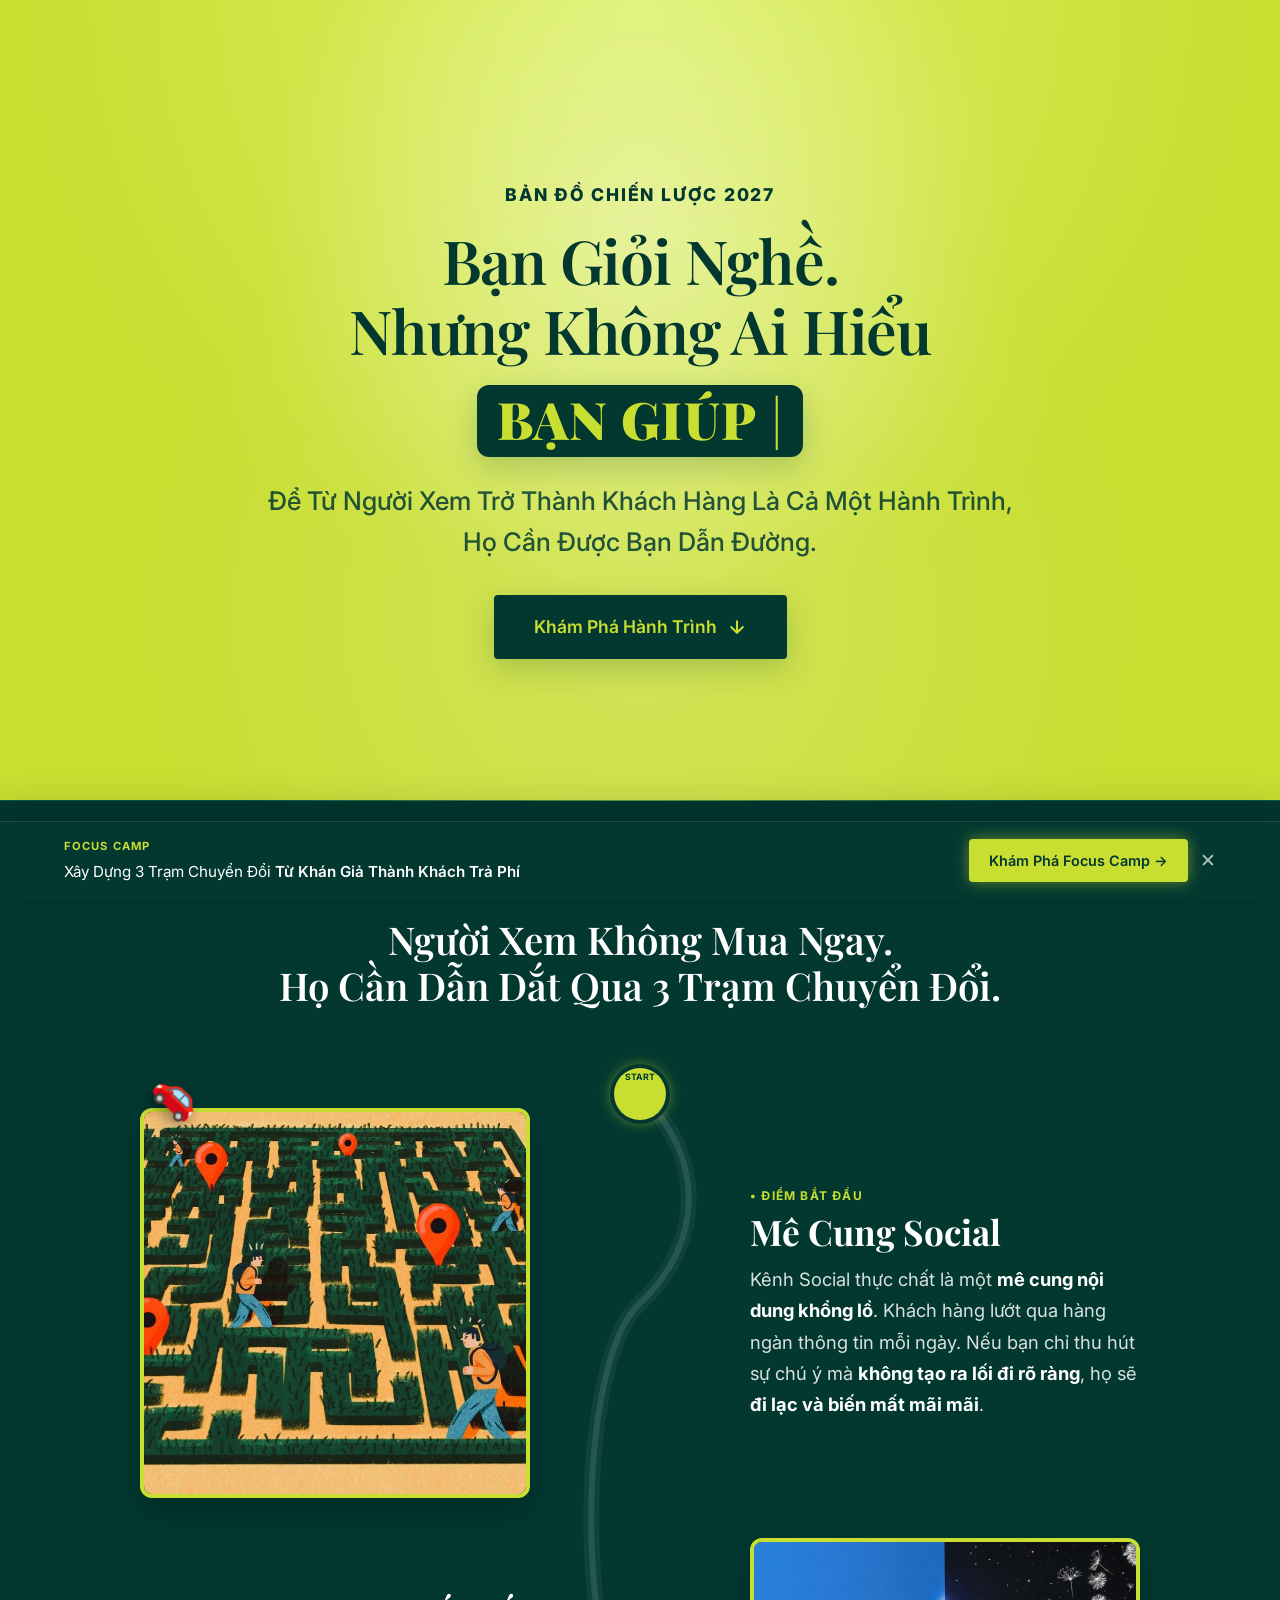
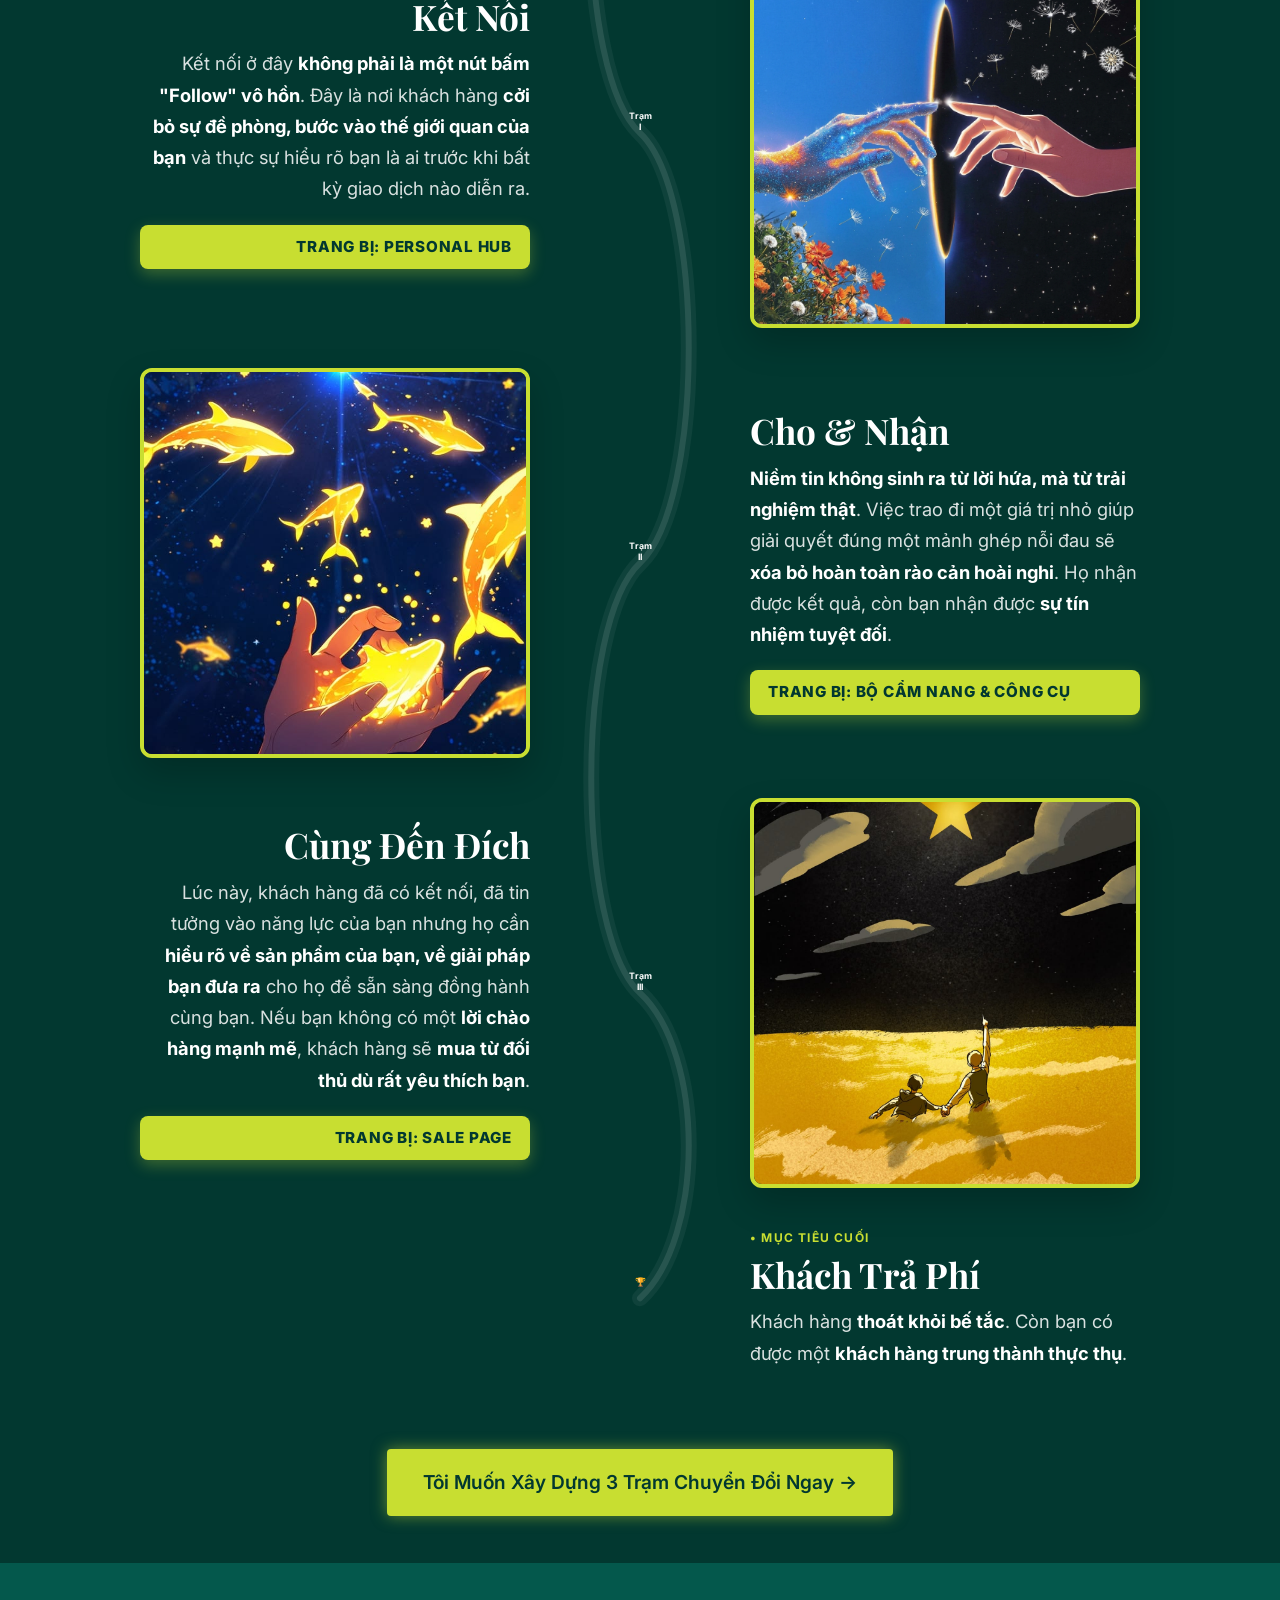
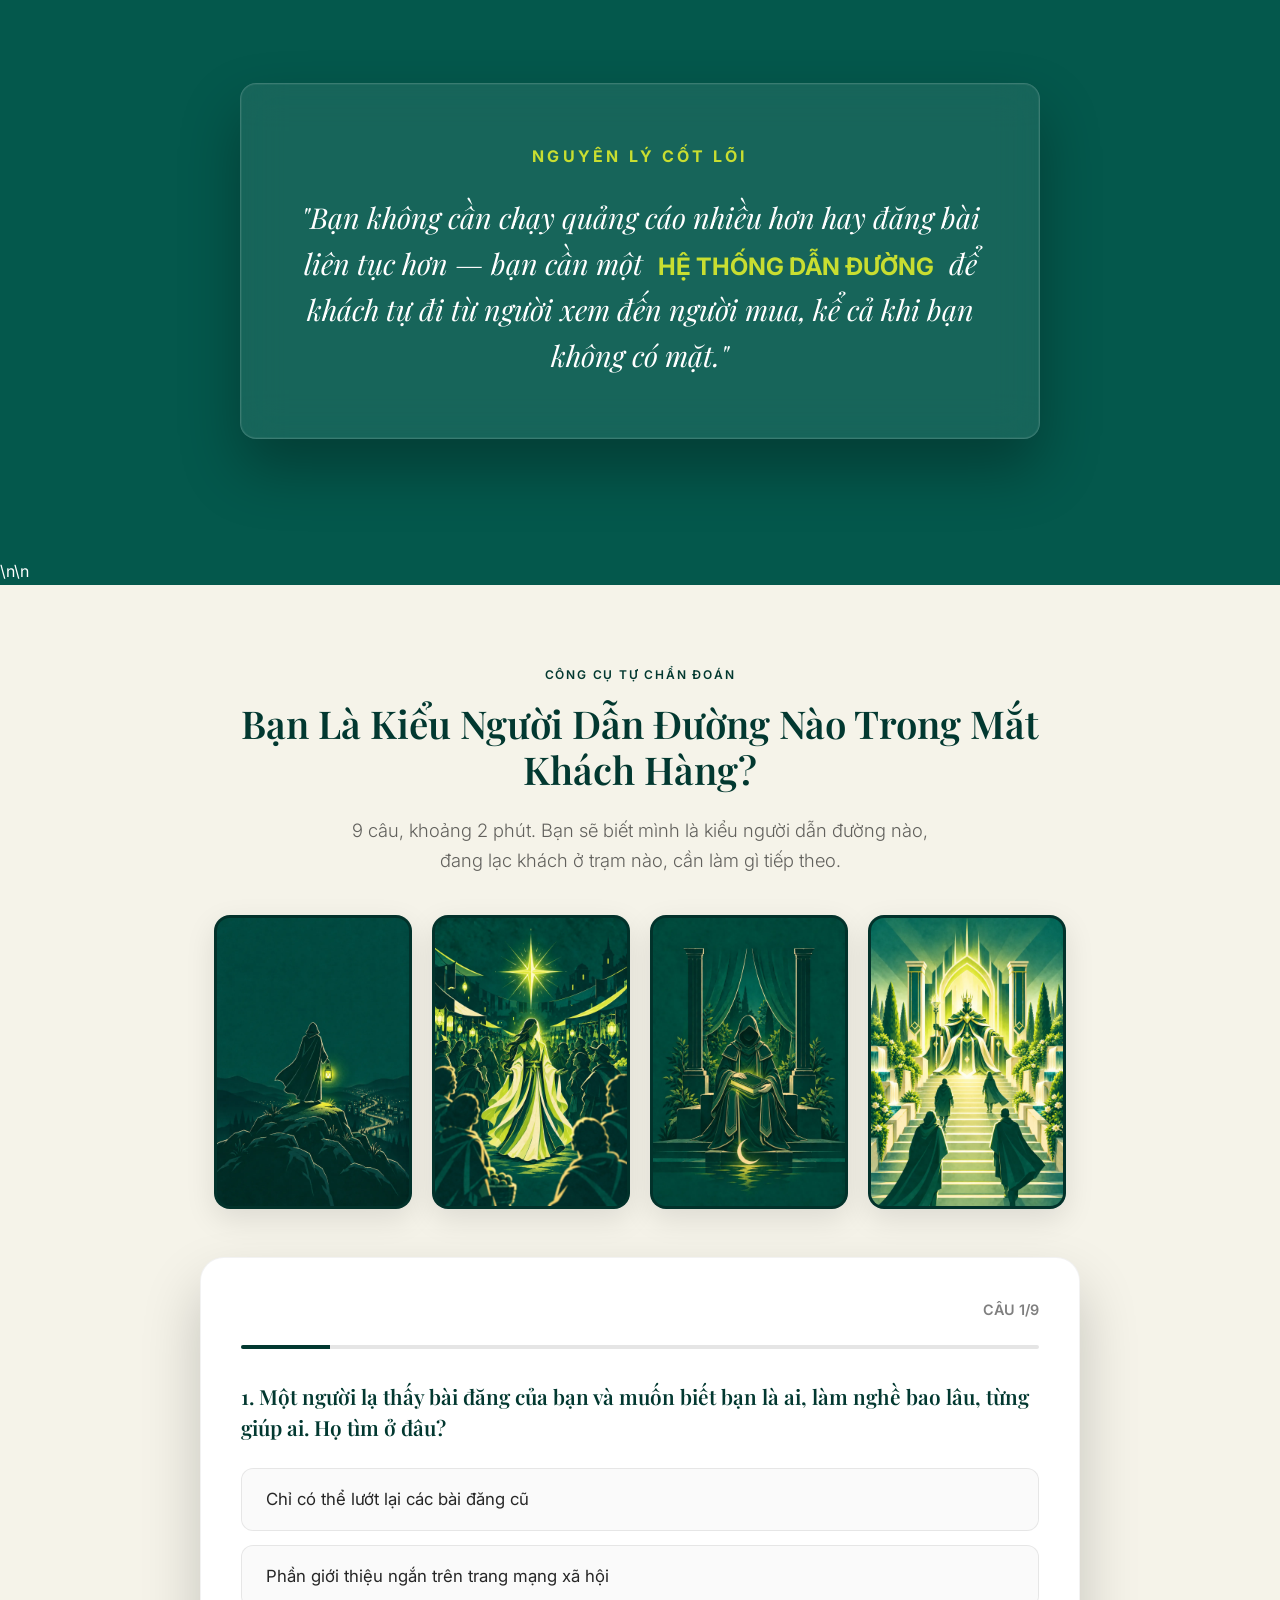
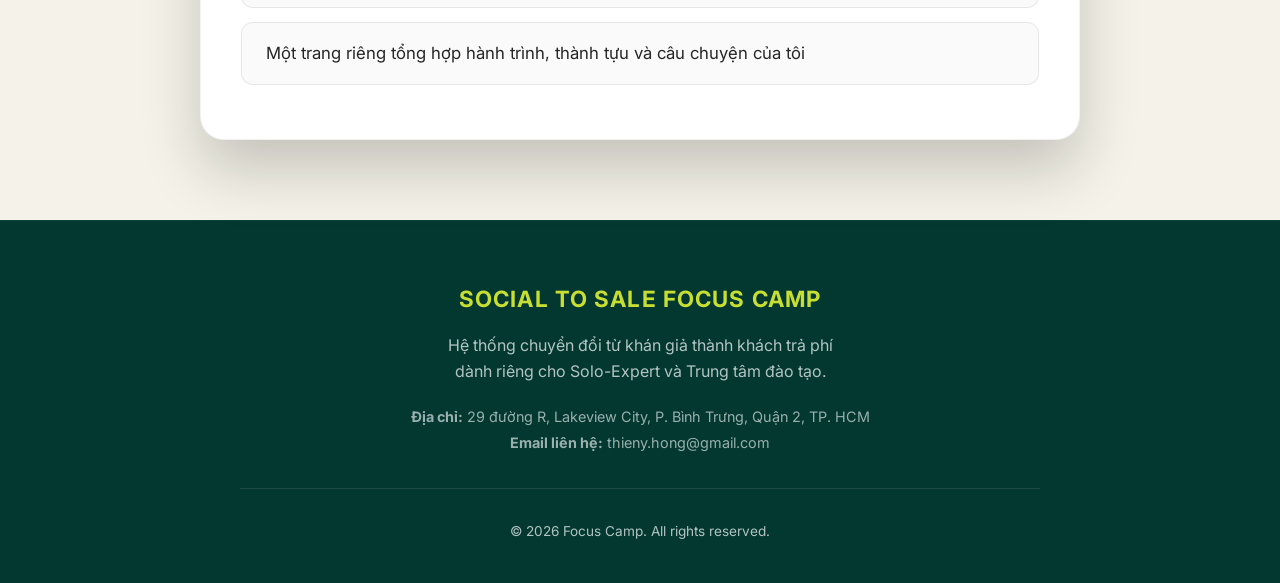
==== index.html @ 437bb04d "Fix dark bg bleed on parallax Nguyen Ly Cot Loi section" ====
<!DOCTYPE html>
<html lang="vi">
<head>
  <meta charset="UTF-8" />
  <meta name="viewport" content="width=device-width, initial-scale=1.0" />
  <title>Bản Đồ Cho Solo-Expert: Làm Chủ Phễu Chuyển Đổi</title>
  <link rel="preconnect" href="https://fonts.googleapis.com">
  <link rel="preconnect" href="https://fonts.gstatic.com" crossorigin>
  <link href="https://fonts.googleapis.com/css2?family=Inter:wght@300;400;500;600;700&family=Playfair+Display:ital,wght@0,400;0,600;0,700;1,400&display=swap" rel="stylesheet">
  <link rel="stylesheet" href="style.css">

  <!-- OPEN GRAPH / SOCIAL MEDIA META TAGS -->
  <meta property="og:title" content="Bản Đồ Chiến Lược 2027 | Focus Camp">
  <meta property="og:description" content="Khám phá hành trình dẫn dắt từ khán giả thành khách trả phí dành cho Solo-Expert và Nhà đào tạo.">
  <meta property="og:image" content="https://raw.githubusercontent.com/henryhong254/caunoi/main/thumbnail.jpg">
  <meta property="og:url" content="https://quizss.foundersnorth.com.vn">
  <meta property="og:type" content="website">
  
  <meta name="twitter:card" content="summary_large_image">
  <meta name="twitter:title" content="Bản Đồ Chiến Lược 2027 | Focus Camp">
  <meta name="twitter:description" content="Khám phá hành trình dẫn dắt từ khán giả thành khách trả phí dành cho Solo-Expert và Nhà đào tạo.">
  <meta name="twitter:image" content="https://raw.githubusercontent.com/henryhong254/caunoi/main/thumbnail.jpg">

</head>
<body>

  <!-- Floating reading progress bar -->
  <div id="progress"></div>

  <!-- Sticky Bottom Bar -->
  <div id="abs-bar">
    <div class="abs-content">
      <div class="abs-text">
        <div class="abs-tag">Focus Camp</div>
        <div>Xây Dựng 3 Trạm Chuyển Đổi<span class="desktop-only"> Từ Khán Giả Thành Khách Trả Phí</span></div>
      </div>
      <div class="abs-actions">
        <a href="#quiz" class="btn-primary-small btn-super-glow">Khám Phá Focus Camp →</a>
        <button onclick="closeBar()" class="btn-close">✕</button>
      </div>
    </div>
  </div>

  <!-- HERO SECTION -->
  <header class="hero hero-lime text-center" style="position: relative; overflow: hidden; padding: 120px 0 80px; min-height: calc(100vh - 100px); display: flex; flex-direction: column; justify-content: center; background: radial-gradient(circle at 50% 0%, #dcf065 0%, var(--c-lime) 60%);">
  <div class="hero-glow"></div>
  <div class="hero-glow glow-2"></div>
  <div class="container hero-container animate-fade-up" style="text-align: center; position: relative; z-index: 2;">
      <div class="hero-eyebrow" style="margin-bottom: 16px; font-size: 1.1rem; letter-spacing: 0.1em;">Bản đồ chiến lược 2027</div>
      <h1 class="hero-title" style="font-size: 3.8rem; margin-bottom: 24px; line-height: 1.15;">Bạn Giỏi Nghề.<br>Nhưng Không Ai Hiểu<br><span class="text-dark" style="display: inline-block; font-size: 0.85em; margin-top: 20px; font-weight: 900; text-transform: uppercase; color: var(--c-lime); background: var(--c-bg-dark); padding: 4px 20px 8px; border-radius: 12px; letter-spacing: 0.02em; white-space: nowrap; box-shadow: 0 10px 30px rgba(2, 56, 48, 0.2);"><span id="typewriter">BẠN ĐANG BÁN GÌ?</span><span class="cursor">|</span></span></h1>
      <p class="hero-subtitle mx-auto" style="font-size: 1.6rem; margin-bottom: 32px; max-width: 800px; line-height: 1.6; text-wrap: balance;">Để Từ Người Xem Trở Thành Khách Hàng Là Cả Một Hành Trình,<br>Họ Cần Được Bạn Dẫn Đường.</p>
      <div class="hero-btn-wrapper" style="margin-top: 20px;">
          <a href="#timeline" class="btn-primary-large btn-pulse-glow hero-bounce-btn" style="display: inline-flex; align-items: center; justify-content: center;">Khám Phá Hành Trình <svg width="20" height="20" viewBox="0 0 24 24" fill="none" stroke="currentColor" stroke-width="2.5" stroke-linecap="round" stroke-linejoin="round" style="margin-left: 10px;"><path d="M12 5v14M19 12l-7 7-7-7"/></svg></a>
        </div>
    </div>
  </header>

  <div class="divider-fancy"></div>

  <!-- SECTION 3: ELEGANT TIMELINE -->
  <section class="section vt-section" id="timeline" style="padding-bottom: 0;">
    <div class="container text-center" style="margin-bottom: 60px;">
      <div class="section-label mx-auto">Từ Người Xem Đến Khách Trả Phí</div>
      <h2 class="section-title" style="text-wrap: balance;">Người Xem Không Mua Ngay.<br>Họ Cần Dẫn Dắt Qua 3 Trạm Chuyển Đổi.</h2>
    </div>

    <div class="vt-wrap">
      
      <!-- ABSOLUTE START -->
      <div class="vt-center vt-start-dot" style="position: absolute; top: -50px; left: 50%; transform: translateX(-50%); z-index: 10; font-size: 1.2rem; width: 80px; height: 80px;">START</div>

      <!-- INLINE SVG TRACK -->
      <svg class="vt-svg-track" width="160" height="100%" style="position: absolute; top: 0; left: 50%; transform: translateX(-50%); z-index: 1; pointer-events: none;">
        <!-- Base Track (Dim) -->
        <path id="vt-track-base-thick" fill="none" stroke="rgba(255,255,255,0.05)" stroke-width="16" stroke-linecap="round"/>
        <path id="vt-track-base-thin" fill="none" stroke="rgba(255,255,255,0.1)" stroke-width="6" stroke-linecap="round"/>
        
        <!-- Lit Track (Bright) -->
        <path id="vt-track-lit-thick" fill="none" stroke="rgba(200, 222, 49, 0.4)" stroke-width="16" stroke-linecap="round"/>
        <path id="vt-track-lit-thin" fill="none" stroke="var(--c-lime)" stroke-width="6" stroke-linecap="round"/>
      </svg>
      
      <!-- THE DRIVING CAR -->
      <div id="vt-car" style="position: absolute; top: 0; left: 50%; width: 50px; height: 50px; margin-left: -25px; margin-top: -25px; z-index: 15; font-size: 2.5rem; display: flex; align-items: center; justify-content: center; transform-origin: center; will-change: transform; text-shadow: 0 5px 15px rgba(0,0,0,0.4);">🚗</div>

      <!-- ROW 0: START -->
      <div class="vt-row">
        <div class="vt-col vt-left col-img">
          <div class="vt-img-card">
            <img src="mecung.jpg" alt="Trạm 0">
          </div>
        </div>
        <div class="vt-center" style="width: 40px; height: 40px; border: none !important; background: transparent !important; box-shadow: none !important;"></div>
        <div class="vt-col vt-right vt-text">
          <div class="vt-sub">&bull; ĐIỂM BẮT ĐẦU</div>
          <h3 class="vt-title">Mê Cung Social</h3>
          <p class="vt-desc">Kênh Social thực chất là một <strong>mê cung nội dung khổng lồ</strong>. Khách hàng lướt qua hàng ngàn thông tin mỗi ngày. Nếu bạn chỉ thu hút sự chú ý mà <strong>không tạo ra lối đi rõ ràng</strong>, họ sẽ <strong>đi lạc và biến mất mãi mãi</strong>.</p>
        </div>
      </div>

      <!-- ROW 1: CHANG 1 -->
      <div class="vt-row">
        <div class="vt-col vt-left vt-text" style="text-align: right;">
          <h3 class="vt-title">Kết Nối</h3>
          <p class="vt-desc">Kết nối ở đây <strong>không phải là một nút bấm "Follow" vô hồn</strong>. Đây là nơi khách hàng <strong>cởi bỏ sự đề phòng, bước vào thế giới quan của bạn</strong> và thực sự hiểu rõ bạn là ai trước khi bất kỳ giao dịch nào diễn ra.</p>
          <div class="vt-equip-badge">Trang Bị: Personal Hub</div>
        </div>
        <div class="vt-center">Trạm<br>I</div>
        <div class="vt-col vt-right col-img">
          <div class="vt-img-card">
            <img src="connect_clean.jpg" alt="Trạm 1">
          </div>
        </div>
      </div>

      <!-- ROW 2: CHANG 2 -->
      <div class="vt-row">
        <div class="vt-col vt-left col-img">
          <div class="vt-img-card">
            <img src="gi1.jpg" alt="Trạm 2">
          </div>
        </div>
        <div class="vt-center">Trạm<br>II</div>
        <div class="vt-col vt-right vt-text">
          <h3 class="vt-title">Cho &amp; Nhận</h3>
          <p class="vt-desc"><strong>Niềm tin không sinh ra từ lời hứa, mà từ trải nghiệm thật</strong>. Việc trao đi một giá trị nhỏ giúp giải quyết đúng một mảnh ghép nỗi đau sẽ <strong>xóa bỏ hoàn toàn rào cản hoài nghi</strong>. Họ nhận được kết quả, còn bạn nhận được <strong>sự tín nhiệm tuyệt đối</strong>.</p>
          <div class="vt-equip-badge">Trang Bị: Bộ Cẩm Nang & Công Cụ</div>
        </div>
      </div>

      <!-- ROW 3: CHANG 3 -->
      <div class="vt-row">
        <div class="vt-col vt-left vt-text" style="text-align: right;">
          <h3 class="vt-title">Cùng Đến Đích</h3>
          <p class="vt-desc">Lúc này, khách hàng đã có kết nối, đã tin tưởng vào năng lực của bạn nhưng họ cần <strong>hiểu rõ về sản phẩm của bạn, về giải pháp bạn đưa ra</strong> cho họ để sẵn sàng đồng hành cùng bạn. Nếu bạn không có một <strong>lời chào hàng mạnh mẽ</strong>, khách hàng sẽ <strong>mua từ đối thủ dù rất yêu thích bạn</strong>.</p>
          <div class="vt-equip-badge">Trang Bị: Sale Page</div>
        </div>
        <div class="vt-center">Trạm<br>III</div>
        <div class="vt-col vt-right col-img">
          <div class="vt-img-card">
            <img src="give2.jpg" alt="Trạm 3">
          </div>
        </div>
      </div>

      <!-- ROW 4: END -->
      <div class="vt-row" style="margin-bottom: 0;">
        <div class="vt-col vt-left"></div>
        <div class="vt-center" style="font-size: 3rem; border-width: 4px;">🏆</div>
        <div class="vt-col vt-right vt-text">
          <div class="vt-sub">&bull; MỤC TIÊU CUỐI</div>
          <h3 class="vt-title">Khách Trả Phí</h3>
          <p class="vt-desc">Khách hàng <strong>thoát khỏi bế tắc</strong>. Còn bạn có được một <strong>khách hàng trung thành thực thụ</strong>.</p>
        </div>
      </div>
      
      <div style="text-align: center; margin-top: 80px; position: relative; z-index: 10;">
        <a href="#quiz" class="btn-primary-large btn-super-glow" style="font-size: 1.2rem; padding: 18px 36px; display: inline-block;">Tôi Muốn Xây Dựng 3 Trạm Chuyển Đổi Ngay &rarr;</a>
      </div>
      
    </div>
  </section>
  <!-- QUOTE BRIDGE SECTION -->
  <section class="parallax-solution">
    <div class="parallax-overlay">
      <div class="container">
        <div class="glass-quote-card">
          <div class="callout-label text-lime">Nguyên Lý Cốt Lõi</div>
          <p class="callout-text">"Bạn không cần chạy quảng cáo nhiều hơn hay đăng bài liên tục hơn — bạn cần một <strong>hệ thống dẫn đường</strong> để khách tự đi từ người xem đến người mua, kể cả khi bạn không có mặt."</p>
        </div>
      </div>
    </div>
  </section>\n\n<!-- SECTION 2: QUIZ -->
  <section class="section bg-cream" id="quiz">
    <div class="container text-center">
      <div class="section-label mx-auto" style="color: var(--c-bg-dark);">CÔNG CỤ TỰ CHẨN ĐOÁN</div>
      <h2 class="section-title" style="color: var(--c-bg-dark);">Bạn Là Kiểu Người Dẫn Đường Nào Trong Mắt Khách Hàng?</h2>
      <p class="section-desc mx-auto center-desc" style="color: rgba(0,0,0,0.6); max-width: 600px; font-size: 1.15rem; margin-bottom: 30px;">
        9 câu, khoảng 2 phút. Bạn sẽ biết mình là kiểu người dẫn đường nào, đang lạc khách ở trạm nào, cần làm gì tiếp theo.
      </p>

      
        <div class="archetype-preview" style="margin-bottom: 40px; margin-top: 40px;">
          <div class="archetype-grid">
            <div class="arch-card">
              <img src="lukhach.webp" alt="Lữ Khách">
            </div>
            <div class="arch-card">
              <img src="star.webp" alt="Ngôi Sao">
            </div>
            <div class="arch-card">
              <img src="phapsu.webp" alt="Học Giả">
            </div>
            <div class="arch-card">
              <img src="king.webp" alt="Người Dẫn Đường">
            </div>
          </div>
        </div>
        </div>

        <div class="quiz-container mx-auto mt-12" style="max-width: 880px; background: #fff; border: 1px solid rgba(0,0,0,0.05); box-shadow: 0 10px 40px rgba(0,0,0,0.05); border-radius: 24px; padding: 40px; text-align: left; box-shadow: 0 30px 60px rgba(0,0,0,0.2); position: relative; min-height: 400px;">
        
        <!-- Quiz UI -->
        <div id="quiz-ui">
          <div class="quiz-header" style="display: flex; justify-content: space-between; align-items: center; margin-bottom: 24px;">
            <button id="btn-prev-question" style="background: none; border: none; color: var(--c-bg-dark); cursor: pointer; font-size: 1rem; display: none;">&larr; Quay lại</button>
            <div id="quiz-progress-text" style="color: rgba(0,0,0,0.5); font-size: 0.9rem; font-weight: 600; text-transform: uppercase; margin-left: auto;">Câu 1/9</div>
          </div>
          
          <div class="quiz-progress-bar" style="width: 100%; height: 4px; background: rgba(0,0,0,0.1); border-radius: 4px; margin-bottom: 32px; overflow: hidden;">
            <div id="quiz-progress-fill" style="width: 11.11%; height: 100%; background: var(--c-bg-dark); transition: width 0.3s ease;"></div>
          </div>

          <div id="quiz-questions-container">
            <!-- Q1 -->
            <div class="quiz-step" data-step="1">
              <h3 style="font-size: 1.3rem; margin-bottom: 24px; color: var(--c-bg-dark); line-height: 1.5;">1. Một người lạ thấy bài đăng của bạn và muốn biết bạn là ai, làm nghề bao lâu, từng giúp ai. Họ tìm ở đâu?</h3>
              <div class="quiz-options">
                <div class="quiz-opt" data-val="0">Chỉ có thể lướt lại các bài đăng cũ</div>
                <div class="quiz-opt" data-val="1">Phần giới thiệu ngắn trên trang mạng xã hội</div>
                <div class="quiz-opt" data-val="2">Một trang riêng tổng hợp hành trình, thành tựu và câu chuyện của tôi</div>
              </div>
            </div>
            <!-- Q2 -->
            <div class="quiz-step" data-step="2" style="display: none;">
              <h3 style="font-size: 1.3rem; margin-bottom: 24px; color: var(--c-bg-dark); line-height: 1.5;">2. Khi có người hỏi "Bạn làm gì vậy?", bạn mất bao lâu để họ hiểu?</h3>
              <div class="quiz-options">
                <div class="quiz-opt" data-val="0">Vài phút, và thường phải giải thích lại nhiều lần</div>
                <div class="quiz-opt" data-val="1">Giải thích được, nhưng mỗi lần nói một kiểu</div>
                <div class="quiz-opt" data-val="2">Một câu là họ hiểu, hoặc tôi gửi một đường dẫn là đủ</div>
              </div>
            </div>
            <!-- Q3 -->
            <div class="quiz-step" data-step="3" style="display: none;">
              <h3 style="font-size: 1.3rem; margin-bottom: 24px; color: var(--c-bg-dark); line-height: 1.5;">3. Khi người mới muốn biết bạn đã giúp được ai, họ xem gì?</h3>
              <div class="quiz-options">
                <div class="quiz-opt" data-val="0">Chờ họ hỏi rồi tôi mới nhắn vài hình ảnh, tin nhắn cảm ơn</div>
                <div class="quiz-opt" data-val="1">Có vài bài đăng phản hồi của khách rải rác trên kênh</div>
                <div class="quiz-opt" data-val="2">Có một nơi tổng hợp kết quả, lời khách và thành tựu để họ tự xem</div>
              </div>
            </div>
            <!-- Q4 -->
            <div class="quiz-step" data-step="4" style="display: none;">
              <h3 style="font-size: 1.3rem; margin-bottom: 24px; color: var(--c-bg-dark); line-height: 1.5;">4. Khi khách muốn tìm hiểu sản phẩm của bạn, họ làm gì?</h3>
              <div class="quiz-options">
                <div class="quiz-opt" data-val="0">Inbox hỏi tôi, và tôi chưa có gì sẵn để gửi</div>
                <div class="quiz-opt" data-val="1">Tôi tư vấn từng người, mỗi lần giải thích lại từ đầu</div>
                <div class="quiz-opt" data-val="2">Họ có một trang hoặc tài liệu để tự đọc trước, rồi mới đặt lịch hoặc mua khi đã hiểu</div>
              </div>
            </div>
            <!-- Q5 -->
            <div class="quiz-step" data-step="5" style="display: none;">
              <h3 style="font-size: 1.3rem; margin-bottom: 24px; color: var(--c-bg-dark); line-height: 1.5;">5. Khách muốn mua nhưng ngại hỏi giá hoặc ngại nhắn tin. Họ tìm hiểu bằng cách nào?</h3>
              <div class="quiz-options">
                <div class="quiz-opt" data-val="0">Không có cách nào khác, họ phải hỏi trực tiếp tôi</div>
                <div class="quiz-opt" data-val="1">Họ phải qua buổi tư vấn mới biết mức đầu tư</div>
                <div class="quiz-opt" data-val="2">Trang của tôi có bảng giá, hoặc nói rõ khoảng đầu tư, ai phù hợp và quy trình, để họ tự biết có nên đặt lịch không</div>
              </div>
            </div>
            <!-- Q6 -->
            <div class="quiz-step" data-step="6" style="display: none;">
              <h3 style="font-size: 1.3rem; margin-bottom: 24px; color: var(--c-bg-dark); line-height: 1.5;">6. Khách quan tâm vào lúc bạn đang bận hoặc đã ngủ. Họ làm được gì?</h3>
              <div class="quiz-options">
                <div class="quiz-opt" data-val="0">Chờ tôi trả lời hôm sau</div>
                <div class="quiz-opt" data-val="1">Để lại tin nhắn hoặc thông tin, tôi liên hệ sau</div>
                <div class="quiz-opt" data-val="2">Tự xem đủ thông tin và đặt lịch hoặc mua ngay, tuỳ loại sản phẩm</div>
              </div>
            </div>
            <!-- Q7 -->
            <div class="quiz-step" data-step="7" style="display: none;">
              <h3 style="font-size: 1.3rem; margin-bottom: 24px; color: var(--c-bg-dark); line-height: 1.5;">7. Người xem thích nội dung của bạn nhưng chưa sẵn sàng mua. Họ có thể nhận gì từ bạn để thấy bạn thật sự giỏi?</h3>
              <div class="quiz-options">
                <div class="quiz-opt" data-val="0">Chỉ có các bài đăng hằng ngày</div>
                <div class="quiz-opt" data-val="1">Có tài liệu hoặc bài viết hay nhưng rải rác, khó tìm</div>
                <div class="quiz-opt" data-val="2">Có ít nhất một món quà cụ thể (checklist, công cụ, template, hướng dẫn...) mà ai cũng lấy được</div>
              </div>
            </div>
            <!-- Q8 -->
            <div class="quiz-step" data-step="8" style="display: none;">
              <h3 style="font-size: 1.3rem; margin-bottom: 24px; color: var(--c-bg-dark); line-height: 1.5;">8. Món quà miễn phí của bạn (nếu có) được thiết kế từ đâu?</h3>
              <div class="quiz-options">
                <div class="quiz-opt" data-val="0">Tôi chưa có quà tặng nào</div>
                <div class="quiz-opt" data-val="1">Từ thứ tôi thấy hay hoặc dễ làm</div>
                <div class="quiz-opt" data-val="2">Từ một vấn đề cụ thể mà khách đang gặp</div>
              </div>
            </div>
            <!-- Q9 -->
            <div class="quiz-step" data-step="9" style="display: none;">
              <h3 style="font-size: 1.3rem; margin-bottom: 24px; color: var(--c-bg-dark); line-height: 1.5;">9. Sau khi ai đó dùng món quà của bạn, điều gì xảy ra?</h3>
              <div class="quiz-options">
                <div class="quiz-opt" data-val="0">Tôi không có cách nào biết họ có dùng hay không</div>
                <div class="quiz-opt" data-val="1">Thỉnh thoảng có người nhắn khen hoặc hỏi thêm, nhưng ngẫu nhiên</div>
                <div class="quiz-opt" data-val="2">Quà dẫn họ tới bước tiếp theo rõ ràng (xem trang giới thiệu, đặt lịch, hỏi thêm) và tôi thấy có người nói "nhờ món này mà biết đến bạn"</div>
              </div>
            </div>
          </div>
        </div>

        <!-- Quiz Loading -->
        <div id="quiz-loading-area" style="display: none; animation: fadeIn 0.5s; text-align: center; padding: 60px 0;">
          <div style="position: relative; width: 80px; height: 80px; margin: 0 auto;">
            <!-- Outer spinning ring -->
            <div style="position: absolute; top: 0; left: 0; width: 100%; height: 100%; border: 3px solid rgba(2,56,48,0.1); border-top: 3px solid var(--c-bg-dark); border-radius: 50%; animation: spin 1.2s cubic-bezier(0.5, 0, 0.5, 1) infinite;"></div>
            <!-- Inner spinning ring reverse -->
            <div style="position: absolute; top: 15px; left: 15px; width: 50px; height: 50px; border: 2px solid rgba(200,222,49,0.2); border-bottom: 2px solid var(--c-lime-dark); border-radius: 50%; animation: spin 1s linear infinite reverse;"></div>
            <!-- Center dot -->
            <div style="position: absolute; top: 35px; left: 35px; width: 10px; height: 10px; background: var(--c-bg-dark); border-radius: 50%; animation: pulse-mystic 2s ease-in-out infinite;"></div>
          </div>
          <div id="loading-text" style="margin-top: 30px; font-family: 'Playfair Display', serif; font-size: 1.5rem; color: var(--c-bg-dark); font-weight: 700; letter-spacing: 1px;">Đang giải mã chân dung...</div>
          <div id="loading-sub" style="font-size: 0.95rem; color: rgba(0,0,0,0.5); margin-top: 8px; font-style: italic; transition: opacity 0.3s;">Khởi tạo ma trận phân tích</div>
        </div>

        <!-- Quiz Result -->
        <div id="quiz-result-area" style="display: none; animation: fadeIn 0.5s; text-align: center;">
          <div style="font-size: 0.95rem; text-transform: uppercase; letter-spacing: 0.1em; color: rgba(0,0,0,0.5); font-weight: 700; margin-bottom: 30px;">Chân dung hiện tại của bạn</div>
          
          <h3 id="res-name" style="font-size: 2.2rem; color: var(--c-bg-dark); margin-bottom: 12px; font-family: 'Playfair Display', serif; font-weight: 700;">Tên danh xưng</h3>
          
          <div id="res-img-container" style="margin-bottom: 24px;">
            <img id="res-img" src="" alt="" style="max-width: 260px; height: auto; filter: drop-shadow(0 15px 30px rgba(2,56,48,0.3)); margin-top: 10px; transition: transform 0.3s ease;">
          </div>
          
          <p id="res-desc-top" style="font-size: 1.15rem; color: var(--c-bg-dark); max-width: 600px; margin: 0 auto 30px auto; line-height: 1.6;"></p>

          <!-- Radar Triangle Chart -->
          <div style="max-width: 560px; margin: 0 auto 10px auto; text-align: center;">
            <svg id="radar-chart" viewBox="0 -35 480 345" style="width: 100%; height: auto; overflow: visible;">
              <!-- cx=240, cy=190, r=140 -->
              <!-- Axis lines from center -->
              <line x1="240" y1="190" x2="240" y2="50"  stroke="rgba(0,0,0,0.07)" stroke-width="1.5"/>
              <line x1="240" y1="190" x2="361" y2="260" stroke="rgba(0,0,0,0.07)" stroke-width="1.5"/>
              <line x1="240" y1="190" x2="119" y2="260" stroke="rgba(0,0,0,0.07)" stroke-width="1.5"/>
              <!-- Grid at 2/6 -->
              <polygon points="240,143 280,219 200,219" fill="none" stroke="rgba(0,0,0,0.07)" stroke-width="1"/>
              <!-- Grid at 4/6 -->
              <polygon points="240,96  320,236 160,236" fill="none" stroke="rgba(0,0,0,0.07)" stroke-width="1"/>
              <!-- Outer reference triangle at 6/6 (dashed) -->
              <polygon points="240,50  361,260 119,260" fill="none" stroke="rgba(0,0,0,0.13)" stroke-width="1.5" stroke-dasharray="5,4"/>
              <!-- Score polygon — animated by JS -->
              <polygon id="radar-score"
                points="240,190 240,190 240,190"
                fill="rgba(4,88,76,0.18)"
                stroke="var(--c-bg-dark)"
                stroke-width="3"
                stroke-linejoin="round"/>
              <!-- Score vertex dots -->
              <circle id="radar-dot-0" cx="240" cy="190" r="14" fill="var(--c-bg-dark)"/>
              <circle id="radar-dot-1" cx="240" cy="190" r="14" fill="var(--c-bg-dark)"/>
              <circle id="radar-dot-2" cx="240" cy="190" r="14" fill="var(--c-bg-dark)"/>
              <!-- Score numbers inside dots -->
              <text id="radar-lbl-0" x="240" y="195" text-anchor="middle" fill="#fff" font-size="13" font-weight="700" font-family="Inter,sans-serif">0</text>
              <text id="radar-lbl-1" x="240" y="195" text-anchor="middle" fill="#fff" font-size="13" font-weight="700" font-family="Inter,sans-serif">0</text>
              <text id="radar-lbl-2" x="240" y="195" text-anchor="middle" fill="#fff" font-size="13" font-weight="700" font-family="Inter,sans-serif">0</text>
              <!-- Category labels -->
              <!-- TOP: Kết Nối -->
              <text x="240" y="-14" text-anchor="middle" fill="var(--c-bg-dark)" font-size="12" font-weight="700" font-family="Inter,sans-serif">TRẠM I</text>
              <text x="240" y="10" text-anchor="middle" fill="var(--c-bg-dark)" font-size="19" font-weight="700" font-family="Playfair Display,serif">Kết Nối</text>
              <text x="240" y="30" text-anchor="middle" fill="rgba(0,0,0,0.45)" font-size="12" font-family="Inter,sans-serif">khách biết bạn là ai và cảm thấy gần bạn</text>
              <!-- BR: Cùng Đến Đích -->
              <text x="378" y="240" text-anchor="start" fill="var(--c-bg-dark)" font-size="12" font-weight="700" font-family="Inter,sans-serif">TRẠM III</text>
              <text x="378" y="264" text-anchor="start" fill="var(--c-bg-dark)" font-size="19" font-weight="700" font-family="Playfair Display,serif">Cùng Đến Đích</text>
              <text x="378" y="284" text-anchor="start" fill="rgba(0,0,0,0.45)" font-size="12" font-family="Inter,sans-serif">khách trả phí để</text>
              <text x="378" y="302" text-anchor="start" fill="rgba(0,0,0,0.45)" font-size="12" font-family="Inter,sans-serif">giải quyết vấn đề</text>
              <!-- BL: Cho & Nhận -->
              <text x="102" y="240" text-anchor="end" fill="var(--c-bg-dark)" font-size="12" font-weight="700" font-family="Inter,sans-serif">TRẠM II</text>
              <text x="102" y="264" text-anchor="end" fill="var(--c-bg-dark)" font-size="19" font-weight="700" font-family="Playfair Display,serif">Cho &amp; Nhận</text>
              <text x="102" y="284" text-anchor="end" fill="rgba(0,0,0,0.45)" font-size="12" font-family="Inter,sans-serif">khách nhận trải nghiệm,</text>
              <text x="102" y="302" text-anchor="end" fill="rgba(0,0,0,0.45)" font-size="12" font-family="Inter,sans-serif">trao niềm tin</text>
            </svg>
          </div>

          <p id="res-desc-bottom" style="font-size: 1.1rem; color: rgba(0,0,0,0.8); max-width: 600px; margin: 0 auto 30px auto; line-height: 1.6;">Mô tả...</p>

          <div class="mystic-card">
            <p id="res-note" style="font-size: 1.05rem; line-height: 1.7; position: relative; z-index: 2; margin: 0; text-align: justify;"></p>
          </div>

          <div style="max-width: 600px; margin: 0 auto;">
            <a href="#" id="res-btn" class="btn-primary-large btn-pulse-glow" style="display: inline-block; width: 100%; text-align: center; padding: 16px 20px; font-size: 1.05rem; margin-bottom: 16px;"></a>
            <button id="btn-retake" style="background: none; border: none; color: rgba(0,0,0,0.5); text-decoration: underline; cursor: pointer; font-size: 0.95rem; display: inline-block; padding: 8px;">Làm Lại Quiz</button>
          </div>
        </div>

      </div>
    </div>
  </section>




  <script src="script.js"></script>

  <style>

        /* ELEGANT TIMELINE */
    .vt-section { padding: 80px 0; background: var(--c-bg-dark); }
    .vt-wrap {
      position: relative;
      max-width: 1000px;
      margin: 0 auto;
      padding: 40px 0;
    }
    
    .vt-row {
      display: flex;
      align-items: center;
      justify-content: space-between;
      margin-bottom: 40px;
      position: relative;
      z-index: 2;
    }
    .vt-col { width: calc(50% - 70px); }
    .vt-left { padding-right: 40px; }
    .vt-right { padding-left: 40px; }
    
        
      /* Specific fix for START dot */
      .vt-start-dot {
        top: 0px !important;
        width: 60px !important;
        height: 60px !important;
        font-size: 0.65rem !important;
      }

      
      /* Fix Car Position */
      #vt-car {
        left: 40px !important;
      }

      /* Fix Dot Text Overflow */
      .vt-center {
        width: 52px !important;
        height: 52px !important;
        min-width: 52px !important;
        border-radius: 50% !important;
        font-size: 0.55rem !important;
        line-height: 1.2 !important;
        padding: 4px !important;
        font-weight: 700 !important;
        text-align: center !important;
      }
      .vt-center.vt-active {
        border-color: var(--c-lime) !important;
        color: var(--c-bg-dark) !important;
        background: var(--c-lime) !important;
        box-shadow: 0 0 0 4px var(--c-bg-dark), 0 0 15px rgba(200, 222, 49, 0.8) !important;
      }
    .vt-start-dot {
      font-size: 1.2rem;
    }
    
    /* Text Styles */
    .vt-text { display: flex; flex-direction: column; justify-content: center; }
    .vt-sub {
      font-size: 0.75rem;
      font-weight: 700;
      color: var(--c-lime);
      letter-spacing: 0.1em;
      margin-bottom: 8px;
      text-transform: uppercase;
    }
    .vt-equip-badge {
      display: inline-block;
      margin-top: 20px;
      padding: 10px 18px;
      background: var(--c-lime);
      border: none;
      border-radius: 8px;
      font-size: 0.95rem;
      font-weight: 800;
      color: var(--c-bg-dark);
      letter-spacing: 0.05em;
      text-transform: uppercase;
      box-shadow: 0 5px 15px rgba(200, 222, 49, 0.3);
    }

    .vt-title {
      font-family: "Playfair Display", serif;
      font-size: 2.2rem;
      font-weight: 700;
      color: #fff;
      margin-bottom: 12px;
      line-height: 1.1;
    }
    .vt-desc {
      font-size: 1.15rem;
      color: rgba(255,255,255,0.85);
      line-height: 1.7;
      margin: 0;
    }
    .vt-desc strong { color: #fff; font-weight: 700; }
    
    /* Images */
    .vt-img-card {
      background: var(--c-bg-dark);
      border: 4px solid var(--c-lime);
      border-radius: 12px;
      box-shadow: 0 15px 35px rgba(0,0,0,0.2);
      overflow: hidden;
      position: relative;
    }
    .vt-img-card img {
      width: 100%;
      aspect-ratio: 1 / 1;
      object-fit: cover;
      display: block;
      border-radius: 4px;
    }
    /* Badge over line */
    .vt-badge-wrap {
      display: flex;
      justify-content: center;
      margin: 40px 0;
      position: relative;
      z-index: 5;
    }
    .vt-badge {
      background: var(--c-lime);
      color: var(--c-bg-dark);
      font-weight: 700;
      font-size: 0.85rem;
      letter-spacing: 0.05em;
      padding: 6px 24px;
      border-radius: 30px;
      box-shadow: 0 4px 12px rgba(0,0,0,0.1);
    }
    
    /* Maze inside image card */
    .vt-maze { width: 100%; padding: 20px; background: rgba(200, 222, 49, 0.05); border-radius: 4px; }
    .vt-maze line { stroke: rgba(200, 222, 49, 0.3); stroke-width: 2; stroke-linecap: square; }
    .vt-maze path { stroke: rgba(200, 222, 49, 0.6); stroke-width: 3; stroke-linecap: round; }
    .vt-maze-icons span { position: absolute; font-size: 1.2rem; }

    /* Mobile */
    @media (max-width: 768px) {
      .vt-wrap { padding: 20px 10px; overflow: hidden; }
      
      /* Shift SVG to left edge */
      .vt-svg-track {
        left: 0 !important;
        transform: translateX(-40px) !important;
      }
      #vt-svg-container {
        left: 0 !important;
        transform: translateX(-40px) !important;
      }

      /* Stack content to the right */
      .vt-row {
        flex-direction: column !important;
        align-items: flex-start !important;
        text-align: left !important;
        padding-left: 70px !important;
        position: relative !important;
        margin-bottom: 50px !important;
      }

      /* Place dots on the line */
      
      /* Specific fix for START dot */
      .vt-start-dot {
        top: 0px !important;
        width: 60px !important;
        height: 60px !important;
        font-size: 0.65rem !important;
      }

      
      /* Fix Car Position */
      #vt-car {
        left: 40px !important;
      }

      /* Fix Dot Text Overflow */
            .vt-center {
        position: absolute !important;
        left: 40px !important;
        top: 20px !important;
        transform: translateX(-50%) !important;
        width: 52px !important; 
        height: 52px !important;
        font-size: 0.55rem !important;
        z-index: 10 !important;
        box-shadow: 0 0 0 4px var(--c-bg-dark) !important;
      }
      .vt-center.vt-active {
        box-shadow: 0 0 0 4px var(--c-bg-dark), 0 0 15px rgba(200, 222, 49, 0.8) !important;
      }

      
      /* Force Image to top on mobile */
      .col-img { order: 1 !important; }
      .vt-text { order: 2 !important; }

      /* Fix the trophy dot */
      .vt-row:last-child 
      /* Specific fix for START dot */
      .vt-start-dot {
        top: 0px !important;
        width: 60px !important;
        height: 60px !important;
        font-size: 0.65rem !important;
      }

      
      /* Fix Car Position */
      #vt-car {
        left: 40px !important;
      }

      /* Fix Dot Text Overflow */
            .vt-center {
        font-size: 1.8rem !important;
        border-width: 2px !important;
        top: 0 !important;
      }

      /* Reset columns */
      .vt-col { width: 100% !important; padding: 0 !important; margin-left: 0 !important; }
      .vt-left.vt-text, .vt-right.vt-text { text-align: left !important; }
      .vt-img-card { margin-bottom: 20px !important; }
      .vt-title { font-size: 1.6rem !important; }
      
      /* Fix Archetype cards on mobile */
      .archetype-grid { grid-template-columns: repeat(2, 1fr) !important; gap: 12px !important; }
      .arch-card { padding: 0 !important; }
      .arch-name { font-size: 0.95rem !important; }
      .arch-desc { font-size: 0.8rem !important; }
    }
  /* CSS for New Quiz */
    .quiz-opt {
      padding: 18px 24px;
      border-radius: 12px;
      background: rgba(0,0,0,0.02);
      border: 1px solid rgba(0,0,0,0.08);
      margin-bottom: 14px;
      cursor: pointer;
      transition: all 0.3s cubic-bezier(0.25, 0.8, 0.25, 1);
      font-size: 1.05rem;
      color: rgba(0,0,0,0.85);
      line-height: 1.5;
      position: relative;
      overflow: hidden;
    }
    .quiz-opt::before {
      content: '';
      position: absolute;
      top: 0; left: 0; bottom: 0; width: 6px;
      background: var(--c-lime);
      transform: scaleY(0);
      transition: transform 0.3s ease;
      transform-origin: center;
    }
    .quiz-opt:hover {
      background: rgba(200, 222, 49, 0.05);
      border-color: var(--c-lime);
      transform: translateX(8px);
      box-shadow: 0 4px 15px rgba(0,0,0,0.05);
      color: var(--c-bg-dark);
      font-weight: 500;
    }
    .quiz-opt:hover::before {
      transform: scaleY(1);
    }
    .quiz-opt.selected {
      background: var(--c-bg-dark);
      border-color: var(--c-bg-dark);
      color: #fff;
      transform: translateX(8px);
    }
    .quiz-opt.selected::before {
      transform: scaleY(1);
      background: var(--c-lime);
    }
    @keyframes fadeIn {
      from { opacity: 0; transform: translateY(10px); }
      to { opacity: 1; transform: translateY(0); }
    }

    @keyframes spin {
      0% { transform: rotate(0deg); }
      100% { transform: rotate(360deg); }
    }
    @keyframes pulse-mystic {
      0%, 100% { opacity: 1; transform: scale(1); }
      50% { opacity: 0.6; transform: scale(0.95); }
    }

    .mystic-card {
      background: linear-gradient(135deg, #023830 0%, #04584c 100%);
      border: 1px solid rgba(200, 222, 49, 0.3);
      border-radius: 16px;
      padding: 32px 28px;
      max-width: 600px;
      margin: 0 auto 30px auto;
      box-shadow: 0 15px 35px rgba(2, 56, 48, 0.4), inset 0 0 20px rgba(0,0,0,0.5);
      position: relative;
      overflow: hidden;
      color: rgba(255, 255, 255, 0.9);
      text-align: left;
    }
    .mystic-card::before {
      content: '“';
      position: absolute;
      top: -20px;
      left: 15px;
      font-size: 8rem;
      color: rgba(200, 222, 49, 0.1);
      font-family: 'Playfair Display', serif;
      line-height: 1;
    }
    .mystic-card::after {
      content: '';
      position: absolute;
      top: 0; left: 0; right: 0; bottom: 0;
      background: url('data:image/svg+xml;utf8,<svg width="20" height="20" xmlns="http://www.w3.org/2000/svg"><circle cx="2" cy="2" r="1" fill="rgba(200,222,49,0.05)"/></svg>');
      pointer-events: none;
    }
    /* Note: Since the quote has inline styles, we use !important to override them for the mystic card */
    #res-note strong {
      color: var(--c-lime) !important;
      font-family: 'Playfair Display', serif;
      font-size: 1.35rem !important;
      line-height: 1.4 !important;
      display: block;
      margin-bottom: 20px !important;
      text-align: center;
      
      font-weight: 700 !important;
    }

    .result-hero {
      display: flex;
      flex-direction: column;
      align-items: center;
      gap: 20px;
      max-width: 800px;
      margin: 0 auto 40px auto;
      text-align: center;
    }
    .result-hero-img img {
      max-width: 260px;
      height: auto;
      filter: drop-shadow(0 15px 30px rgba(2,56,48,0.3));
      transition: transform 0.3s ease;
    }
    .result-hero-text h3 {
      font-size: 2.2rem;
      color: var(--c-bg-dark);
      margin-bottom: 16px;
      font-family: 'Playfair Display', serif;
      font-weight: 700;
    }
    .result-hero-text p {
      font-size: 1.1rem;
      color: rgba(0,0,0,0.8);
      line-height: 1.6;
      margin: 0;
    }

    @media (min-width: 768px) {
      .result-hero {
        flex-direction: row;
        text-align: left;
        gap: 50px;
        align-items: center;
      }
      .result-hero-img {
        flex: 0 0 280px;
      }
      .result-hero-img img {
        max-width: 100%;
      }
      .result-hero-text {
        flex: 1;
      }
      .result-hero-text h3 {
        font-size: 2.8rem;
      }
      .result-hero-text p {
        font-size: 1.15rem;
      }
    }
  
    /* --- GLOBAL MOBILE OPTIMIZATIONS --- */
    @media (max-width: 768px) {

      .archetype-grid {
      display: grid;
      grid-template-columns: repeat(4, 1fr);
      gap: 20px;
    }
    .arch-card {
      border-radius: 16px;
      padding: 0;
      box-shadow: 0 10px 30px rgba(0,0,0,0.1);
      transition: all 0.4s ease;
      border: 3px solid rgba(0,0,0,0.1);
      overflow: hidden;
      cursor: pointer;
      background: var(--c-bg-dark);
    }
    .arch-card:hover {
      transform: translateY(-10px) rotate(2deg);
      border-color: var(--c-lime);
      box-shadow: 0 20px 40px rgba(200, 222, 49, 0.4);
    }
    .arch-card img {
      width: 100%;
      height: 100%;
      object-fit: cover;
      display: block;
    }

      .vt-title { font-size: 1.8rem !important; }
      .vt-desc { font-size: 1rem !important; }
      .vt-equip-badge { font-size: 0.85rem !important; padding: 8px 14px !important; }

      .hero-title { font-size: 2.2rem !important; }
      .hero-title span { font-size: 1rem !important; min-height: 1.5em !important; }
      .hero-subtitle { font-size: 1.1rem !important; padding: 0 15px; }
      .hero { padding: 40px 10px 20px !important; min-height: auto !important; }
      .section { padding: 40px 15px !important; }
      .section-title { font-size: 1.8rem !important; }
      .section-desc { font-size: 1rem !important; padding: 0 10px; }
      .btn-primary-large { font-size: 1rem !important; padding: 14px 24px !important; white-space: normal !important; height: auto !important; }
      .mystic-card { padding: 20px 15px !important; border-radius: 12px !important; }
      .mystic-card::before { top: -15px !important; font-size: 1.5rem !important; }
      .quiz-opt { padding: 14px 16px !important; font-size: 0.95rem !important; }
      .result-hero-text h3 { font-size: 1.8rem !important; }
    }

  
    .btn-super-glow {
      position: relative;
      overflow: hidden;
      box-shadow: 0 0 15px rgba(200, 222, 49, 0.5);
      animation: pulse-glow 2s infinite;
      transition: all 0.3s ease;
    }
    .btn-super-glow:hover {
      transform: translateY(-2px) scale(1.05);
      box-shadow: 0 0 25px rgba(200, 222, 49, 0.8), inset 0 0 10px rgba(255,255,255,0.5);
    }
    .btn-super-glow:active {
      transform: translateY(1px) scale(0.98);
      box-shadow: 0 0 10px rgba(200, 222, 49, 0.4);
    }
    .btn-super-glow::after {
      content: '';
      position: absolute;
      top: -50%;
      left: -50%;
      width: 200%;
      height: 200%;
      background: linear-gradient(to right, rgba(255,255,255,0) 0%, rgba(255,255,255,0.4) 50%, rgba(255,255,255,0) 100%);
      transform: rotate(30deg) translate(-100%, -100%);
      transition: all 0.5s;
    }
    .btn-super-glow:hover::after {
      animation: shine 1.5s infinite;
    }
    @keyframes shine {
      0% { transform: rotate(30deg) translate(-100%, -100%); }
      100% { transform: rotate(30deg) translate(100%, 100%); }
    }
    @keyframes pulse-glow {
      0%, 100% { box-shadow: 0 0 15px rgba(200, 222, 49, 0.4); }
      50% { box-shadow: 0 0 25px rgba(200, 222, 49, 0.8); }
    }

  
    .archetype-grid {
      display: grid;
      grid-template-columns: repeat(4, 1fr);
      gap: 20px;
    }
    .arch-card {
      border-radius: 16px;
      padding: 0;
      box-shadow: 0 10px 30px rgba(0,0,0,0.1);
      transition: all 0.4s ease;
      border: 3px solid rgba(0,0,0,0.1);
      overflow: hidden;
      cursor: pointer;
      background: var(--c-bg-dark);
    }
    .arch-card:hover {
      transform: translateY(-10px) rotate(2deg);
      border-color: var(--c-lime);
      box-shadow: 0 20px 40px rgba(200, 222, 49, 0.4);
    }
    .arch-card img {
      width: 100%;
      height: 100%;
      object-fit: cover;
      display: block;
    }

  
    /* HERO ANIMATIONS & GLOW */
    .hero-glow {
      position: absolute;
      width: 60vw;
      height: 60vw;
      max-width: 800px;
      max-height: 800px;
      background: radial-gradient(circle, rgba(200, 222, 49, 0.12) 0%, rgba(200, 222, 49, 0) 70%);
      top: -20%;
      left: 50%;
      transform: translateX(-50%);
      border-radius: 50%;
      z-index: 1;
      pointer-events: none;
      animation: float-glow 8s ease-in-out infinite alternate;
    }
    .hero-glow.glow-2 {
      width: 80vw;
      height: 80vw;
      max-width: 1000px;
      max-height: 1000px;
      background: radial-gradient(circle, rgba(255, 255, 255, 0.03) 0%, rgba(0, 0, 0, 0) 70%);
      top: auto;
      bottom: -40%;
      animation: float-glow-2 10s ease-in-out infinite alternate;
    }

    @keyframes float-glow {
      0% { transform: translate(-50%, 0) scale(1); opacity: 0.8; }
      100% { transform: translate(-50%, 40px) scale(1.1); opacity: 1; }
    }
    @keyframes float-glow-2 {
      0% { transform: translate(-50%, 0) scale(1); opacity: 0.5; }
      100% { transform: translate(-45%, -50px) scale(1.2); opacity: 0.8; }
    }

    .animate-fade-up > * {
      animation: fadeUp 1s cubic-bezier(0.16, 1, 0.3, 1) forwards;
      opacity: 0;
      transform: translateY(40px);
    }
    .animate-fade-up > *:nth-child(1) { animation-delay: 0.1s; }
    .animate-fade-up > *:nth-child(2) { animation-delay: 0.3s; }
    .animate-fade-up > *:nth-child(3) { animation-delay: 0.5s; }
    .animate-fade-up > *:nth-child(4) { animation-delay: 0.7s; }

    @keyframes fadeUp {
      to {
        opacity: 1;
        transform: translateY(0);
      }
    }

  
    /* LIME HERO OVERRIDES */
    .hero-lime .hero-eyebrow { color: var(--c-bg-dark); opacity: 0.8; font-weight: 800; }
    .hero-lime .hero-title { color: var(--c-bg-dark); }
    .hero-lime .hero-subtitle { color: rgba(2, 56, 48, 0.85); font-weight: 500; }
    .hero-lime .hero-glow {
      background: radial-gradient(circle, rgba(255, 255, 255, 0.4) 0%, rgba(255, 255, 255, 0) 70%);
    }
    .hero-lime .hero-glow.glow-2 {
      background: radial-gradient(circle, rgba(255, 255, 255, 0.2) 0%, rgba(255, 255, 255, 0) 70%);
    }
    .hero-lime .btn-primary-large {
      background: var(--c-bg-dark);
      color: var(--c-lime);
      box-shadow: 0 10px 30px rgba(2, 56, 48, 0.2);
    }
    .hero-lime .btn-primary-large:hover {
      background: #011e19;
      box-shadow: 0 15px 40px rgba(2, 56, 48, 0.4);
      color: #fff;
    }
    .hero-lime .btn-primary-large::after {
      background: linear-gradient(to right, rgba(200, 222, 49, 0) 0%, rgba(200, 222, 49, 0.2) 50%, rgba(200, 222, 49, 0) 100%);
    }

  
    /* HERO BUTTON BOUNCE */
    @keyframes bounce-down {
      0%, 100% { transform: translateY(0); }
      50% { transform: translateY(8px); }
    }
    .hero-bounce-btn {
      animation: bounce-down 2.5s infinite ease-in-out !important;
      position: relative;
    }
    .hero-bounce-btn svg {
      animation: bounce-arrow 1.5s infinite ease-in-out;
    }
    @keyframes bounce-arrow {
      0%, 100% { transform: translateY(0); }
      50% { transform: translateY(3px); }
    }

  </style>

  <script>
    document.addEventListener('DOMContentLoaded', function() {
      const steps = document.querySelectorAll('.quiz-step');
      const opts = document.querySelectorAll('.quiz-opt');
      const btnPrev = document.getElementById('btn-prev-question');
      const progressText = document.getElementById('quiz-progress-text');
      const progressFill = document.getElementById('quiz-progress-fill');
      const quizUi = document.getElementById('quiz-ui');
      const resultArea = document.getElementById('quiz-result-area');

      let currentStep = 1;
      const totalSteps = 9;
      const answers = new Array(9).fill(0);

      // Check for saved results
      try {
        const savedStr = localStorage.getItem('savedQuizAnswers');
        if (savedStr) {
          const savedAnswers = JSON.parse(savedStr);
          if (Array.isArray(savedAnswers) && savedAnswers.length === 9) {
            for (let i = 0; i < 9; i++) answers[i] = savedAnswers[i];
            quizUi.style.display = 'none';
            resultArea.style.display = 'block';
            setTimeout(() => { renderFinalResult(); }, 50); // slight delay to ensure DOM is ready
          }
        }
      } catch (e) {
        console.error("Lỗi đọc cookie:", e);
      }
      
      // Retake button logic
      const btnRetake = document.getElementById('btn-retake');
      if (btnRetake) {
        btnRetake.addEventListener('click', (e) => {
          e.preventDefault();
          localStorage.removeItem('savedQuizAnswers');
          answers.fill(0);
          currentStep = 1;
          opts.forEach(o => o.classList.remove('selected'));
          resultArea.style.display = 'none';
          quizUi.style.display = 'block';
          updateUI();
          
          // Reset radar dot highlights if any
          ['hub', 'sale', 'gift'].forEach((id, i) => {
             const dot = document.getElementById(`radar-dot-${i}`);
             if (dot) dot.setAttribute('r', '14');
          });
        });
      }

      function updateUI() {
        steps.forEach((step, idx) => {
          if (idx + 1 === currentStep) {
            step.style.display = 'block';
            step.style.animation = 'fadeIn 0.4s';
          } else {
            step.style.display = 'none';
          }
        });

        btnPrev.style.display = currentStep > 1 ? 'inline-block' : 'none';
        progressText.innerText = `Câu ${currentStep}/9`;
        progressFill.style.width = `${(currentStep / 9) * 100}%`;
      }

      if(btnPrev) {
        btnPrev.addEventListener('click', () => {
          if (currentStep > 1) {
            currentStep--;
            updateUI();
          }
        });
      }

      opts.forEach(opt => {
        opt.addEventListener('click', function() {
          const parent = this.closest('.quiz-options');
          parent.querySelectorAll('.quiz-opt').forEach(o => o.classList.remove('selected'));
          this.classList.add('selected');

          const val = parseInt(this.getAttribute('data-val'));
          answers[currentStep - 1] = val;

          setTimeout(() => {
            if (currentStep < totalSteps) {
              currentStep++;
              updateUI();
            } else {
              calculateResult();
            }
          }, 400);
        });
      });

      function calculateResult() {
        quizUi.style.display = 'none';
        
        const loadingArea = document.getElementById('quiz-loading-area');
        loadingArea.style.display = 'block';

        const subTexts = [
            "Đang quét Hệ Sinh Thái Personal Hub...",
            "Đo lường năng lực Chuyển Đổi khách hàng...",
            "Phân tích đòn bẩy Bộ Quà Tặng...",
            "Kết nối dữ liệu... Tìm ra chân dung thật của bạn!"
        ];
        let textStep = 0;
        const subEl = document.getElementById('loading-sub');
        
        const textInterval = setInterval(() => {
            subEl.style.opacity = 0;
            setTimeout(() => {
                if (textStep < subTexts.length) {
                    subEl.innerText = subTexts[textStep];
                    textStep++;
                }
                subEl.style.opacity = 1;
            }, 300);
        }, 900);

        setTimeout(() => {
            clearInterval(textInterval);
            loadingArea.style.display = 'none';
            resultArea.style.display = 'block';
            renderFinalResult();
        }, 4500);
      }

      function renderFinalResult() {
        localStorage.setItem("savedQuizAnswers", JSON.stringify(answers));
        const hubScore = answers[0] + answers[1] + answers[2];
        const saleScore = answers[3] + answers[4] + answers[5];
        const giftScore = answers[6] + answers[7] + answers[8];
        const totalScore = hubScore + saleScore + giftScore;

        let weak = "hub";
        let minScore = hubScore;
        if (saleScore < minScore) { weak = "sale"; minScore = saleScore; }
        if (giftScore < minScore) { weak = "gift"; minScore = giftScore; }

        let persona = "";
        if (totalScore >= 15) {
          persona = "authority";
        } else if (weak === "hub") {
          persona = "hidden";
        } else if (weak === "sale") {
          persona = "star";
        } else {
          persona = "keeper";
        }

        const data = {
          hidden: {
            img: "lukhach.webp",
            name: "Lữ Khách Ẩn Dật",
            descTop: `<strong style="color:var(--c-bg-dark);">Bạn là một người dẫn đường gần như vô hình. Khách hàng cảm thấy họ đang phải tự dò dẫm đi một mình và hoàn toàn không biết có bạn ở đó để hỏi đường.</strong>`,
            descBottom: `Bạn giỏi nghề thật. Nhưng người xem chưa hiểu bạn là ai, bạn giúp được gì cho họ, vì sao nên chọn bạn... Bạn cần làm tốt hơn ở trạm <strong>Kết Nối</strong> trong hành trình khách hàng.`,
            note: `<strong style="display:block; font-size:1.05rem; font-weight:700; color:var(--c-bg-dark); margin-bottom:10px; font-style:normal;">"Khách Hàng Không Chỉ Mua Sản Phẩm, Họ Mua Thế Giới Quan Của Bạn."</strong>Người ta không chọn chuyên gia chỉ vì năng lực, họ chọn người mà họ cảm thấy tin, hiểu và muốn đi cùng. Khi bạn chưa có chỗ để kể câu chuyện của mình, khách hàng không biết họ đang mua thế giới quan của ai.`,
            btn: "Khám Phá Hệ Thống 3 Trạm Dẫn Dắt Khách Hàng →"
          },
          star: {
            img: "star.webp",
            name: "Ngôi Sao Thu Hút",
            descTop: `<strong style="color:var(--c-bg-dark);">Bạn là một người dẫn đường rất nổi bật. Khách hàng đứng ngước nhìn và ngưỡng mộ bạn, nhưng lại không được chỉ cho một con đường rõ ràng để bước tiếp cùng bạn.</strong>`,
            descBottom: `Người xem thích và khen nội dung của bạn. Nhưng từ 'thích' đến 'mua hàng' vẫn chưa có một con đường kết nối rõ ràng nào. Bạn đang thiếu trạm <strong>Cùng Đến Đích</strong> để chuyển đổi sự quan tâm thành doanh thu.`,
            note: `<strong style="display:block; font-size:1.05rem; font-weight:700; color:var(--c-bg-dark); margin-bottom:10px; font-style:normal;">"Tập Trung Ở Đâu Thì Phát Triển Ở Đó. Tập Trung Tăng Followers Sẽ Tạo Ra Thêm Followers Chứ Không Phải Doanh Thu!"</strong>Đám đông yêu thích bài của bạn, nhưng họ vẫn <b style="font-weight:700; color:#fff;">tự đi tìm người khác để mua hàng</b>. Bởi bạn chỉ đang tạo chú ý, chứ chưa thể hiện bạn <b style="font-weight:700; color:#fff;">giải quyết vấn đề của họ</b> như thế nào. Khách hàng không thể <b style="font-weight:700; color:#fff;">tự đoán xem bạn đang bán gì</b>. Đã đến lúc bạn cần một <b style="font-weight:700; color:#fff;">hệ thống thay bạn tuyên bố</b>: "Tôi có thể giúp bạn giải quyết vấn đề, và đây là cách chúng ta bắt đầu."`, 
            btn: "Khám Phá Hệ Thống 3 Trạm Dẫn Dắt Khách Hàng →"
          },
          keeper: {
            img: "phapsu.webp",
            name: "Pháp Sư Kín Tiếng",
            descTop: `<strong style="color:var(--c-bg-dark);">Bạn là một người dẫn đường thấu đáo. Bạn biết rất rõ con đường phải đi, nhưng tấm bản đồ quý giá đó vẫn chỉ đang cất giữ trong đầu bạn.</strong>`,
            descBottom: `Khách đã có kết nối với bạn nhưng họ chưa được trải nghiệm sự tận tâm và năng lực thực sự của bạn trước khi quyết định. Bạn đang thiếu trạm <strong>Cho & Nhận</strong> để xây dựng niềm tin sâu sắc.`,
            note: "<strong style=\"display:block; font-size:1.05rem; font-weight:700; color:var(--c-bg-dark); margin-bottom:10px; font-style:normal;\">\"Chuyên Môn Nằm Trong Đầu Là Tài Năng. Chuyên Môn Đặt Vào Tay Khách Hàng Tiềm Năng Là Tài Sản.\"</strong>Bạn có chuyên môn thật sự nhưng người chưa biết bạn không thể thấy điều đó. Một Bộ Quà Tặng đúng vấn đề giúp khách trải nghiệm năng lực của bạn trước khi họ quyết định bỏ tiền. Đó là cách để bạn được chọn vì đã giúp được, không phải vì đã hứa giúp.",
            btn: "Khám Phá Hệ Thống 3 Trạm Dẫn Dắt Khách Hàng →"
          },
          authority: {
            img: "king.webp",
            name: "Vị Vua Có Tiếng Nói",
            descTop: `<strong style="color:var(--c-bg-dark);">Bạn là một người dẫn đường đầy tính định hướng. Khách hàng nhìn thấy tấm bản đồ rõ ràng từ bạn, họ tin tưởng và sẵn sàng an tâm bước đi theo.</strong>`,
            descBottom: `Khách hàng đã đi qua trọn vẹn cả 3 trạm: <strong>Kết Nối</strong>, <strong>Cho & Nhận</strong>, và <strong>Cùng Đến Đích</strong> kể cả khi bạn không có mặt. Hệ thống đã có, việc còn lại chỉ là làm sắc bén từng mảnh ghép.`,
            focus: "Mảnh nên làm sắc trước: " + (weak === "hub" ? "Personal Hub" : (weak === "sale" ? "Sale Page" : "Bộ Quà Tặng")),
            note: "<strong style=\"display:block; font-size:1.05rem; font-weight:700; color:var(--c-bg-dark); margin-bottom:10px; font-style:normal;\">\"Thẩm Quyền Không Đến Từ Số Năm Kinh Nghiệm — Nó Đến Từ Cách Bạn Đóng Gói Chúng.\"</strong>Hệ thống của bạn đang hoạt động rất tốt, người lạ có thể hiểu, tin và bước tiếp mà không cần bạn giải thích. Điều còn lại là làm từng mảnh sắc bén hơn: câu chuyện rõ hơn, con đường mua rõ hơn, bằng chứng thuyết phục hơn. Mỗi lần cải thiện là một lần hệ thống của bạn làm việc hiệu quả hơn, kể cả khi bạn không có mặt.",
            btn: "Khám Phá Hệ Thống 3 Trạm Dẫn Dắt Khách Hàng →"
          }
        };

        const pData = data[persona];
        
        const imgCont = document.getElementById('res-img-container');
        if (pData.img) {
          imgCont.style.display = 'block';
          document.getElementById('res-img').src = pData.img;
        } else {
          imgCont.style.display = 'none';
        }

        document.getElementById('res-name').innerText = pData.name;
        document.getElementById('res-desc-top').innerHTML = pData.descTop;
        document.getElementById('res-desc-bottom').innerHTML = pData.descBottom;
        document.getElementById('res-note').innerHTML = pData.note;

        // ── Radar triangle chart ──────────────────────────────────────────

        const getColor = (score, isWeak) => {
          if (isWeak) return "#E74C3C";
          if (score <= 2) return "#E74C3C";
          if (score <= 4) return "#F39C12";
          return "var(--c-bg-dark)";
        };

        function drawRadar(hScore, sScore, gScore, weakKey) {
          const cx = 240, cy = 190, r = 140;
          // TOP = Chân Dung (hub=0), BR = Chuyển Đổi (sale=1), BL = Năng Lực (gift=2)
          const angles = [-Math.PI/2, -Math.PI/2 + 2*Math.PI/3, -Math.PI/2 + 4*Math.PI/3];
          const scores  = [hScore, sScore, gScore];
          const ids     = ['hub', 'sale', 'gift'];

          // Animate polygon from center outward
          const targetPts = angles.map((a, i) => {
            const frac = scores[i] / 6;
            return [cx + r * frac * Math.cos(a), cy + r * frac * Math.sin(a)];
          });

          // Start at center, animate to target
          let start = null;
          const DURATION = 800;
          function step(ts) {
            if (!start) start = ts;
            const t = Math.min((ts - start) / DURATION, 1);
            const ease = 1 - Math.pow(1 - t, 3); // ease-out cubic
            const pts = targetPts.map(([tx, ty]) => [
              cx + (tx - cx) * ease,
              cy + (ty - cy) * ease
            ]);
            document.getElementById('radar-score').setAttribute('points', pts.map(p => p.join(',')).join(' '));
            targetPts.forEach(([tx, ty], i) => {
              const px = cx + (tx - cx) * ease;
              const py = cy + (ty - cy) * ease;
              document.getElementById(`radar-dot-${i}`).setAttribute('cx', px);
              document.getElementById(`radar-dot-${i}`).setAttribute('cy', py);
              document.getElementById(`radar-lbl-${i}`).setAttribute('x', px);
              document.getElementById(`radar-lbl-${i}`).setAttribute('y', py + 3.5);
            });
            if (t < 1) requestAnimationFrame(step);
          }
          requestAnimationFrame(step);

          // Update dot colours and legend
          ids.forEach((id, i) => {
            const isWeak = (id === weakKey);
            const col = getColor(scores[i], isWeak);
            document.getElementById(`radar-dot-${i}`).setAttribute('fill', col);
            document.getElementById(`radar-lbl-${i}`).textContent = scores[i];

          });

          // Highlight the weak vertex with a pulsing ring
          const weakIdx = ids.indexOf(weakKey);
          if (weakIdx >= 0) {
            const dot = document.getElementById(`radar-dot-${weakIdx}`);
            dot.setAttribute('r', '18');
          }
        }

        drawRadar(hubScore, saleScore, giftScore, weak);

        const SALE_PAGE_URL = "../LPcourse/index.html";
        const btnUrl = `${SALE_PAGE_URL}?score=${totalScore}&hub=${hubScore}&sale=${saleScore}&gift=${giftScore}&weak=${weak}&persona=${persona}`;
        document.getElementById('res-btn').innerText = pData.btn;
        document.getElementById('res-btn').href = btnUrl;
      }
    });
  </script>






<script>
function initTimeline() {
  const wrap = document.querySelector('.vt-wrap');
  if (!wrap) return;
  
  const trackThick = document.getElementById('vt-track-base-thick');
  const trackThin = document.getElementById('vt-track-base-thin');
  const litThick = document.getElementById('vt-track-lit-thick');
  const litThin = document.getElementById('vt-track-lit-thin');
  const car = document.getElementById('vt-car');
  const dots = Array.from(wrap.querySelectorAll('.vt-center'));
  
  if (!trackThick || !car || dots.length < 2) return;
  
  let dotYs = [];
  
  function drawTrack() {
    const wrapRect = wrap.getBoundingClientRect();
    const cx = 80;
    const W = window.innerWidth <= 768 ? 0 : 65;
    
    dotYs = dots.map(dot => {
      const r = dot.getBoundingClientRect();
      return r.top - wrapRect.top + r.height / 2;
    });
    
    let d = `M ${cx} ${dotYs[0]} `;
    
    for(let i=0; i<dotYs.length-1; i++) {
       const y1 = dotYs[i];
       const y2 = dotYs[i+1];
       const dir = (i % 2 === 0) ? 1 : -1;
       const cpY = Math.min(60, (y2 - y1) / 2.5);
       d += `C ${cx + dir*W} ${y1 + cpY}, ${cx + dir*W} ${y2 - cpY}, ${cx} ${y2} `;
    }
    
    trackThick.setAttribute('d', d);
    trackThin.setAttribute('d', d);
    if(litThick) litThick.setAttribute('d', d);
    if(litThin) litThin.setAttribute('d', d);
  }
  
  drawTrack();
  window.addEventListener('resize', drawTrack);
  
  window.addEventListener('scroll', () => {
    const totalLen = trackThick.getTotalLength();
    if (totalLen === 0) return;
    
    const startDot = dots[0];
    const endDot = dots[dots.length-1];
    
    const pageStart = window.scrollY + startDot.getBoundingClientRect().top + startDot.offsetHeight/2;
    const pageEnd = window.scrollY + endDot.getBoundingClientRect().top + endDot.offsetHeight/2;
    
    const viewportMid = window.scrollY + window.innerHeight / 2;
    
    let progress = (viewportMid - pageStart) / (pageEnd - pageStart);
    progress = Math.max(0, Math.min(1, progress));
    
    const currLen = progress * totalLen;
    const pt = trackThick.getPointAtLength(currLen);
    
    const ptAhead = trackThick.getPointAtLength(Math.min(currLen + 5, totalLen));
    let angle = Math.atan2(ptAhead.y - pt.y, ptAhead.x - pt.x) * 180 / Math.PI;
    
    car.style.transform = `translate(${pt.x - 80}px, ${pt.y}px) rotate(${angle}deg)`;
    
    if(litThick) {
        litThick.style.strokeDasharray = totalLen;
        litThick.style.strokeDashoffset = totalLen - currLen;
    }
    if(litThin) {
        litThin.style.strokeDasharray = totalLen;
        litThin.style.strokeDashoffset = totalLen - currLen;
    }
    
    dots.forEach((dot, i) => {
       if (pt.y + 10 >= dotYs[i]) {
          dot.classList.add('vt-active');
       } else {
          dot.classList.remove('vt-active');
       }
    });
  });
  
  window.dispatchEvent(new Event('scroll'));
}
window.addEventListener('load', initTimeline);
document.addEventListener('DOMContentLoaded', initTimeline);
setTimeout(initTimeline, 500);
</script>


  <script>
    function closeBar() {
      document.getElementById('abs-bar').style.display = 'none';
    }
  </script>

<footer style="background-color: var(--c-bg-dark); color: rgba(255,255,255,0.7); padding: 60px 24px 40px; text-align: center; border-top: 1px solid rgba(255,255,255,0.05);">
  <div style="max-width: 800px; margin: 0 auto;">
    <div style="font-weight: 700; color: var(--c-lime); font-size: 1.4rem; margin-bottom: 16px; letter-spacing: 0.05em; text-transform: uppercase;">Social To Sale Focus Camp</div>
    <p style="font-size: 1rem; margin-bottom: 20px; line-height: 1.6;">Hệ thống chuyển đổi từ khán giả thành khách trả phí<br>dành riêng cho Solo-Expert và Trung tâm đào tạo.</p>
    
    <div style="font-size: 0.9rem; margin-bottom: 32px; line-height: 1.8; color: rgba(255,255,255,0.6);">
      <p style="margin: 0;"><strong>Địa chỉ:</strong> 29 đường R, Lakeview City, P. Bình Trưng, Quận 2, TP. HCM</p>
      <p style="margin: 0;"><strong>Email liên hệ:</strong> thieny.hong@gmail.com</p>
    </div>

    <div style="font-size: 0.85rem; border-top: 1px solid rgba(255,255,255,0.1); padding-top: 32px;">
      &copy; 2026 Focus Camp. All rights reserved.
    </div>
  </div>
</footer>

</body>

</html>
---- style.css ----
:root {
    --c-bg: #04584C;          /* Deep Teal Main BG */
    --c-bg-light: #067A6A;    /* Lighter Teal */
    --c-bg-dark: #023830;     /* Darkest Teal */
    --c-cream: #F5F3E9;       /* Cream for Light Sections */
    --c-cream-dark: #E8E5D8;
    --c-lime: #C8DE31;        /* Accent Lime */
    --c-lime-dark: #A9BD29;
    --c-white: #FFFFFF;
    --c-text-light: rgba(255, 255, 255, 0.7);
    --c-border: rgba(255, 255, 255, 0.1);
}

* { box-sizing: border-box; margin: 0; padding: 0; }
html { scroll-behavior: smooth; }
body { 
    font-family: "Inter", sans-serif; 
    background-color: var(--c-bg); 
    color: var(--c-white); 
    line-height: 1.6; 
    -webkit-font-smoothing: antialiased;
}

h1, h2, h3, h4 { font-family: "Playfair Display", serif; font-weight: 600; line-height: 1.2; }
.container { max-width: 900px; margin: 0 auto; padding: 0 24px; }
.text-lime { color: var(--c-lime) !important; }
.text-red { color: #FFA8A8 !important; }
.text-teal { color: var(--c-bg) !important; }
.text-teal-light { color: #3A786F !important; }
.bg-cream { background-color: var(--c-cream); }

/* HELPERS */
.mt-4 { margin-top: 1rem; } .mt-6 { margin-top: 1.5rem; } .mt-8 { margin-top: 2rem; } .mt-12 { margin-top: 3rem; }
.mb-4 { margin-bottom: 1rem; } .mb-6 { margin-bottom: 1.5rem; } .mb-12 { margin-bottom: 3rem; }
.text-center { text-align: center; } .text-left { text-align: left; }

/* PROGRESS */
#progress { position: fixed; top: 0; left: 0; height: 3px; background: var(--c-lime); z-index: 100; transition: width 0.1s; }

/* STICKY CTA */
#abs-bar { position: fixed; bottom: 0; left: 0; right: 0; background: var(--c-bg-dark); border-top: 1px solid var(--c-border); z-index: 90; padding: 16px 0; box-shadow: 0 -10px 40px rgba(0,0,0,0.2); }
.abs-content { max-width: 1200px; margin: 0 auto; padding: 0 24px; display: flex; align-items: center; justify-content: space-between; gap: 20px; }
.abs-tag { font-size: 0.7rem; text-transform: uppercase; letter-spacing: 0.1em; color: var(--c-lime); font-weight: 700; margin-bottom: 4px; }
.abs-text { font-size: 0.95rem; }
.abs-text span { font-weight: 600; }
.abs-actions { display: flex; align-items: center; gap: 12px; }
.btn-close { background: none; border: none; color: var(--c-text-light); font-size: 1.2rem; cursor: pointer; }
.btn-close:hover { color: white; }

/* BUTTONS */
.btn-primary, .btn-primary-small, .btn-primary-large { 
    display: inline-block; background: var(--c-lime); color: var(--c-bg-dark); 
    font-weight: 600; text-decoration: none; border-radius: 4px; 
    transition: all 0.2s; text-align: center;
}
.btn-primary:hover, .btn-primary-small:hover, .btn-primary-large:hover { background: var(--c-lime-dark); }
.btn-primary-small { padding: 10px 20px; font-size: 0.9rem; }
.btn-primary { padding: 14px 28px; font-size: 1rem; }
.btn-primary-large { padding: 18px 40px; font-size: 1.1rem; }

/* TAGS */
.tag { display: inline-block; padding: 6px 16px; border-radius: 100px; font-size: 0.75rem; font-weight: 600; text-transform: uppercase; letter-spacing: 0.05em; border: 1px solid; }
.tag-lime { background: rgba(200, 222, 49, 0.1); color: var(--c-lime); border-color: rgba(200, 222, 49, 0.3); }
.tag-cream { background: rgba(255, 255, 255, 0.05); color: var(--c-text-light); border-color: rgba(255, 255, 255, 0.15); }
.tag-teal { background: rgba(4, 88, 76, 0.1); color: var(--c-bg); border-color: rgba(4, 88, 76, 0.2); }

/* DIVIDER */
.divider-fancy { height: 1px; background: linear-gradient(90deg, transparent, rgba(200, 222, 49, 0.5), transparent); max-width: 800px; margin: 0 auto; }

/* HERO */
.hero { padding: 100px 0 80px; text-align: center; }
.hero-eyebrow { font-size: 0.85rem; text-transform: uppercase; letter-spacing: 0.15em; color: var(--c-lime); font-weight: 600; margin-bottom: 24px; }
.hero-title { font-size: 3.5rem; letter-spacing: -0.02em; margin-bottom: 24px; }
.hero-subtitle { font-size: 1.15rem; color: var(--c-text-light); max-width: 700px; margin: 0 auto 40px; font-weight: 300; }
.hero-tags { display: flex; justify-content: center; gap: 12px; flex-wrap: wrap; }

/* SECTIONS */
.section { padding: 80px 0; }
.section-num { font-family: "Playfair Display", serif; font-size: 4rem; color: rgba(255, 255, 255, 0.05); line-height: 1; margin-bottom: -20px; font-weight: 700; font-style: italic; }
.section-label { font-size: 0.75rem; text-transform: uppercase; letter-spacing: 0.15em; color: var(--c-lime); font-weight: 600; margin-bottom: 16px; }
.section-title { font-size: 2.4rem; margin-bottom: 24px; }
.section-desc { font-size: 1.05rem; color: var(--c-text-light); margin-bottom: 16px; font-weight: 300; }
.center-desc { max-width: 600px; margin-left: auto; margin-right: auto; }

/* TL;DR */
.tldr-section { background: var(--c-bg-dark); }
.tldr-container { display: grid; grid-template-columns: 1fr 2fr; gap: 40px; }
.tldr-sidebar h2 { font-size: 2.2rem; }
.tldr-item { display: flex; gap: 16px; margin-bottom: 20px; }
.tldr-icon { color: var(--c-lime); font-weight: bold; font-size: 1.2rem; line-height: 1.2; }
.tldr-item p { color: var(--c-text-light); font-size: 1rem; }
.tldr-item strong { color: white; font-weight: 500; }
.callout { border-left: 2px solid var(--c-lime); padding: 20px 24px; background: rgba(200, 222, 49, 0.05); }
.callout-label { font-size: 0.7rem; text-transform: uppercase; letter-spacing: 0.1em; color: var(--c-lime); margin-bottom: 8px; font-weight: 700; }
.callout-text { font-family: "Playfair Display", serif; font-size: 1.25rem; font-style: italic; color: white; }

/* GRIDS */
.grid-2 { display: grid; grid-template-columns: 1fr 1fr; gap: 40px; align-items: start; }
.grid-3 { display: grid; grid-template-columns: repeat(3, 1fr); gap: 24px; }

/* CARDS */
.glass-card { background: rgba(255,255,255,0.03); border: 1px solid var(--c-border); padding: 32px; border-radius: 8px; }
.glass-card.border-lime { border-color: rgba(200, 222, 49, 0.3); background: rgba(200, 222, 49, 0.03); }
.glass-title { font-family: "Inter", sans-serif; font-size: 1.1rem; margin-bottom: 20px; }
.check-list { list-style: none; }
.check-list li { position: relative; padding-left: 24px; margin-bottom: 12px; font-size: 0.95rem; color: var(--c-text-light); }
.check-list.list-red li::before { content: "✕"; position: absolute; left: 0; top: 0; color: #FFA8A8; font-weight: bold; }
.check-list.list-lime li::before { content: "✓"; position: absolute; left: 0; top: 0; color: var(--c-lime); font-weight: bold; }

.solid-card { background: white; border-radius: 8px; padding: 32px 24px; border: 1px solid #E8E5D8; color: var(--c-bg); }
.solid-card.border-teal { border: 2px solid var(--c-bg); box-shadow: 0 10px 30px rgba(0,0,0,0.1); }
.tag-solid { display: inline-block; font-size: 0.65rem; text-transform: uppercase; font-weight: 700; letter-spacing: 0.1em; background: #F5F3E9; padding: 4px 10px; border-radius: 4px; margin-bottom: 16px; color: var(--c-bg-light); }
.solid-card h3 { font-family: "Inter", sans-serif; font-size: 1.3rem; margin-bottom: 24px; color: var(--c-bg-dark); }
.status-box { margin-bottom: 20px; }
.status-label { font-size: 0.75rem; text-transform: uppercase; font-weight: 700; letter-spacing: 0.05em; color: var(--c-text-light); margin-bottom: 4px; }
.solid-card p { font-size: 0.9rem; color: #4A6B65; line-height: 1.5; }

/* MID CTA */
.mid-cta .cta-box { background: linear-gradient(135deg, rgba(200, 222, 49, 0.1), transparent); border: 1px solid rgba(200, 222, 49, 0.3); border-radius: 12px; padding: 60px 40px; text-align: center; }
.mid-cta h2 { font-size: 2.2rem; margin-bottom: 16px; }
.mid-cta p { font-size: 1.1rem; color: var(--c-text-light); max-width: 600px; margin: 0 auto; }

/* SCENARIOS */
.scenario-card { background: var(--c-bg-dark); border: 1px solid var(--c-border); border-radius: 8px; overflow: hidden; }
.scenario-header { padding: 24px; border-bottom: 1px solid var(--c-border); display: flex; gap: 16px; align-items: flex-start; }
.scenario-num { font-size: 0.75rem; font-weight: 700; color: var(--c-bg-dark); background: white; padding: 4px 8px; border-radius: 4px; }
.scenario-header h3 { font-family: "Inter", sans-serif; font-size: 1.15rem; color: white; margin-top: 2px; }
.scenario-body { padding: 32px 24px; }
.box-label { font-size: 0.7rem; text-transform: uppercase; font-weight: 700; letter-spacing: 0.1em; display: block; margin-bottom: 8px; }
.trap-box p { color: rgba(255,255,255,0.6); font-size: 0.95rem; }
.smart-box p { color: white; font-size: 0.95rem; font-weight: 500; }

/* JOURNEY MAP */
.journey-map { position: relative; padding-left: 30px; }
.journey-map::before { content: ""; position: absolute; left: 11px; top: 0; bottom: 0; width: 2px; background: rgba(255,255,255,0.1); }
.j-step { position: relative; margin-bottom: 40px; }
.j-step:last-child { margin-bottom: 0; }
.j-num { position: absolute; left: -30px; top: 0; width: 24px; height: 24px; background: var(--c-bg-dark); border: 2px solid var(--c-border); border-radius: 50%; display: flex; align-items: center; justify-content: center; font-size: 0.75rem; font-weight: 700; color: var(--c-text-light); }
.j-highlight .j-num { border-color: var(--c-lime); color: var(--c-lime); box-shadow: 0 0 15px rgba(200, 222, 49, 0.4); }
.j-content { padding-left: 20px; }
.j-content h4 { font-family: "Inter", sans-serif; font-size: 1.3rem; margin-bottom: 8px; color: white; }
.j-highlight h4 { color: var(--c-lime); }
.j-content p { font-size: 0.95rem; color: var(--c-text-light); }
.j-highlight p { color: rgba(255,255,255,0.9); }
.j-highlight p strong { color: white; }

/* FINAL CTA */
.final-section { padding: 100px 0; }
.final-box { max-width: 700px; margin: 0 auto; text-align: center; }
.final-box h2 { font-size: 3rem; margin-bottom: 20px; }
.final-subtitle { font-size: 1.1rem; margin-bottom: 40px; }
.benefits-grid { display: grid; grid-template-columns: 1fr 1fr; gap: 24px; margin-bottom: 40px; }
.b-item { display: flex; gap: 12px; background: white; padding: 24px; border-radius: 8px; border: 1px solid #E8E5D8; }
.b-icon { color: var(--c-bg); font-weight: bold; font-size: 1.2rem; }
.b-item strong { display: block; font-size: 1rem; margin-bottom: 8px; }
.b-item p { font-size: 0.85rem; color: #4A6B65; }

/* RESPONSIVE */
@media (max-width: 768px) {
    .tldr-container, .grid-2, .grid-3, .benefits-grid { grid-template-columns: 1fr; }
    .hero-title { font-size: 2.4rem; }
    .section-title { font-size: 2rem; }
    .final-box h2 { font-size: 2.2rem; }
    
      .abs-content { flex-direction: row; text-align: left; gap: 10px; padding: 0 10px; justify-content: space-between; }
      #abs-bar { padding: 12px 0; }
      .abs-tag { display: none; }
      .desktop-only { display: none !important; }
      .abs-text { font-size: 0.8rem; line-height: 1.3; }
      #abs-bar .btn-primary-small { padding: 8px 12px; font-size: 0.8rem; white-space: nowrap; flex-shrink: 0; }

}
/* ART GRID */
.art-grid { display: flex; flex-direction: column; gap: 60px; margin-top: 40px; margin-bottom: 40px; }
.art-block { display: flex; align-items: center; gap: 40px; }
.art-block-reverse { flex-direction: row-reverse; }
.art-img-wrap { flex: 1; position: relative; max-width: 50%; }
.art-img-wrap::before { content: ""; position: absolute; inset: -15px 15px 15px -15px; border: 1px solid var(--c-lime); z-index: 0; }
.art-block-reverse .art-img-wrap::before { inset: -15px -15px 15px 15px; }
.art-img { width: 100%; height: 350px; object-fit: cover; z-index: 1; position: relative; display: block; border-radius: 4px; }
.art-text { flex: 1; font-family: "Playfair Display", serif; font-size: 1.8rem; font-style: italic; line-height: 1.5; color: white; padding: 0 20px; }
.art-text p { margin: 0; }
.art-text strong { color: var(--c-lime); font-style: normal; font-weight: 700; }
.text-right { text-align: right; }
.mx-auto { margin-left: auto; margin-right: auto; }

@media (max-width: 768px) {
  .art-block, .art-block-reverse { flex-direction: column; gap: 30px; }
  .art-img-wrap { max-width: 100%; width: 100%; margin-bottom: 20px; }
  .art-text { text-align: center; font-size: 1.5rem; padding: 0; }
  .art-img-wrap::before { display: none; }
}
/* HERO GRID */
.hero { padding: 100px 0 80px; text-align: left; }
.hero-grid { display: grid; grid-template-columns: 1.2fr 1fr; gap: 60px; align-items: center; max-width: 1100px; }
.hero-content { max-width: 100%; }
.hero-eyebrow { font-size: 0.85rem; text-transform: uppercase; letter-spacing: 0.15em; color: var(--c-lime); font-weight: 700; margin-bottom: 24px; }
.hero-title { font-size: 3.5rem; letter-spacing: -0.02em; margin-bottom: 24px; }
.hero-subtitle { font-size: 1.15rem; color: var(--c-text-light); margin: 0 0 0 0; font-weight: 300; line-height: 1.6; }
.hero-visual { position: relative; display: flex; justify-content: center; }
.pawn-container { position: relative; max-width: 420px; text-align: center; }
.pawn-img { width: 100%; height: auto; border-radius: 12px; filter: contrast(1.1) grayscale(30%); box-shadow: 0 20px 40px rgba(0,0,0,0.4); border: 1px solid rgba(255,255,255,0.1); }
.pawn-caption { 
  position: relative; 
  background: var(--c-lime); color: var(--c-bg-dark); 
  padding: 20px 24px; border-radius: 8px; 
  font-family: "Playfair Display", serif; font-size: 1.1rem; 
  text-align: center; box-shadow: 0 15px 40px rgba(0,0,0,0.3);
  font-style: italic; border: 1px solid rgba(255,255,255,0.4);
  width: 100%; max-width: 100%; line-height: 1.5; z-index: 2;
  margin-top: 24px;
}
.pawn-caption strong { font-style: normal; display: block; margin-top: 12px; font-size: 1.3rem; font-family: "Inter", sans-serif; font-weight: 700; letter-spacing: -0.01em; color: #000; }
@media (max-width: 900px) {
  .hero-grid { grid-template-columns: 1fr; text-align: center; gap: 40px; }
  .hero-subtitle { margin: 0 auto; }
  .pawn-caption { margin: 24px auto 0; width: 100%; }
}
.hero.text-center .hero-subtitle { margin: 0 auto; max-width: 700px; }
.card-img { width: 100%; height: 200px; object-fit: cover; border-radius: 6px; margin-bottom: 20px; border: 1px solid rgba(0,0,0,0.05); }
/* TYPEWRITER CURSOR */
.cursor {
  display: inline-block;
  color: var(--c-lime);
  font-weight: 300;
  margin-left: 2px;
  animation: blink 1s step-end infinite;
}
@keyframes blink {
  0%, 100% { opacity: 1; }
  50% { opacity: 0; }
}
/* SOLUTION BANNER */
.solution-banner {
  display: flex;
  background: var(--c-bg-dark);
  border: 1px solid var(--c-border);
  border-radius: 8px;
  overflow: hidden;
  max-width: 850px;
  align-items: stretch;
  box-shadow: 0 20px 40px rgba(0,0,0,0.2);
}
.sb-img {
  flex: 0 0 45%;
}
.sb-img img {
  width: 100%;
  height: 100%;
  object-fit: cover;
  display: block;
  filter: contrast(1.1) grayscale(20%);
}
.sb-text {
  flex: 1;
  padding: 40px 50px;
  display: flex;
  flex-direction: column;
  justify-content: center;
  text-align: left;
}
.sb-text .callout-label {
  margin-bottom: 16px;
}
.sb-text .callout-text {
  font-size: 1.5rem;
  line-height: 1.5;
  color: white;
  margin: 0;
}
@media (max-width: 768px) {
  .solution-banner { flex-direction: column; }
  .sb-img { height: 250px; }
  .sb-text { padding: 30px 24px; text-align: center; }
}
/* PARALLAX SOLUTION */
.parallax-solution {
  position: relative;
  background-image: url('manydoor.jpg');
  background-color: #04584c;
  background-attachment: fixed;
  background-position: center;
  background-repeat: no-repeat;
  background-size: cover;
  width: 100vw;
  margin-left: calc(-50vw + 50%);
}
.parallax-overlay {
  background: rgba(4, 88, 76, 0.75); /* Deep Teal overlay */
  padding: 120px 20px;
  display: flex;
  align-items: center;
  min-height: 500px;
}
.glass-quote-card {
  background: rgba(255, 255, 255, 0.08);
  backdrop-filter: blur(20px);
  -webkit-backdrop-filter: blur(20px);
  border: 1px solid rgba(255, 255, 255, 0.15);
  border-radius: 16px;
  padding: 60px 50px;
  max-width: 800px;
  margin: 0 auto;
  text-align: center;
  box-shadow: 0 30px 60px rgba(0,0,0,0.3), inset 0 0 0 1px rgba(255,255,255,0.05);
}
.glass-quote-card .callout-label {
  font-size: 1rem;
  letter-spacing: 0.2em;
  margin-bottom: 24px;
}
.glass-quote-card .callout-text {
  font-size: 1.8rem;
  line-height: 1.6;
  color: white;
  margin: 0;
  font-family: "Playfair Display", serif;
  font-style: italic;
  font-weight: 400;
}
.glass-quote-card .callout-text strong {
  font-style: normal;
  color: var(--c-lime);
  font-weight: 700;
  font-family: "Inter", sans-serif;
  text-transform: uppercase;
  font-size: 1.5rem;
  display: inline-block;
  margin: 0 8px;
}
@media (max-width: 768px) {
  .parallax-overlay { padding: 80px 15px; min-height: 400px; }
  .glass-quote-card { padding: 40px 24px; }
  .glass-quote-card .callout-text { font-size: 1.4rem; }
  .glass-quote-card .callout-text strong { font-size: 1.2rem; margin: 0 4px; }
  .parallax-solution { background-attachment: scroll; } /* Disable fixed on mobile for perf */
}
/* STAGGERED LIST BENTO */
.staggered-list {
  display: flex;
  flex-direction: column;
  gap: 32px;
  max-width: 900px;
  margin: 0 auto;
}
.staggered-row {
  display: flex;
  gap: 32px;
  align-items: stretch;
}
.staggered-row.reverse {
  flex-direction: row-reverse;
}
.st-img {
  flex: 0 0 35%;
  border-radius: 20px;
  overflow: hidden;
  box-shadow: 0 10px 30px rgba(0,0,0,0.05);
  background: white;
}
.st-img img {
  width: 100%;
  height: 100%;
  min-height: 250px;
  object-fit: cover;
  display: block;
}
.st-content {
  flex: 1;
  background: white;
  border-radius: 20px;
  padding: 40px;
  box-shadow: 0 10px 30px rgba(0,0,0,0.05);
  display: flex;
  flex-direction: column;
  justify-content: center;
  text-align: left;
  border: 1px solid rgba(0,0,0,0.04);
  color: var(--c-bg-dark); /* Ensure text is visible on white bg */
}
.st-content.bg-teal-light {
  background: rgba(4, 88, 76, 0.04);
  border: 1px solid rgba(4, 88, 76, 0.2);
}
.st-content h3 {
  margin: 16px 0 24px;
  font-size: 2rem;
  letter-spacing: -0.02em;
  color: var(--c-bg-dark); /* Ensure headline is visible */
}
.st-content .status-item {
  font-size: 1.05rem;
  line-height: 1.6;
  color: rgba(2, 56, 48, 0.85); /* Slightly darker for better contrast */
  margin-top: 16px;
}
.st-content .status-label {
  font-weight: 700;
  font-size: 1.05rem; /* Match body text size */
  color: var(--c-bg-dark);
  margin-right: 6px;
}
.st-content .status-label.text-red { color: #d9534f; }
.st-content .status-label.text-lime-dark { color: #8a9a23; }
@media (max-width: 768px) {
  .staggered-row, .staggered-row.reverse {
    flex-direction: column;
    gap: 16px;
  }
  .st-img { flex: none; height: 200px; }
  .st-content { padding: 30px 20px; }
}

/* FLIP CARDS */
.flip-grid {
    display: grid;
    grid-template-columns: repeat(auto-fit, minmax(280px, 1fr));
    gap: 24px;
}
.flip-card {
    background-color: transparent;
    perspective: 1000px;
    height: 280px;
    width: 100%;
}
.flip-card-inner {
    position: relative;
    width: 100%;
    height: 100%;
    text-align: center;
    transition: transform 0.6s;
    transform-style: preserve-3d;
    box-shadow: 0 10px 30px rgba(0,0,0,0.05);
    border-radius: 16px;
}
.flip-card:hover .flip-card-inner {
    transform: rotateY(180deg);
}
.flip-card-front, .flip-card-back {
    position: absolute;
    width: 100%;
    height: 100%;
    -webkit-backface-visibility: hidden;
    backface-visibility: hidden;
    border-radius: 16px;
    padding: 32px 24px;
    display: flex;
    flex-direction: column;
    justify-content: center;
    align-items: center;
    border: 1px solid rgba(4,88,76,0.1);
}
.flip-card-front {
    background: #ffffff;
    color: var(--c-bg-dark);
}
.flip-card-back {
    background: var(--c-bg-dark);
    color: var(--c-white);
    transform: rotateY(180deg);
    text-align: left;
    align-items: flex-start;
}
.flip-tag {
    font-size: 0.75rem;
    text-transform: uppercase;
    letter-spacing: 0.1em;
    color: var(--c-bg-light);
    font-weight: 700;
    margin-bottom: 12px;
}
.flip-title {
    font-size: 1.4rem;
    font-weight: 700;
    margin-bottom: 8px;
    color: var(--c-bg-dark);
}
.flip-subtitle {
    font-size: 0.9rem;
    color: rgba(2,56,48,0.7);
}
.flip-back-item {
    margin-bottom: 16px;
}
.flip-back-item:last-child {
    margin-bottom: 0;
}
.flip-back-label {
    color: var(--c-lime);
    font-weight: 600;
    font-size: 0.85rem;
    text-transform: uppercase;
    letter-spacing: 0.05em;
    margin-bottom: 4px;
}
.flip-back-desc {
    font-size: 0.95rem;
    line-height: 1.5;
    color: rgba(255,255,255,0.9);
}

/* SWIPER STYLES */
.mySwiper {
    width: 100%;
    padding-top: 50px;
    padding-bottom: 50px;
}
.mySwiper .swiper-slide {
    background-position: center;
    background-size: cover;
    width: 300px;
    height: 320px;
}
.mySwiper .swiper-pagination-bullet {
    background: var(--c-lime);
}

/* NEW LP CARDS */
.lp-card {
    background: #ffffff;
    border-radius: 20px;
    padding: 32px 24px;
    height: 100%;
    display: flex;
    flex-direction: column;
    align-items: center;
    text-align: center;
    border: 2px solid transparent;
    box-shadow: 0 10px 30px rgba(0,0,0,0.05);
    transition: all 0.4s ease;
    overflow: hidden;
}
.lp-tag {
    font-size: 0.75rem;
    text-transform: uppercase;
    letter-spacing: 0.1em;
    color: var(--c-bg-light);
    font-weight: 700;
    margin-bottom: 12px;
}
.lp-title {
    font-size: 1.4rem;
    font-weight: 700;
    margin-bottom: 8px;
    color: var(--c-bg-dark);
}
.lp-subtitle {
    font-size: 0.9rem;
    color: rgba(2,56,48,0.7);
    margin-bottom: 20px;
}
.lp-details {
    margin-top: auto;
    width: 100%;
    text-align: left;
    border-top: 1px dashed rgba(4,88,76,0.15);
    padding-top: 20px;
    opacity: 0;
    transform: translateY(15px);
    transition: all 0.4s ease;
    pointer-events: none;
}
.swiper-slide-active .lp-details {
    opacity: 1;
    transform: translateY(0);
    pointer-events: auto;
}
.swiper-slide-active .lp-card {
    border-color: rgba(200, 222, 49, 0.5); /* var(--c-lime) with opacity */
    box-shadow: 0 15px 40px rgba(4,88,76,0.15);
}
.lp-detail-item {
    font-size: 0.95rem;
    line-height: 1.55;
    color: var(--c-bg-dark);
    font-weight: 400;
}
.lp-detail-label {
    color: var(--c-bg-light);
    font-weight: 700;
    text-transform: uppercase;
    font-size: 0.75rem;
    letter-spacing: 0.05em;
    display: block;
    margin-bottom: 4px;
}

/* Adjust swiper slide for new card */
.mySwiper .swiper-slide {
    width: 320px;
    height: 420px; /* Taller to fit all content */
}

/* OVERRIDE LP DETAILS TO INCLUDE HEIGHT TRANSITION */
.lp-card {
    justify-content: center; /* Center content vertically when details are hidden */
}
.lp-details {
    max-height: 0;
    margin-top: 0;
    padding-top: 0;
    opacity: 0;
    transform: translateY(15px);
    transition: all 0.5s cubic-bezier(0.4, 0, 0.2, 1);
    pointer-events: none;
    border-top: 0 dashed rgba(4,88,76,0.15);
    overflow: hidden;
}
.swiper-slide-active .lp-details {
    max-height: 250px;
    margin-top: 20px;
    padding-top: 20px;
    opacity: 1;
    transform: translateY(0);
    pointer-events: auto;
    border-top-width: 1px;
}

/* SWIPER NAVIGATION STYLES */
.swiper-button-next, .swiper-button-prev {
    color: var(--c-bg-dark) !important;
    background: rgba(255, 255, 255, 0.9);
    width: 44px !important;
    height: 44px !important;
    border-radius: 50%;
    box-shadow: 0 4px 15px rgba(0,0,0,0.1);
    transition: all 0.3s ease;
}
.swiper-button-next:hover, .swiper-button-prev:hover {
    background: var(--c-lime);
    transform: scale(1.1);
}
.swiper-button-next:after, .swiper-button-prev:after {
    font-size: 1.2rem !important;
    font-weight: bold;
}
/* Adjust position slightly so they don't overlay the cards too much */
.swiper-button-next {
    right: 10px !important;
}
.swiper-button-prev {
    left: 10px !important;
}

/* Ensure mousewheel doesn't break page scrolling too easily - managed by forceToAxis */






/* BOLD ART DIRECTION PALETTE */
.lp-card {
    border: 2px solid rgba(255, 255, 255, 0.1);
    color: #ffffff; /* Base text color */
}

/* Card Backgrounds */
.lp-card.color-1 { background: #1A2C3E; } /* Deep Navy */
.lp-card.color-2 { background: #2F5A5C; } /* Dark Teal */
.lp-card.color-3 { background: #6B4C5A; } /* Deep Plum */
.lp-card.color-4 { background: #4A6278; } /* Muted Slate */
.lp-card.color-5 { background: #214833; } /* Forest Green */
.lp-card.color-6 { background: #9E3F30; } /* Deep Terracotta */

/* Text overrides for dark background */
.lp-card .lp-title { color: #ffffff; }
.lp-card .lp-subtitle { color: rgba(255, 255, 255, 0.65); }
.lp-card .lp-tag { color: rgba(255, 255, 255, 0.8); }
.lp-card .lp-detail-item {
    font-size: 0.95rem;
    line-height: 1.55;
    color: var(--c-bg-dark);
    font-weight: 400;
}
.lp-card .lp-detail-label { color: rgba(255, 255, 255, 0.5); }
.lp-card .lp-details { border-top: 1px dashed rgba(255, 255, 255, 0.2); }

/* Active state with gradient border */
.swiper-slide-active .lp-card {
    border: 2px solid transparent !important;
    box-shadow: 0 30px 60px rgba(0, 0, 0, 0.3) !important;
}

/* Active State simplified (No gradient borders) */
.swiper-slide-active .lp-card {
    border: 2px solid transparent !important;
    box-shadow: 0 40px 60px rgba(0, 0, 0, 0.4) !important;
}

/* Active Tag Accent */
.swiper-slide-active .lp-card .lp-tag {
    color: var(--c-lime);
}

/* FIX BLURRY TEXT ON 3D SWIPER CARDS */
.mySwiper .swiper-slide {
    -webkit-transform-style: preserve-3d;
    transform-style: preserve-3d;
}
.lp-card {
    text-rendering: optimizeLegibility;
    -webkit-font-smoothing: antialiased;
    -moz-osx-font-smoothing: grayscale;
    transform: translateZ(0);
    backface-visibility: hidden;
}


.lp-card .lp-title,
.lp-card .lp-subtitle,
.lp-card .lp-tag,
.lp-card .lp-detail-label {
    text-shadow: 0 0 1px rgba(255, 255, 255, 0.1);
    backface-visibility: hidden;
    -webkit-font-smoothing: antialiased;
}

.lp-card .lp-detail-item {
    backface-visibility: hidden;
    -webkit-font-smoothing: antialiased;
}

/* FIX DETAIL ITEM COLOR */
.lp-card .lp-detail-item {
    color: rgba(255, 255, 255, 0.85) !important;
}

/* LIGHT MODE FOR JOURNEY MAP */
.bg-cream .journey-map::before {
    background: rgba(4, 88, 76, 0.15);
}
.bg-cream .j-content h4 {
    color: var(--c-bg-dark);
}
.bg-cream .j-highlight h4 {
    color: #1A2C3E; /* A darker punchy color for highlight on light bg */
}
.bg-cream .j-content p {
    color: rgba(4, 88, 76, 0.7);
}
.bg-cream .j-highlight p {
    color: var(--c-bg-dark);
}
.bg-cream .j-highlight p strong {
    color: #000;
}
.bg-cream .j-num {
    background: #fff;
    color: var(--c-bg-dark);
    border-color: rgba(4, 88, 76, 0.3);
}
.bg-cream .j-highlight .j-num {
    border-color: var(--c-bg-dark);
    background: var(--c-bg-dark);
    color: #fff;
    box-shadow: 0 0 15px rgba(4, 88, 76, 0.2);
}

/* QUIZ BUTTON ANIMATION */
@keyframes quizPulseGlow {
  0% { box-shadow: 0 10px 30px rgba(200, 222, 49, 0.2), 0 0 0 0 rgba(200, 222, 49, 0.6); }
  70% { box-shadow: 0 10px 30px rgba(200, 222, 49, 0.2), 0 0 0 20px rgba(200, 222, 49, 0); }
  100% { box-shadow: 0 10px 30px rgba(200, 222, 49, 0.2), 0 0 0 0 rgba(200, 222, 49, 0); }
}

#btn-calc-quiz {
  animation: quizPulseGlow 2s infinite;
  transform: translateY(0);
}

#btn-calc-quiz:hover {
  transform: translateY(-5px) scale(1.05);
  background-color: #d9f238 !important; /* Slightly brighter lime */
  box-shadow: 0 15px 40px rgba(200, 222, 49, 0.4) !important;
  animation: none; /* Stop pulsing on hover so the scale transition is smooth */
}

/* PULSE GLOW FOR BUTTONS */
.btn-pulse-glow {
  animation: quizPulseGlow 2s infinite;
  transform: translateY(0);
  transition: all 0.3s ease;
}
.btn-pulse-glow:hover {
  transform: translateY(-3px) scale(1.02);
  background-color: #d9f238 !important;
  box-shadow: 0 15px 40px rgba(200, 222, 49, 0.4) !important;
  animation: none;
}
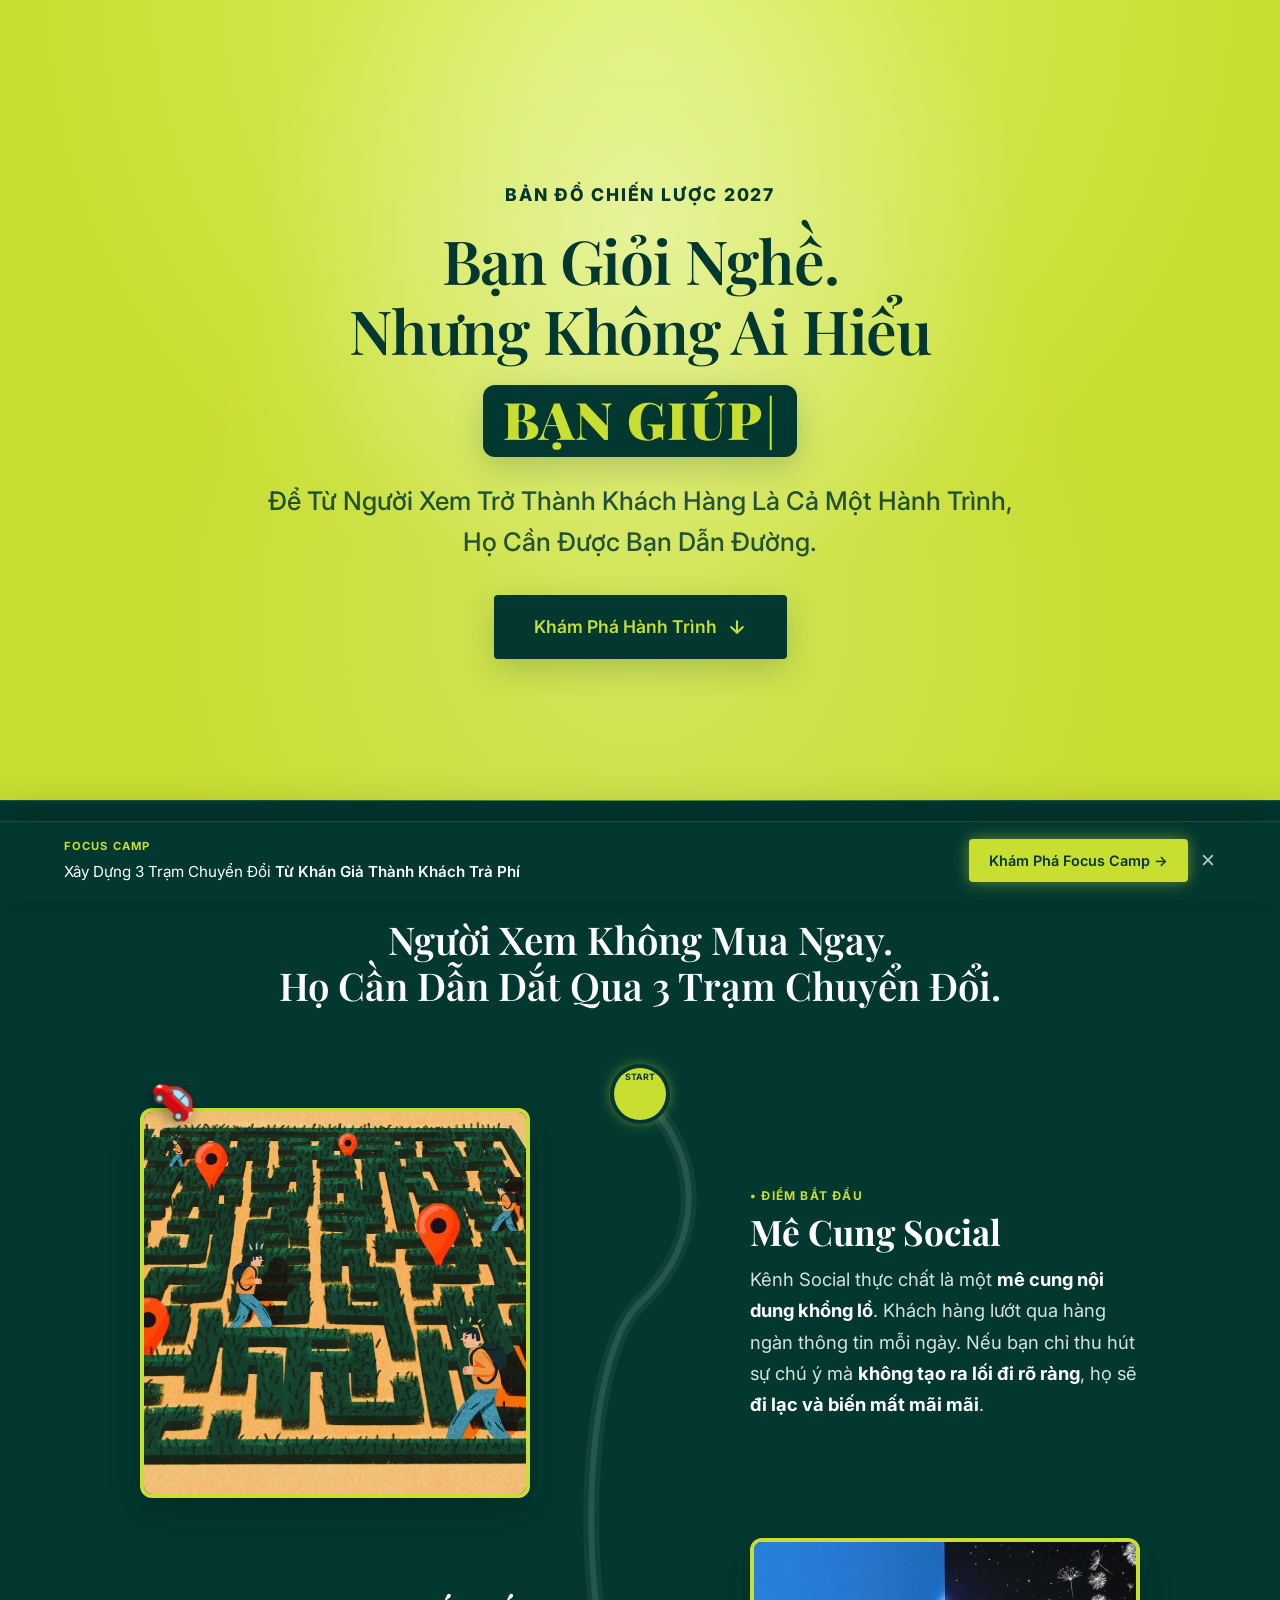
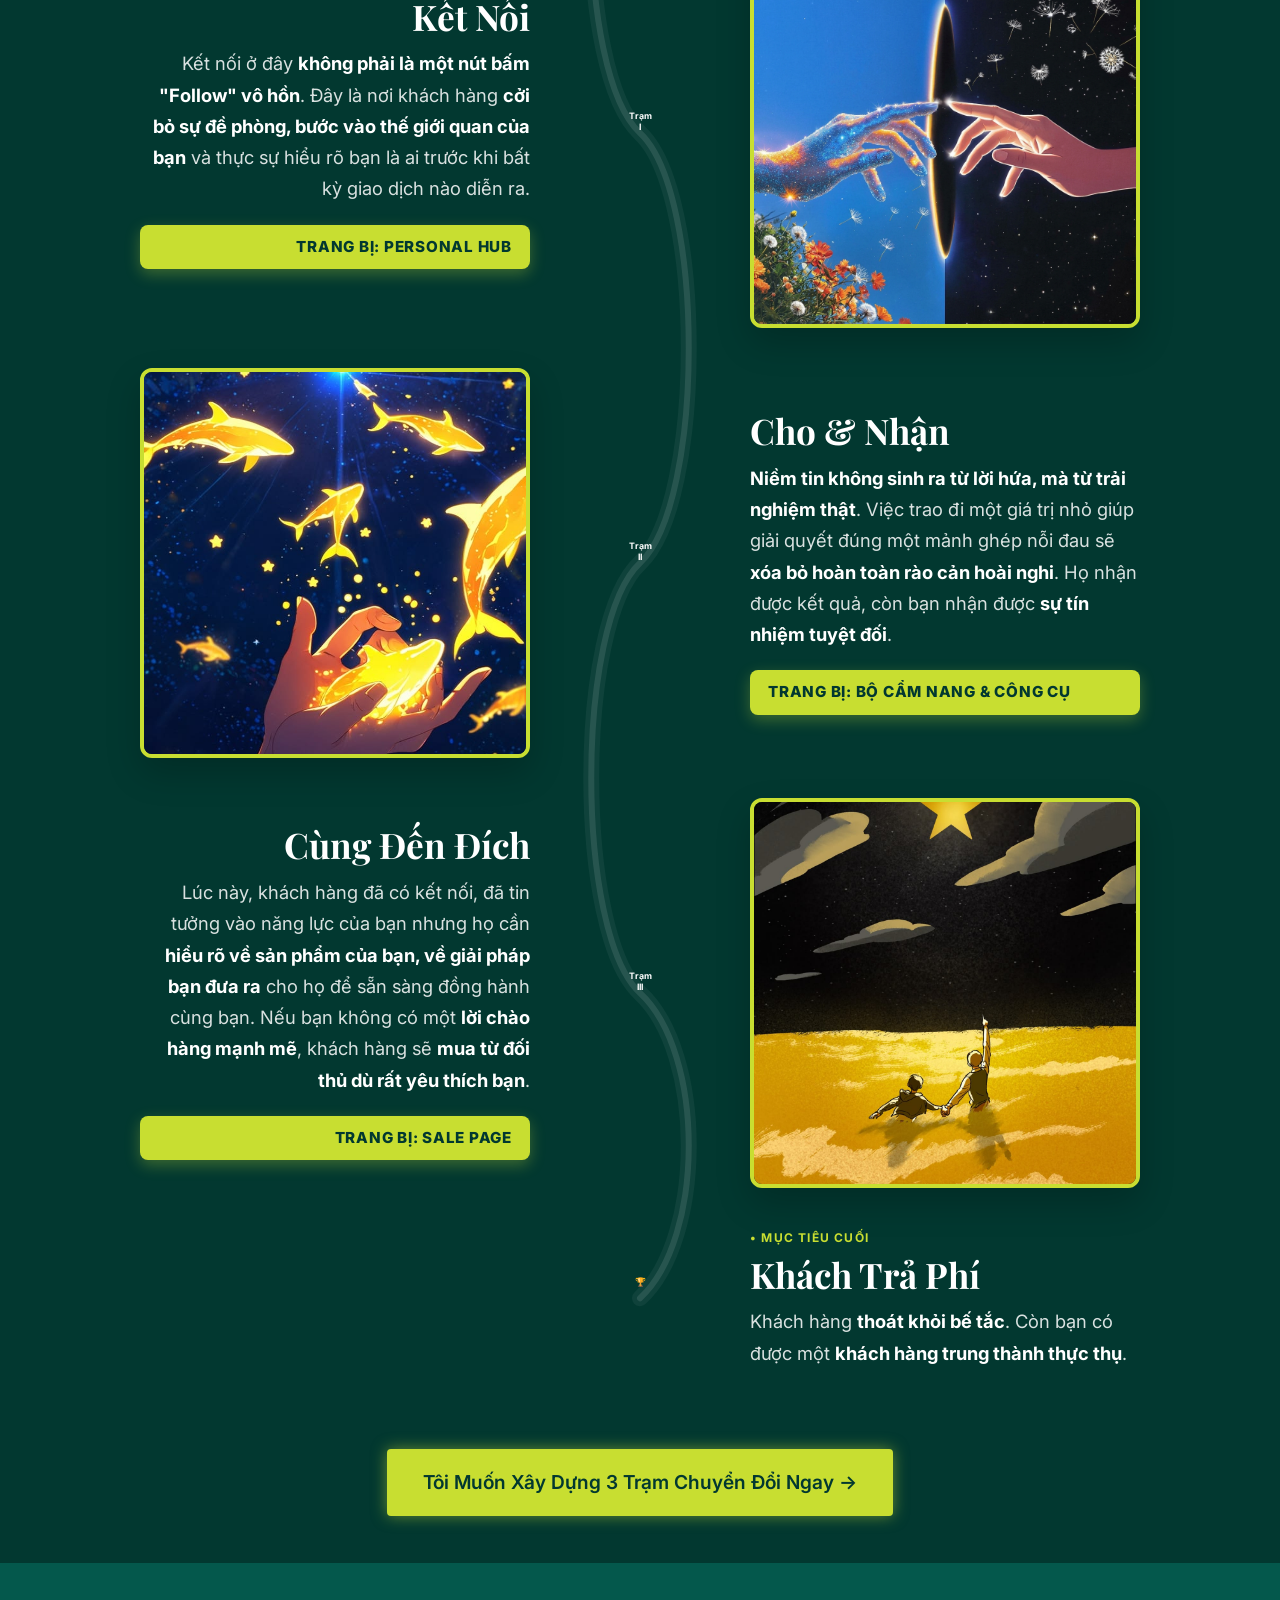
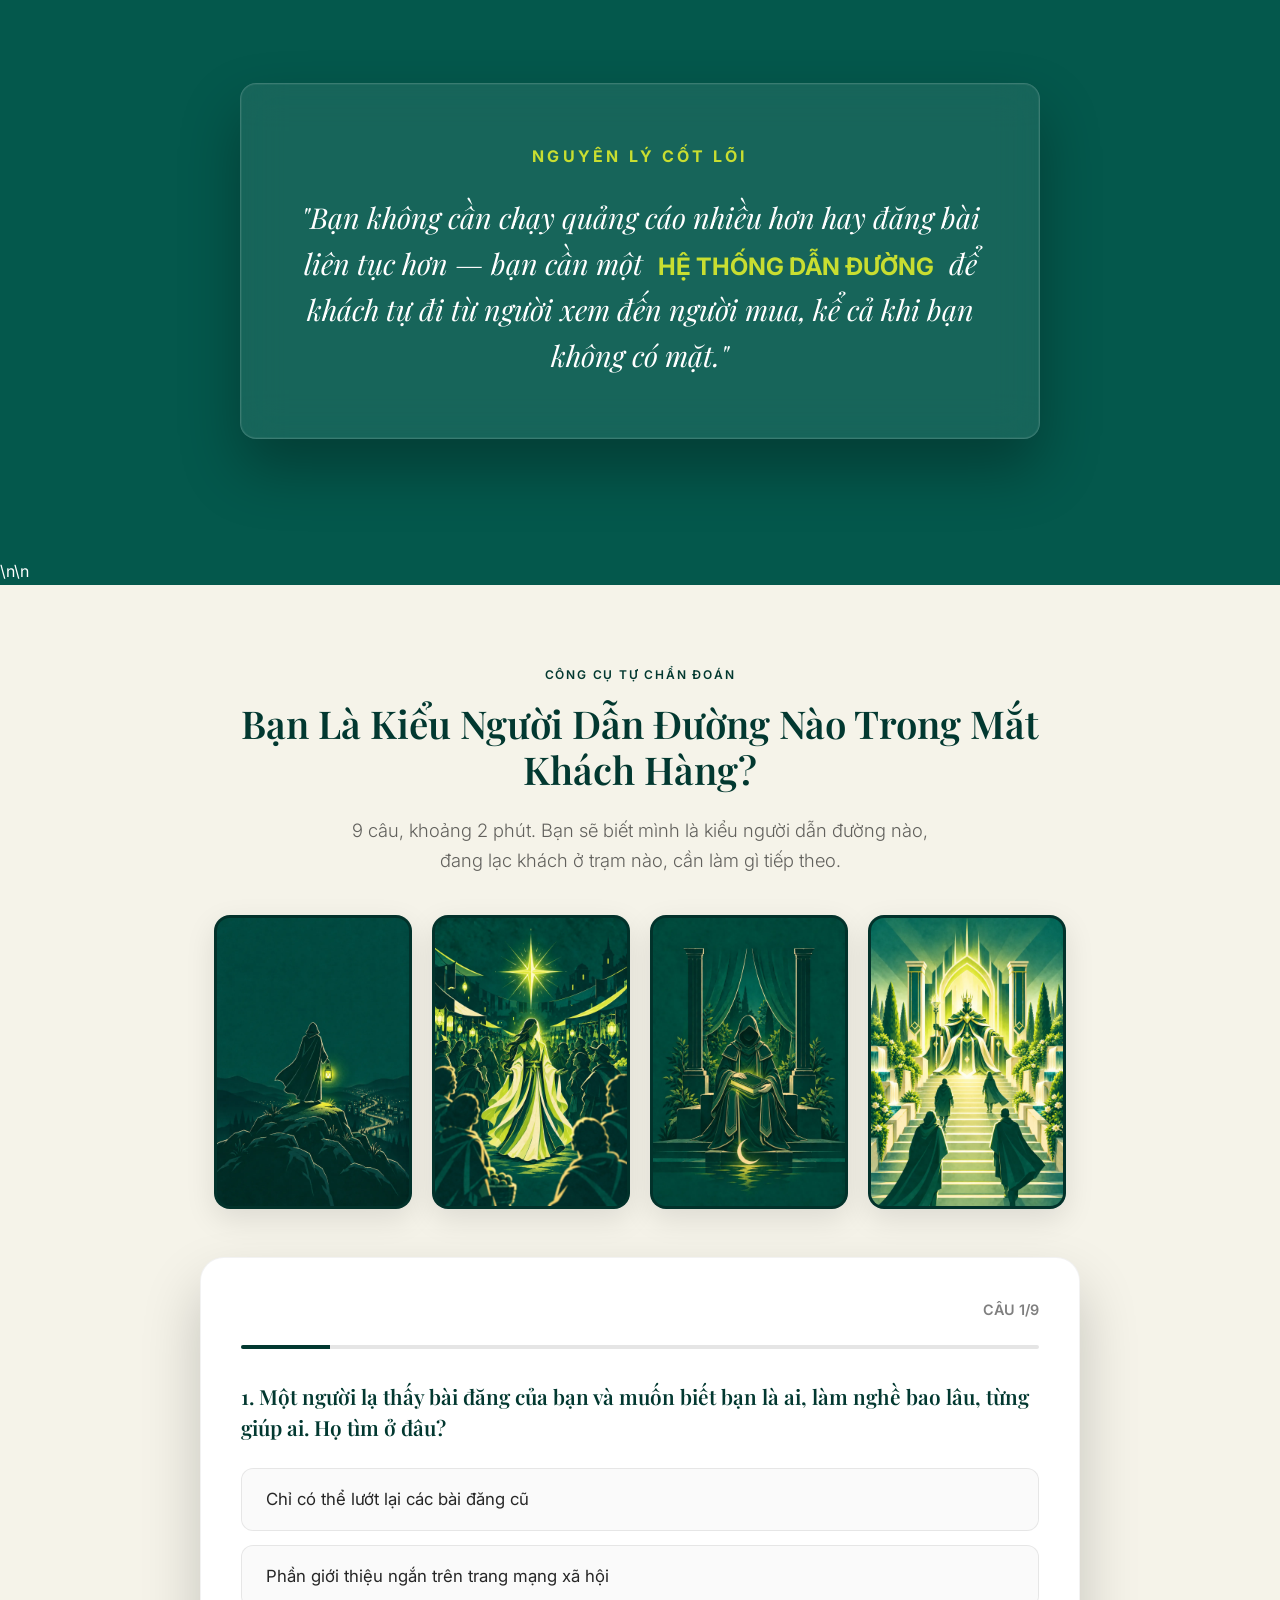
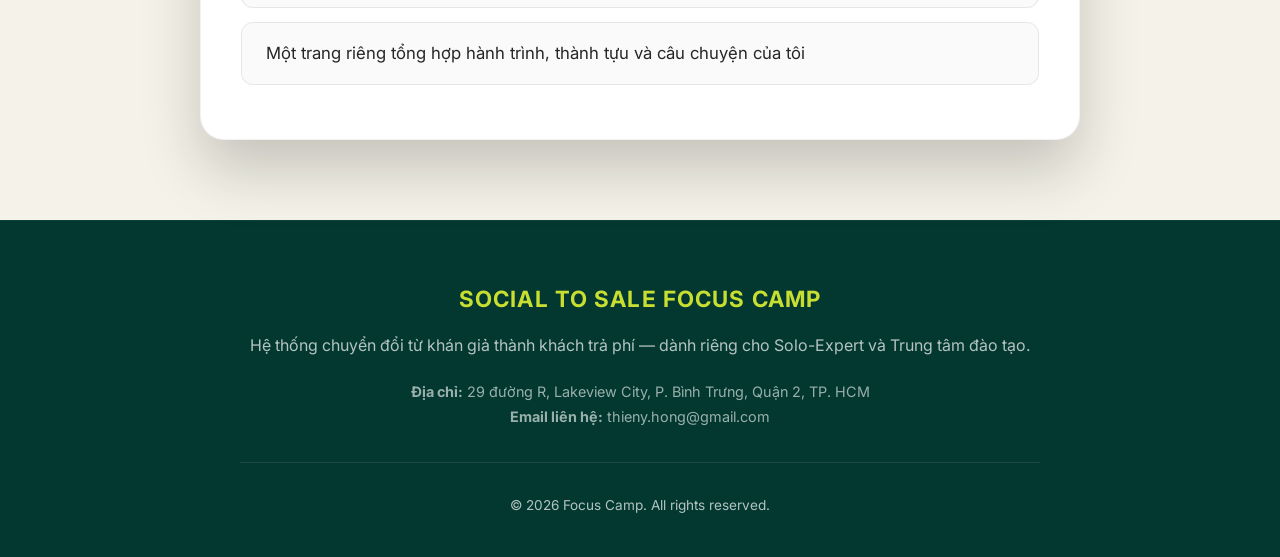
==== commit 897918b4: "Fix footer text wrapping on mobile - remove hard br tag" ====
--- a/index.html
+++ b/index.html
@@ -1381,7 +1381,7 @@
 <footer style="background-color: var(--c-bg-dark); color: rgba(255,255,255,0.7); padding: 60px 24px 40px; text-align: center; border-top: 1px solid rgba(255,255,255,0.05);">
   <div style="max-width: 800px; margin: 0 auto;">
     <div style="font-weight: 700; color: var(--c-lime); font-size: 1.4rem; margin-bottom: 16px; letter-spacing: 0.05em; text-transform: uppercase;">Social To Sale Focus Camp</div>
-    <p style="font-size: 1rem; margin-bottom: 20px; line-height: 1.6;">Hệ thống chuyển đổi từ khán giả thành khách trả phí<br>dành riêng cho Solo-Expert và Trung tâm đào tạo.</p>
+    <p style="font-size: 1rem; margin-bottom: 20px; line-height: 1.6; text-wrap: balance;">Hệ thống chuyển đổi từ khán giả thành khách trả phí — dành riêng cho Solo-Expert và Trung tâm đào tạo.</p>
     
     <div style="font-size: 0.9rem; margin-bottom: 32px; line-height: 1.8; color: rgba(255,255,255,0.6);">
       <p style="margin: 0;"><strong>Địa chỉ:</strong> 29 đường R, Lakeview City, P. Bình Trưng, Quận 2, TP. HCM</p>
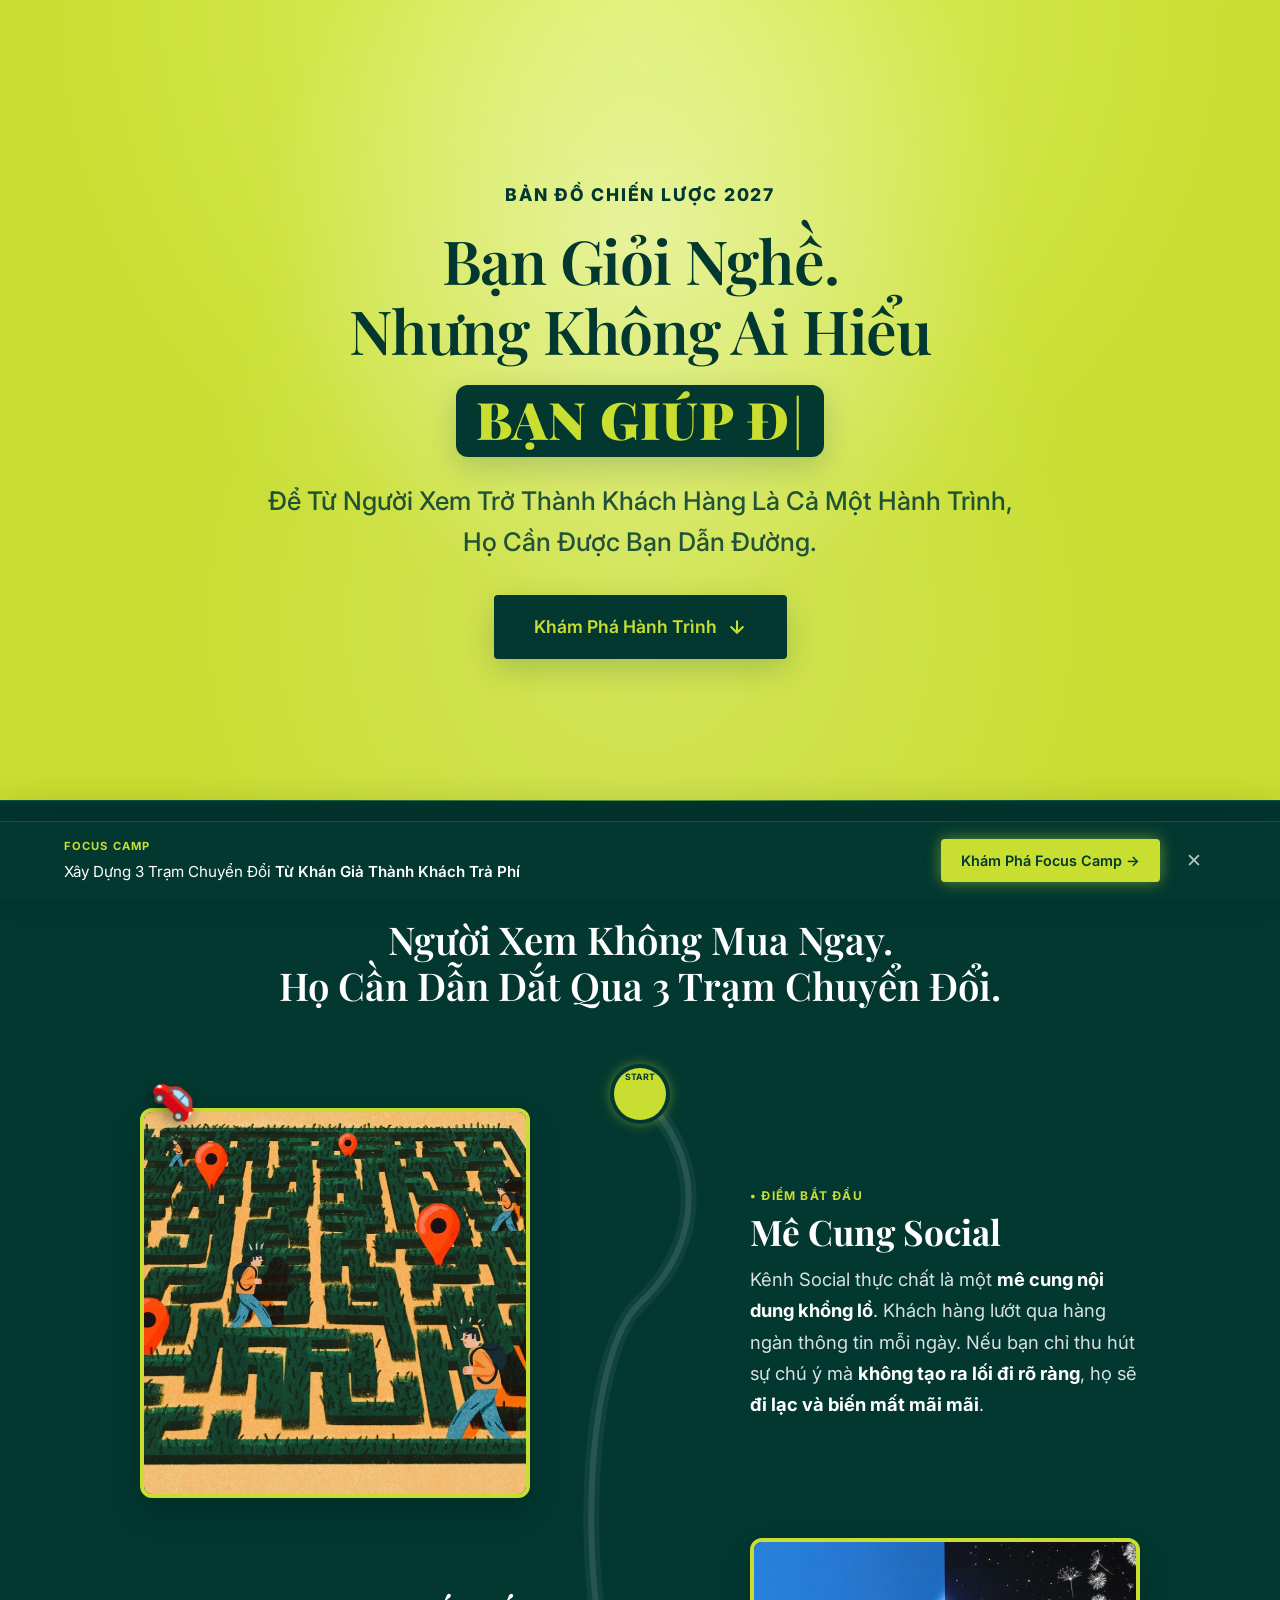
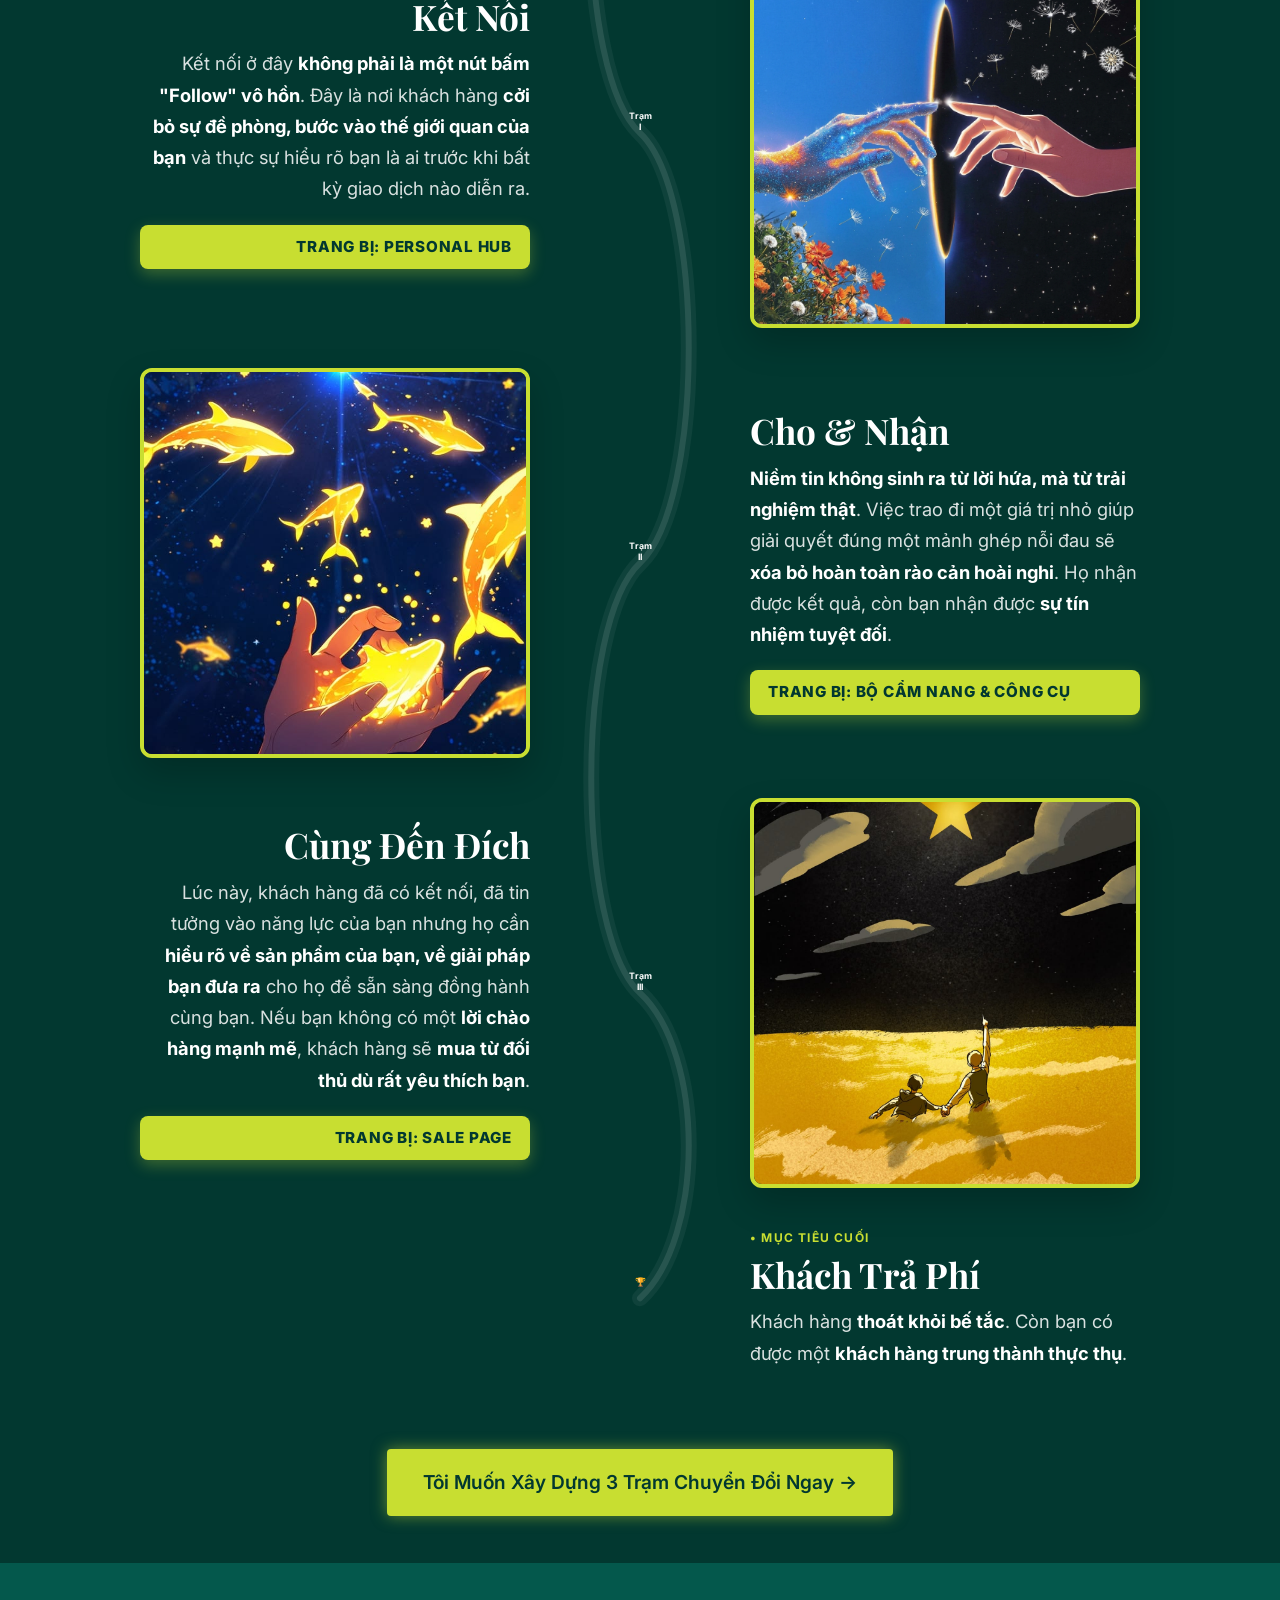
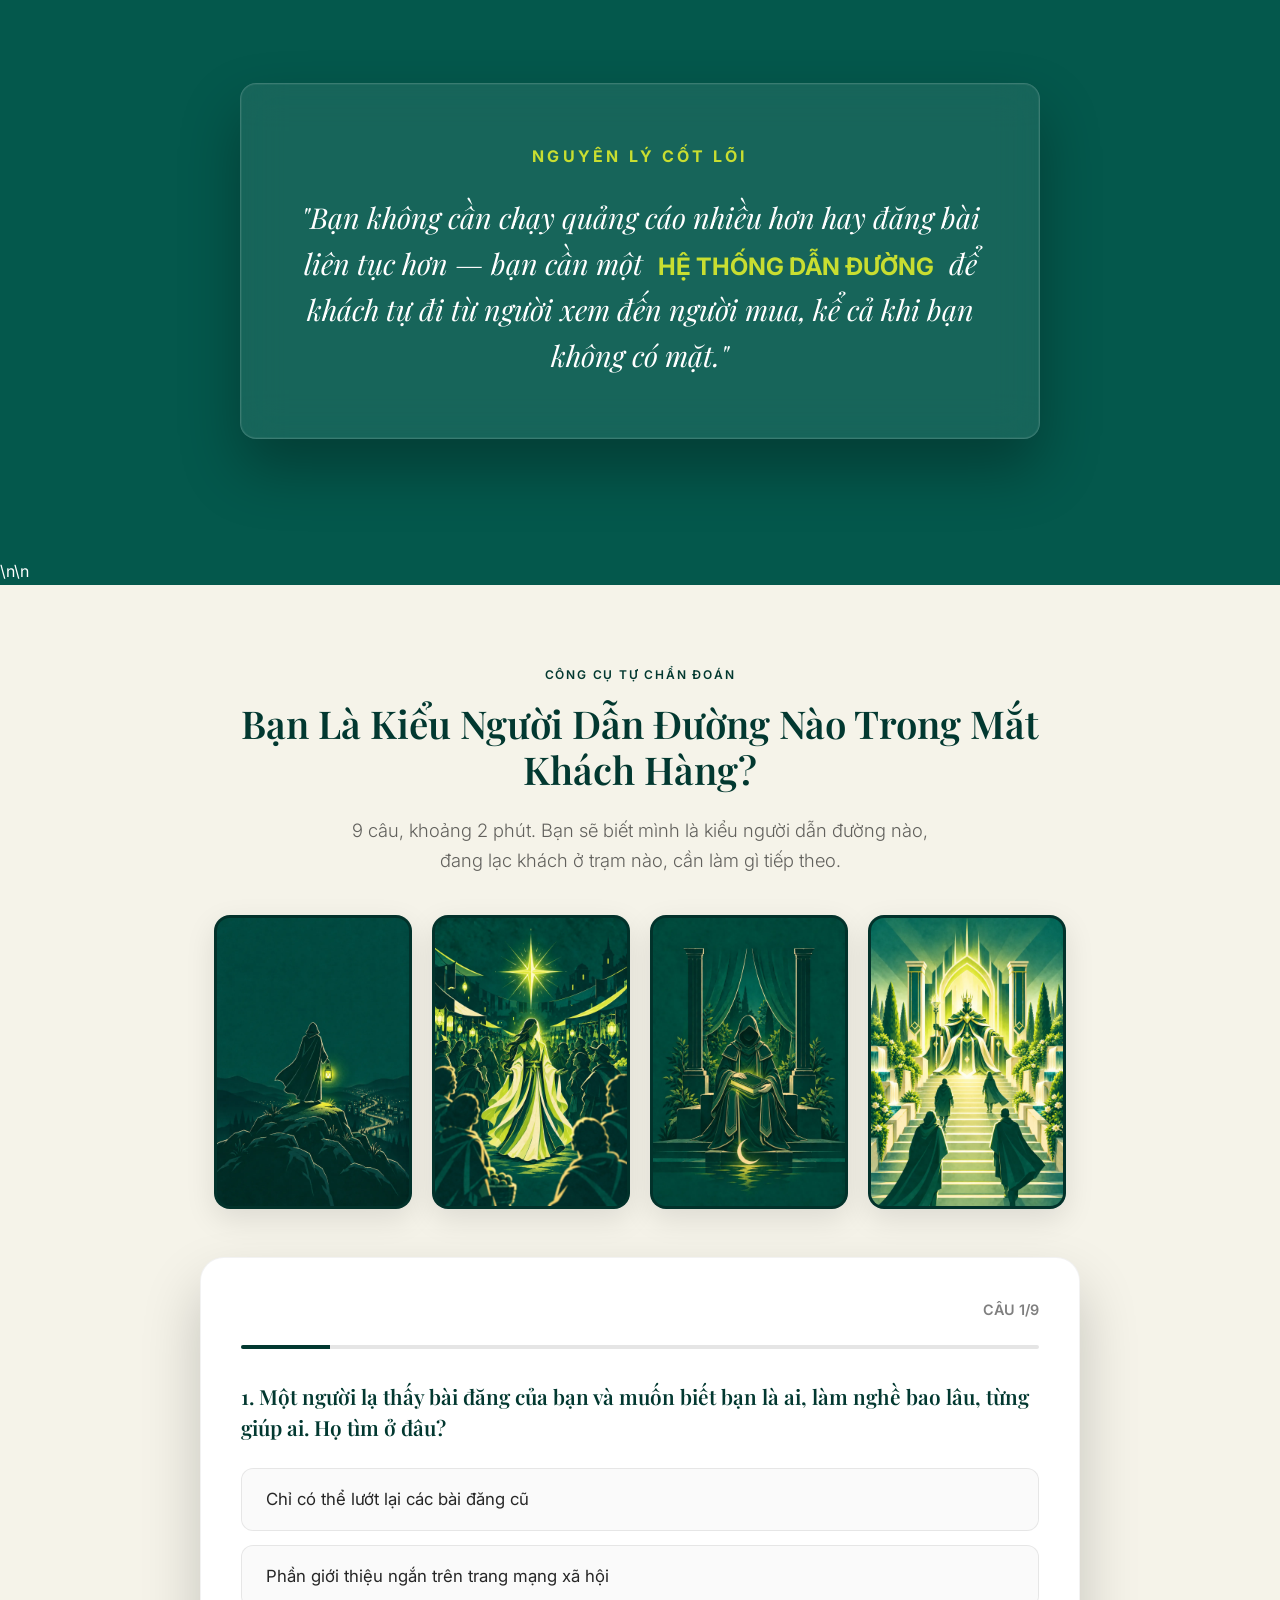
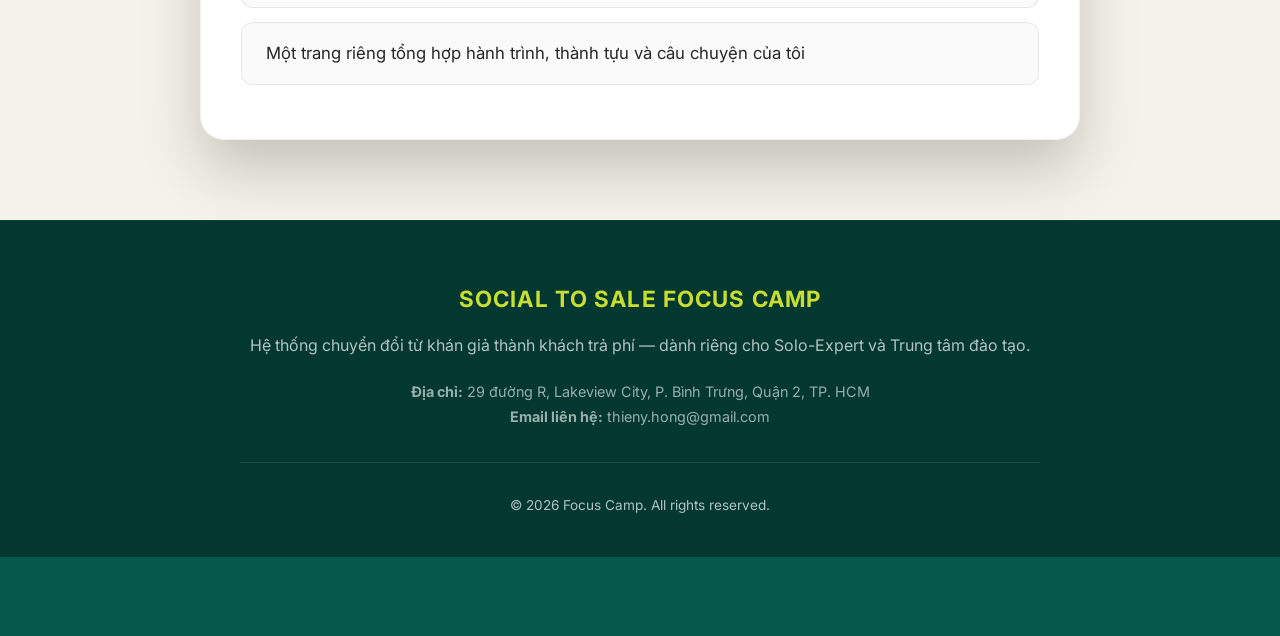
==== commit 19e7ea77: "Improve mobile layout and quiz interactions" ====
--- a/index.html
+++ b/index.html
@@ -2,7 +2,7 @@
 <html lang="vi">
 <head>
   <meta charset="UTF-8" />
-  <meta name="viewport" content="width=device-width, initial-scale=1.0" />
+  <meta name="viewport" content="width=device-width, initial-scale=1.0, viewport-fit=cover" />
   <title>Bản Đồ Cho Solo-Expert: Làm Chủ Phễu Chuyển Đổi</title>
   <link rel="preconnect" href="https://fonts.googleapis.com">
   <link rel="preconnect" href="https://fonts.gstatic.com" crossorigin>
@@ -36,7 +36,7 @@
       </div>
       <div class="abs-actions">
         <a href="#quiz" class="btn-primary-small btn-super-glow">Khám Phá Focus Camp →</a>
-        <button onclick="closeBar()" class="btn-close">✕</button>
+        <button onclick="closeBar()" class="btn-close" aria-label="Đóng thanh giới thiệu">✕</button>
       </div>
     </div>
   </div>
@@ -216,81 +216,81 @@
             <div class="quiz-step" data-step="1">
               <h3 style="font-size: 1.3rem; margin-bottom: 24px; color: var(--c-bg-dark); line-height: 1.5;">1. Một người lạ thấy bài đăng của bạn và muốn biết bạn là ai, làm nghề bao lâu, từng giúp ai. Họ tìm ở đâu?</h3>
               <div class="quiz-options">
-                <div class="quiz-opt" data-val="0">Chỉ có thể lướt lại các bài đăng cũ</div>
-                <div class="quiz-opt" data-val="1">Phần giới thiệu ngắn trên trang mạng xã hội</div>
-                <div class="quiz-opt" data-val="2">Một trang riêng tổng hợp hành trình, thành tựu và câu chuyện của tôi</div>
+                <button type="button" class="quiz-opt" data-val="0">Chỉ có thể lướt lại các bài đăng cũ</button>
+                <button type="button" class="quiz-opt" data-val="1">Phần giới thiệu ngắn trên trang mạng xã hội</button>
+                <button type="button" class="quiz-opt" data-val="2">Một trang riêng tổng hợp hành trình, thành tựu và câu chuyện của tôi</button>
               </div>
             </div>
             <!-- Q2 -->
             <div class="quiz-step" data-step="2" style="display: none;">
               <h3 style="font-size: 1.3rem; margin-bottom: 24px; color: var(--c-bg-dark); line-height: 1.5;">2. Khi có người hỏi "Bạn làm gì vậy?", bạn mất bao lâu để họ hiểu?</h3>
               <div class="quiz-options">
-                <div class="quiz-opt" data-val="0">Vài phút, và thường phải giải thích lại nhiều lần</div>
-                <div class="quiz-opt" data-val="1">Giải thích được, nhưng mỗi lần nói một kiểu</div>
-                <div class="quiz-opt" data-val="2">Một câu là họ hiểu, hoặc tôi gửi một đường dẫn là đủ</div>
+                <button type="button" class="quiz-opt" data-val="0">Vài phút, và thường phải giải thích lại nhiều lần</button>
+                <button type="button" class="quiz-opt" data-val="1">Giải thích được, nhưng mỗi lần nói một kiểu</button>
+                <button type="button" class="quiz-opt" data-val="2">Một câu là họ hiểu, hoặc tôi gửi một đường dẫn là đủ</button>
               </div>
             </div>
             <!-- Q3 -->
             <div class="quiz-step" data-step="3" style="display: none;">
               <h3 style="font-size: 1.3rem; margin-bottom: 24px; color: var(--c-bg-dark); line-height: 1.5;">3. Khi người mới muốn biết bạn đã giúp được ai, họ xem gì?</h3>
               <div class="quiz-options">
-                <div class="quiz-opt" data-val="0">Chờ họ hỏi rồi tôi mới nhắn vài hình ảnh, tin nhắn cảm ơn</div>
-                <div class="quiz-opt" data-val="1">Có vài bài đăng phản hồi của khách rải rác trên kênh</div>
-                <div class="quiz-opt" data-val="2">Có một nơi tổng hợp kết quả, lời khách và thành tựu để họ tự xem</div>
+                <button type="button" class="quiz-opt" data-val="0">Chờ họ hỏi rồi tôi mới nhắn vài hình ảnh, tin nhắn cảm ơn</button>
+                <button type="button" class="quiz-opt" data-val="1">Có vài bài đăng phản hồi của khách rải rác trên kênh</button>
+                <button type="button" class="quiz-opt" data-val="2">Có một nơi tổng hợp kết quả, lời khách và thành tựu để họ tự xem</button>
               </div>
             </div>
             <!-- Q4 -->
             <div class="quiz-step" data-step="4" style="display: none;">
               <h3 style="font-size: 1.3rem; margin-bottom: 24px; color: var(--c-bg-dark); line-height: 1.5;">4. Khi khách muốn tìm hiểu sản phẩm của bạn, họ làm gì?</h3>
               <div class="quiz-options">
-                <div class="quiz-opt" data-val="0">Inbox hỏi tôi, và tôi chưa có gì sẵn để gửi</div>
-                <div class="quiz-opt" data-val="1">Tôi tư vấn từng người, mỗi lần giải thích lại từ đầu</div>
-                <div class="quiz-opt" data-val="2">Họ có một trang hoặc tài liệu để tự đọc trước, rồi mới đặt lịch hoặc mua khi đã hiểu</div>
+                <button type="button" class="quiz-opt" data-val="0">Inbox hỏi tôi, và tôi chưa có gì sẵn để gửi</button>
+                <button type="button" class="quiz-opt" data-val="1">Tôi tư vấn từng người, mỗi lần giải thích lại từ đầu</button>
+                <button type="button" class="quiz-opt" data-val="2">Họ có một trang hoặc tài liệu để tự đọc trước, rồi mới đặt lịch hoặc mua khi đã hiểu</button>
               </div>
             </div>
             <!-- Q5 -->
             <div class="quiz-step" data-step="5" style="display: none;">
               <h3 style="font-size: 1.3rem; margin-bottom: 24px; color: var(--c-bg-dark); line-height: 1.5;">5. Khách muốn mua nhưng ngại hỏi giá hoặc ngại nhắn tin. Họ tìm hiểu bằng cách nào?</h3>
               <div class="quiz-options">
-                <div class="quiz-opt" data-val="0">Không có cách nào khác, họ phải hỏi trực tiếp tôi</div>
-                <div class="quiz-opt" data-val="1">Họ phải qua buổi tư vấn mới biết mức đầu tư</div>
-                <div class="quiz-opt" data-val="2">Trang của tôi có bảng giá, hoặc nói rõ khoảng đầu tư, ai phù hợp và quy trình, để họ tự biết có nên đặt lịch không</div>
+                <button type="button" class="quiz-opt" data-val="0">Không có cách nào khác, họ phải hỏi trực tiếp tôi</button>
+                <button type="button" class="quiz-opt" data-val="1">Họ phải qua buổi tư vấn mới biết mức đầu tư</button>
+                <button type="button" class="quiz-opt" data-val="2">Trang của tôi có bảng giá, hoặc nói rõ khoảng đầu tư, ai phù hợp và quy trình, để họ tự biết có nên đặt lịch không</button>
               </div>
             </div>
             <!-- Q6 -->
             <div class="quiz-step" data-step="6" style="display: none;">
               <h3 style="font-size: 1.3rem; margin-bottom: 24px; color: var(--c-bg-dark); line-height: 1.5;">6. Khách quan tâm vào lúc bạn đang bận hoặc đã ngủ. Họ làm được gì?</h3>
               <div class="quiz-options">
-                <div class="quiz-opt" data-val="0">Chờ tôi trả lời hôm sau</div>
-                <div class="quiz-opt" data-val="1">Để lại tin nhắn hoặc thông tin, tôi liên hệ sau</div>
-                <div class="quiz-opt" data-val="2">Tự xem đủ thông tin và đặt lịch hoặc mua ngay, tuỳ loại sản phẩm</div>
+                <button type="button" class="quiz-opt" data-val="0">Chờ tôi trả lời hôm sau</button>
+                <button type="button" class="quiz-opt" data-val="1">Để lại tin nhắn hoặc thông tin, tôi liên hệ sau</button>
+                <button type="button" class="quiz-opt" data-val="2">Tự xem đủ thông tin và đặt lịch hoặc mua ngay, tuỳ loại sản phẩm</button>
               </div>
             </div>
             <!-- Q7 -->
             <div class="quiz-step" data-step="7" style="display: none;">
               <h3 style="font-size: 1.3rem; margin-bottom: 24px; color: var(--c-bg-dark); line-height: 1.5;">7. Người xem thích nội dung của bạn nhưng chưa sẵn sàng mua. Họ có thể nhận gì từ bạn để thấy bạn thật sự giỏi?</h3>
               <div class="quiz-options">
-                <div class="quiz-opt" data-val="0">Chỉ có các bài đăng hằng ngày</div>
-                <div class="quiz-opt" data-val="1">Có tài liệu hoặc bài viết hay nhưng rải rác, khó tìm</div>
-                <div class="quiz-opt" data-val="2">Có ít nhất một món quà cụ thể (checklist, công cụ, template, hướng dẫn...) mà ai cũng lấy được</div>
+                <button type="button" class="quiz-opt" data-val="0">Chỉ có các bài đăng hằng ngày</button>
+                <button type="button" class="quiz-opt" data-val="1">Có tài liệu hoặc bài viết hay nhưng rải rác, khó tìm</button>
+                <button type="button" class="quiz-opt" data-val="2">Có ít nhất một món quà cụ thể (checklist, công cụ, template, hướng dẫn...) mà ai cũng lấy được</button>
               </div>
             </div>
             <!-- Q8 -->
             <div class="quiz-step" data-step="8" style="display: none;">
               <h3 style="font-size: 1.3rem; margin-bottom: 24px; color: var(--c-bg-dark); line-height: 1.5;">8. Món quà miễn phí của bạn (nếu có) được thiết kế từ đâu?</h3>
               <div class="quiz-options">
-                <div class="quiz-opt" data-val="0">Tôi chưa có quà tặng nào</div>
-                <div class="quiz-opt" data-val="1">Từ thứ tôi thấy hay hoặc dễ làm</div>
-                <div class="quiz-opt" data-val="2">Từ một vấn đề cụ thể mà khách đang gặp</div>
+                <button type="button" class="quiz-opt" data-val="0">Tôi chưa có quà tặng nào</button>
+                <button type="button" class="quiz-opt" data-val="1">Từ thứ tôi thấy hay hoặc dễ làm</button>
+                <button type="button" class="quiz-opt" data-val="2">Từ một vấn đề cụ thể mà khách đang gặp</button>
               </div>
             </div>
             <!-- Q9 -->
             <div class="quiz-step" data-step="9" style="display: none;">
               <h3 style="font-size: 1.3rem; margin-bottom: 24px; color: var(--c-bg-dark); line-height: 1.5;">9. Sau khi ai đó dùng món quà của bạn, điều gì xảy ra?</h3>
               <div class="quiz-options">
-                <div class="quiz-opt" data-val="0">Tôi không có cách nào biết họ có dùng hay không</div>
-                <div class="quiz-opt" data-val="1">Thỉnh thoảng có người nhắn khen hoặc hỏi thêm, nhưng ngẫu nhiên</div>
-                <div class="quiz-opt" data-val="2">Quà dẫn họ tới bước tiếp theo rõ ràng (xem trang giới thiệu, đặt lịch, hỏi thêm) và tôi thấy có người nói "nhờ món này mà biết đến bạn"</div>
+                <button type="button" class="quiz-opt" data-val="0">Tôi không có cách nào biết họ có dùng hay không</button>
+                <button type="button" class="quiz-opt" data-val="1">Thỉnh thoảng có người nhắn khen hoặc hỏi thêm, nhưng ngẫu nhiên</button>
+                <button type="button" class="quiz-opt" data-val="2">Quà dẫn họ tới bước tiếp theo rõ ràng (xem trang giới thiệu, đặt lịch, hỏi thêm) và tôi thấy có người nói "nhờ món này mà biết đến bạn"</button>
               </div>
             </div>
           </div>
@@ -324,7 +324,7 @@
 
           <!-- Radar Triangle Chart -->
           <div style="max-width: 560px; margin: 0 auto 10px auto; text-align: center;">
-            <svg id="radar-chart" viewBox="0 -35 480 345" style="width: 100%; height: auto; overflow: visible;">
+            <svg id="radar-chart" viewBox="-40 -35 600 355" style="width: 100%; height: auto; overflow: visible;">
               <!-- cx=240, cy=190, r=140 -->
               <!-- Axis lines from center -->
               <line x1="240" y1="190" x2="240" y2="50"  stroke="rgba(0,0,0,0.07)" stroke-width="1.5"/>
@@ -996,6 +996,7 @@
     }
 
   </style>
+  <link rel="stylesheet" href="mobile.css">
 
   <script>
     document.addEventListener('DOMContentLoaded', function() {
@@ -1072,8 +1073,12 @@
         });
       }
 
+      let advancing = false;
       opts.forEach(opt => {
         opt.addEventListener('click', function() {
+          if (advancing) return;
+          advancing = true;
+          btnPrev.disabled = true;
           const parent = this.closest('.quiz-options');
           parent.querySelectorAll('.quiz-opt').forEach(o => o.classList.remove('selected'));
           this.classList.add('selected');
@@ -1082,6 +1087,8 @@
           answers[currentStep - 1] = val;
 
           setTimeout(() => {
+            advancing = false;
+            btnPrev.disabled = false;
             if (currentStep < totalSteps) {
               currentStep++;
               updateUI();
@@ -1281,7 +1288,8 @@
 <script>
 function initTimeline() {
   const wrap = document.querySelector('.vt-wrap');
-  if (!wrap) return;
+  if (!wrap || wrap.dataset.initialized) return;
+  wrap.dataset.initialized = 'true';
   
   const trackThick = document.getElementById('vt-track-base-thick');
   const trackThin = document.getElementById('vt-track-base-thin');
@@ -1322,6 +1330,7 @@
   
   drawTrack();
   window.addEventListener('resize', drawTrack);
+  new ResizeObserver(drawTrack).observe(wrap);
   
   window.addEventListener('scroll', () => {
     const totalLen = trackThick.getTotalLength();
@@ -1374,7 +1383,9 @@
 
   <script>
     function closeBar() {
-      document.getElementById('abs-bar').style.display = 'none';
+      const bar = document.getElementById('abs-bar');
+      bar.classList.add('closed');
+      bar.style.display = 'none';
     }
   </script>
 
--- a/mobile.css
+++ b/mobile.css
@@ -0,0 +1,72 @@
+/* Responsive overrides follow the page's legacy inline styles. */
+body { padding-bottom: var(--sticky-cta-height, 100px); }
+html { scroll-padding-bottom: calc(var(--sticky-cta-height, 100px) + 20px); }
+button, a, .quiz-opt { touch-action: manipulation; }
+:focus-visible { outline: 3px solid #8a9a23; outline-offset: 4px; }
+#abs-bar { padding-bottom: calc(16px + env(safe-area-inset-bottom)); }
+.btn-close { min-width: 44px; min-height: 44px; }
+.quiz-opt { font-family: inherit; text-align: left; width: 100%; }
+#btn-prev-question, #btn-retake { min-height: 44px; }
+
+@media (max-width: 768px) {
+  .container { width: 100%; padding-inline: 20px; }
+  .section { padding: 52px 0 !important; }
+  .hero { padding: 52px 0 44px !important; }
+  .hero-eyebrow { font-size: .8rem !important; letter-spacing: .08em !important; }
+  .hero-title { font-size: clamp(1.8rem, 7.3vw, 2.8rem) !important; }
+  .hero-title > .text-dark {
+    display: block !important;
+    width: 100%; max-width: 520px; margin: 20px auto 0 !important;
+    padding: 12px 10px !important; white-space: normal !important;
+    min-height: 3.8em !important; align-content: center;
+  }
+  .hero-title > .text-dark, .hero-title #typewriter, .hero-title .cursor {
+    font-size: clamp(1rem, 4.2vw, 1.5rem) !important;
+    line-height: 1.4;
+  }
+  .hero-subtitle { padding: 0; font-size: 1.05rem !important; }
+  .hero-subtitle br { display: none; }
+  .btn-primary-large { width: 100%; max-width: 520px; min-height: 48px; line-height: 1.5; }
+  .section-title { font-size: clamp(1.65rem, 6vw, 2.1rem) !important; line-height: 1.25; }
+  .section-desc { padding: 0; }
+  #abs-bar { padding: 8px 0 calc(8px + env(safe-area-inset-bottom)); }
+  .abs-content { padding-inline: 12px; }
+  .abs-text { display: none; }
+  .abs-actions { width: 100%; gap: 8px; }
+  #abs-bar .btn-primary-small { flex: 1; font-size: .9rem; min-height: 46px; padding: 12px 8px; white-space: normal; }
+  .btn-close { flex: 0 0 44px; }
+
+  .vt-section > .container { margin-bottom: 32px !important; }
+  .vt-wrap { padding: 72px 20px 0 0; overflow: hidden; }
+  .vt-row { padding-left: 76px !important; margin-bottom: 40px !important; }
+  .vt-center { left: 32px !important; font-size: .75rem !important; width: 48px !important; min-width: 48px !important; height: 48px !important; display: flex; align-items: center; justify-content: center; }
+  .vt-start-dot { left: 32px !important; top: 0 !important; }
+  .vt-svg-track { transform: translateX(-48px) !important; }
+  #vt-car { left: 32px !important; font-size: 1.8rem !important; }
+  .vt-row:last-child .vt-center { font-size: 1.6rem !important; }
+  .vt-img-card { border-width: 2px; }
+  .vt-img-card img { aspect-ratio: 4 / 3; }
+  .vt-title { font-size: 1.65rem !important; line-height: 1.2; }
+  .vt-desc { font-size: 1rem !important; line-height: 1.7; }
+  .vt-equip-badge { letter-spacing: .02em; font-size: .75rem !important; padding: 10px 12px !important; }
+  .parallax-overlay { padding: 48px 0; min-height: 0; }
+  .glass-quote-card { padding: 28px 20px; backdrop-filter: none; background: rgba(2,56,48,.8); }
+  .glass-quote-card .callout-label { font-size: .8rem; letter-spacing: .12em; }
+  .glass-quote-card .callout-text { font-size: 1.2rem; }
+  .archetype-grid { grid-template-columns: repeat(2, minmax(0, 1fr)) !important; gap: 12px !important; }
+  .quiz-container { padding: 24px 16px !important; border-radius: 16px !important; margin-top: 28px; min-height: 0 !important; }
+  .quiz-header { gap: 12px; flex-wrap: wrap; }
+  .quiz-step h3 { font-size: 1.15rem !important; line-height: 1.5 !important; }
+  .quiz-opt { min-height: 48px; line-height: 1.6; }
+  .quiz-opt:hover, .quiz-opt.selected { transform: none; }
+  #res-name { font-size: 1.8rem !important; }
+  #res-img { max-width: min(220px, 100%) !important; }
+  #res-desc-top, #res-desc-bottom, #res-note { font-size: 1rem !important; text-align: left !important; }
+  footer { padding: 40px 20px !important; overflow-wrap: anywhere; }
+}
+
+@media (prefers-reduced-motion: reduce) {
+  html { scroll-behavior: auto; }
+  *, *::before, *::after { animation: none !important; transition: none !important; }
+  .animate-fade-up > * { opacity: 1; transform: none; }
+}
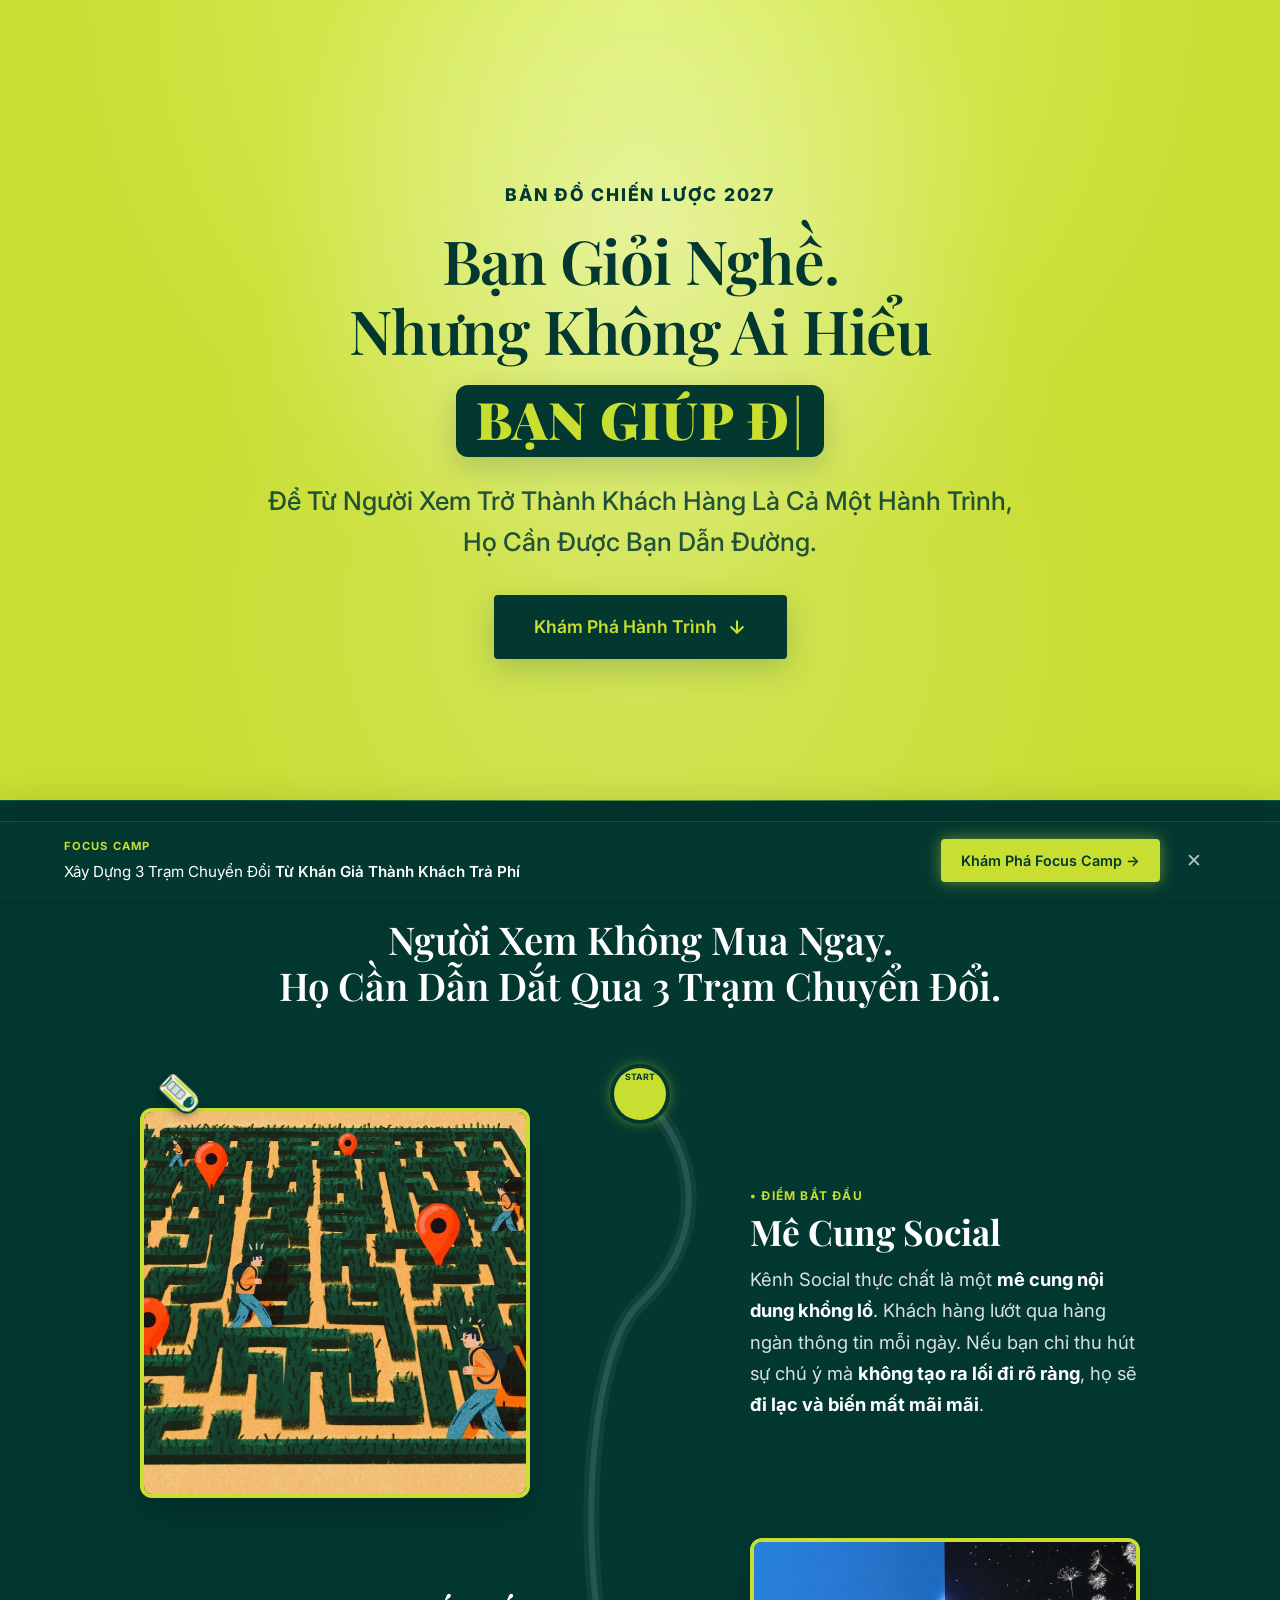
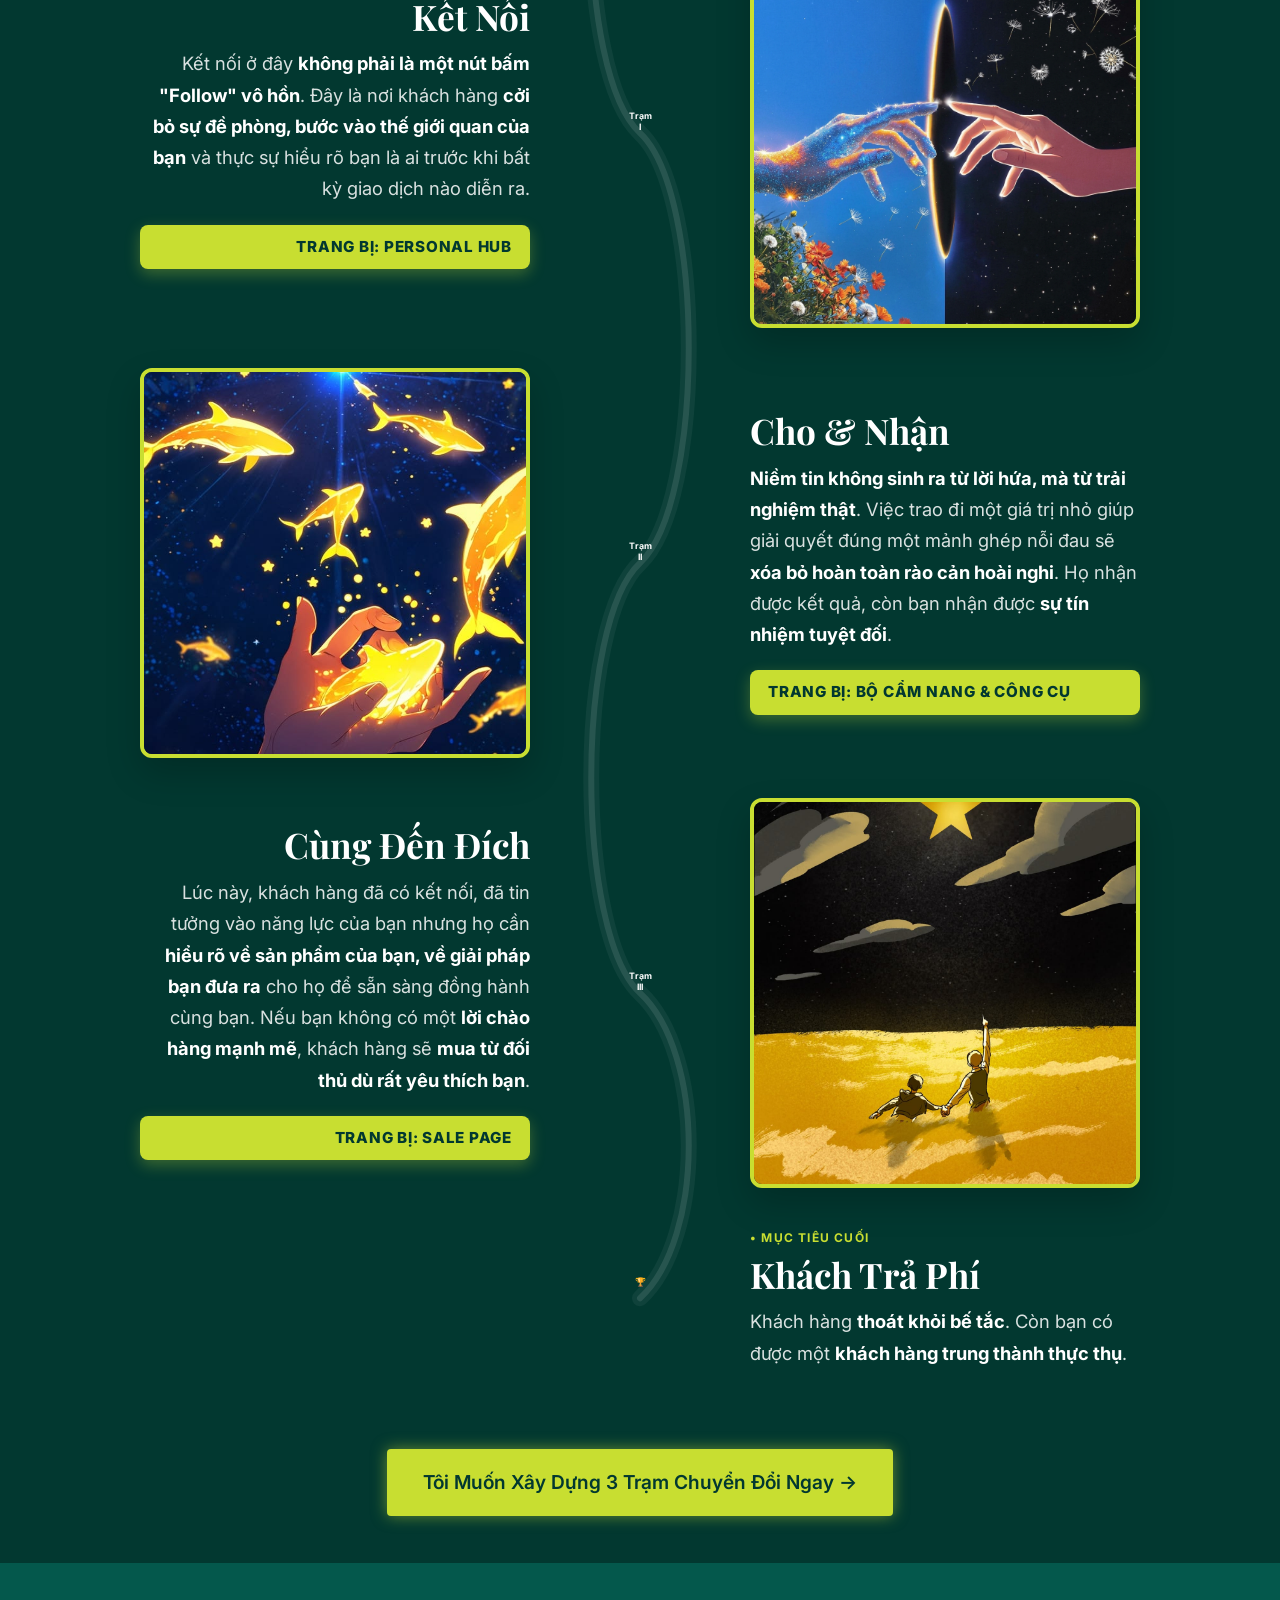
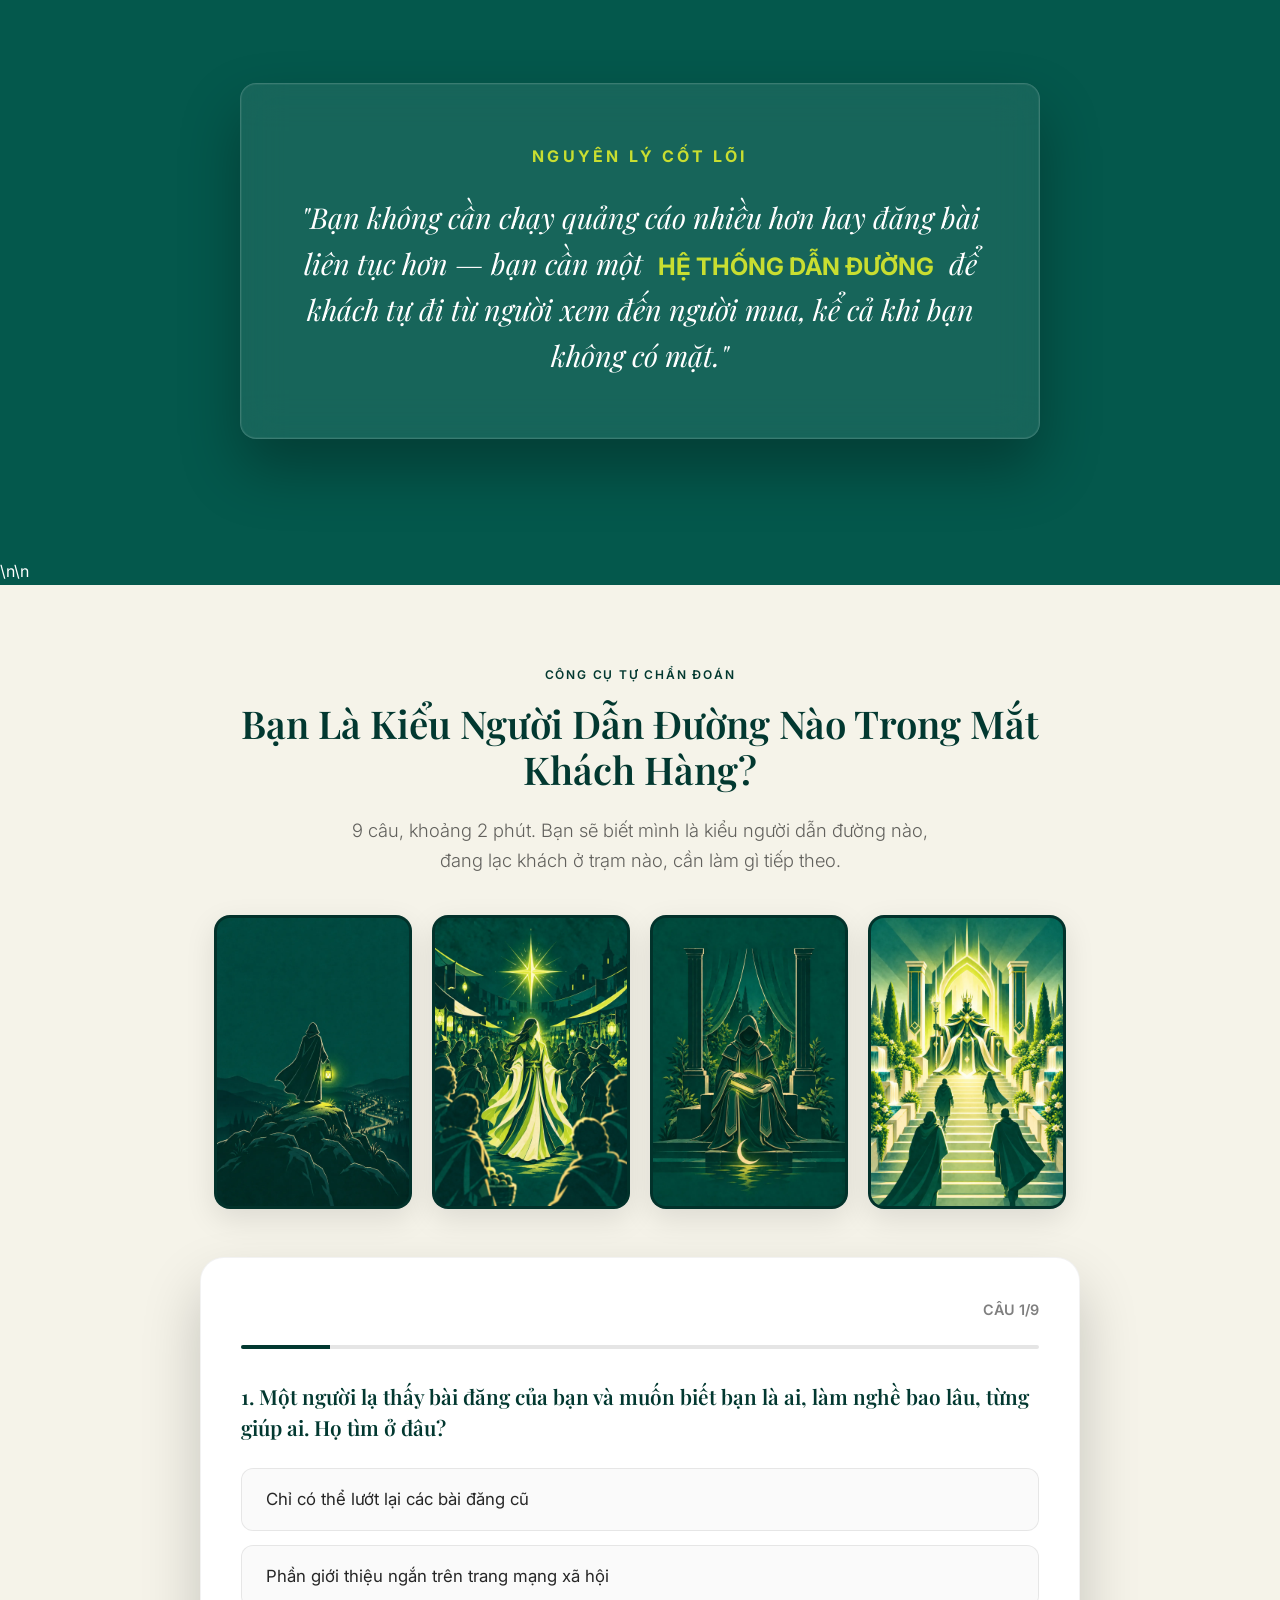
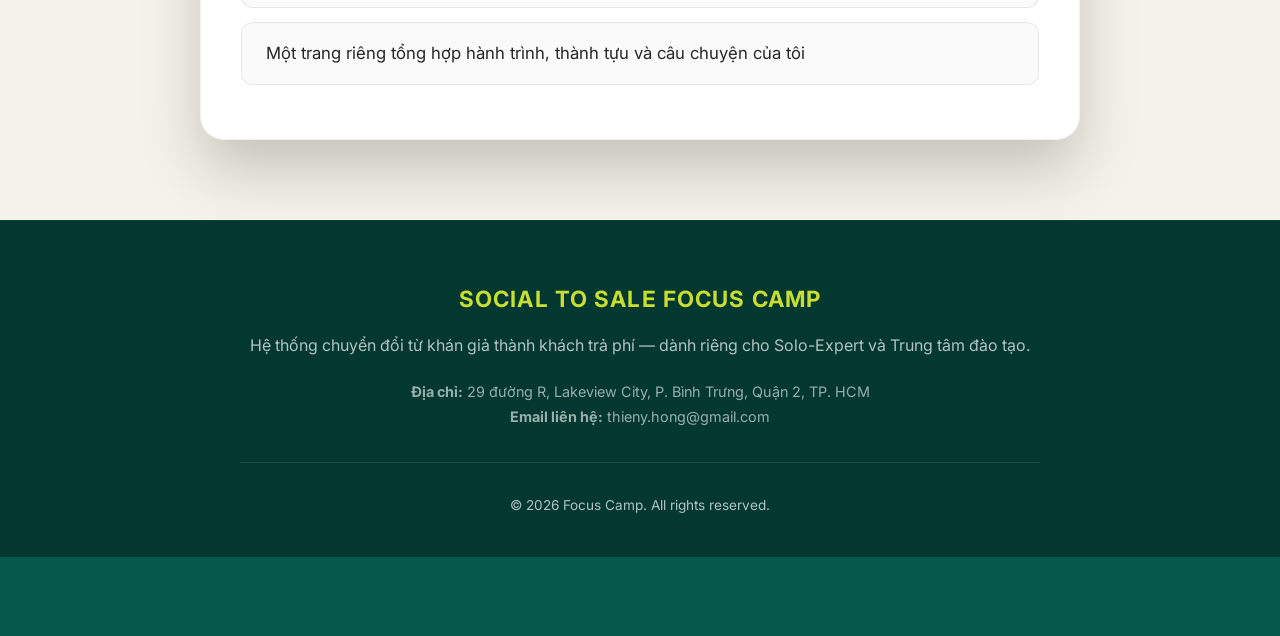
==== commit 3e9cc987: "Replace journey car emoji with custom metro SVG" ====
--- a/index.html
+++ b/index.html
@@ -80,8 +80,21 @@
         <path id="vt-track-lit-thin" fill="none" stroke="var(--c-lime)" stroke-width="6" stroke-linecap="round"/>
       </svg>
       
-      <!-- THE DRIVING CAR -->
-      <div id="vt-car" style="position: absolute; top: 0; left: 50%; width: 50px; height: 50px; margin-left: -25px; margin-top: -25px; z-index: 15; font-size: 2.5rem; display: flex; align-items: center; justify-content: center; transform-origin: center; will-change: transform; text-shadow: 0 5px 15px rgba(0,0,0,0.4);">🚗</div>
+      <!-- METRO FOLLOWING THE JOURNEY -->
+      <div id="vt-car" style="position: absolute; top: 0; left: 50%; width: 50px; height: 50px; margin-left: -25px; margin-top: -25px; z-index: 15; display: flex; align-items: center; justify-content: center; transform-origin: center; will-change: transform;" aria-hidden="true">
+        <!-- Custom metro, viewed from above; the cab points along the track. -->
+        <svg class="metro-icon" width="50" height="50" viewBox="0 0 64 64" fill="none" xmlns="http://www.w3.org/2000/svg">
+          <path d="M12 17H44C53 17 59 23 59 32S53 47 44 47H12C8 47 5 44 5 40V24C5 20 8 17 12 17Z" fill="#F5F3E9" stroke="#023830" stroke-width="3"/>
+          <path d="M13 20H43C47 20 50 21 52 23H13V20ZM13 41H52C50 43 47 44 43 44H13V41Z" fill="#C8DE31"/>
+          <path d="M45 24C51 24 54 27 54 32S51 40 45 40L42 36V28L45 24Z" fill="#04584C"/>
+          <path d="M47 26C50 27 51 29 51 31" stroke="#94D5CB" stroke-width="2" stroke-linecap="round"/>
+          <rect x="13" y="26" width="24" height="12" rx="3" fill="#D2DED9" stroke="#75968A" stroke-width="1.5"/>
+          <path d="M20 27V37M29 27V37" stroke="#75968A" stroke-width="1.5"/>
+          <path d="M10 25V39" stroke="#04584C" stroke-width="2" stroke-linecap="round"/>
+          <path d="M54 23L56 26M54 41L56 38" stroke="#C8DE31" stroke-width="2.5" stroke-linecap="round"/>
+          <path d="M8 22V25M8 39V42" stroke="#D66A54" stroke-width="2" stroke-linecap="round"/>
+        </svg>
+      </div>
 
       <!-- ROW 0: START -->
       <div class="vt-row">
--- a/mobile.css
+++ b/mobile.css
@@ -5,6 +5,7 @@
 :focus-visible { outline: 3px solid #8a9a23; outline-offset: 4px; }
 #abs-bar { padding-bottom: calc(16px + env(safe-area-inset-bottom)); }
 .btn-close { min-width: 44px; min-height: 44px; }
+.metro-icon { display: block; flex: none; filter: drop-shadow(0 3px 4px rgba(0,0,0,.35)); }
 .quiz-opt { font-family: inherit; text-align: left; width: 100%; }
 #btn-prev-question, #btn-retake { min-height: 44px; }
 
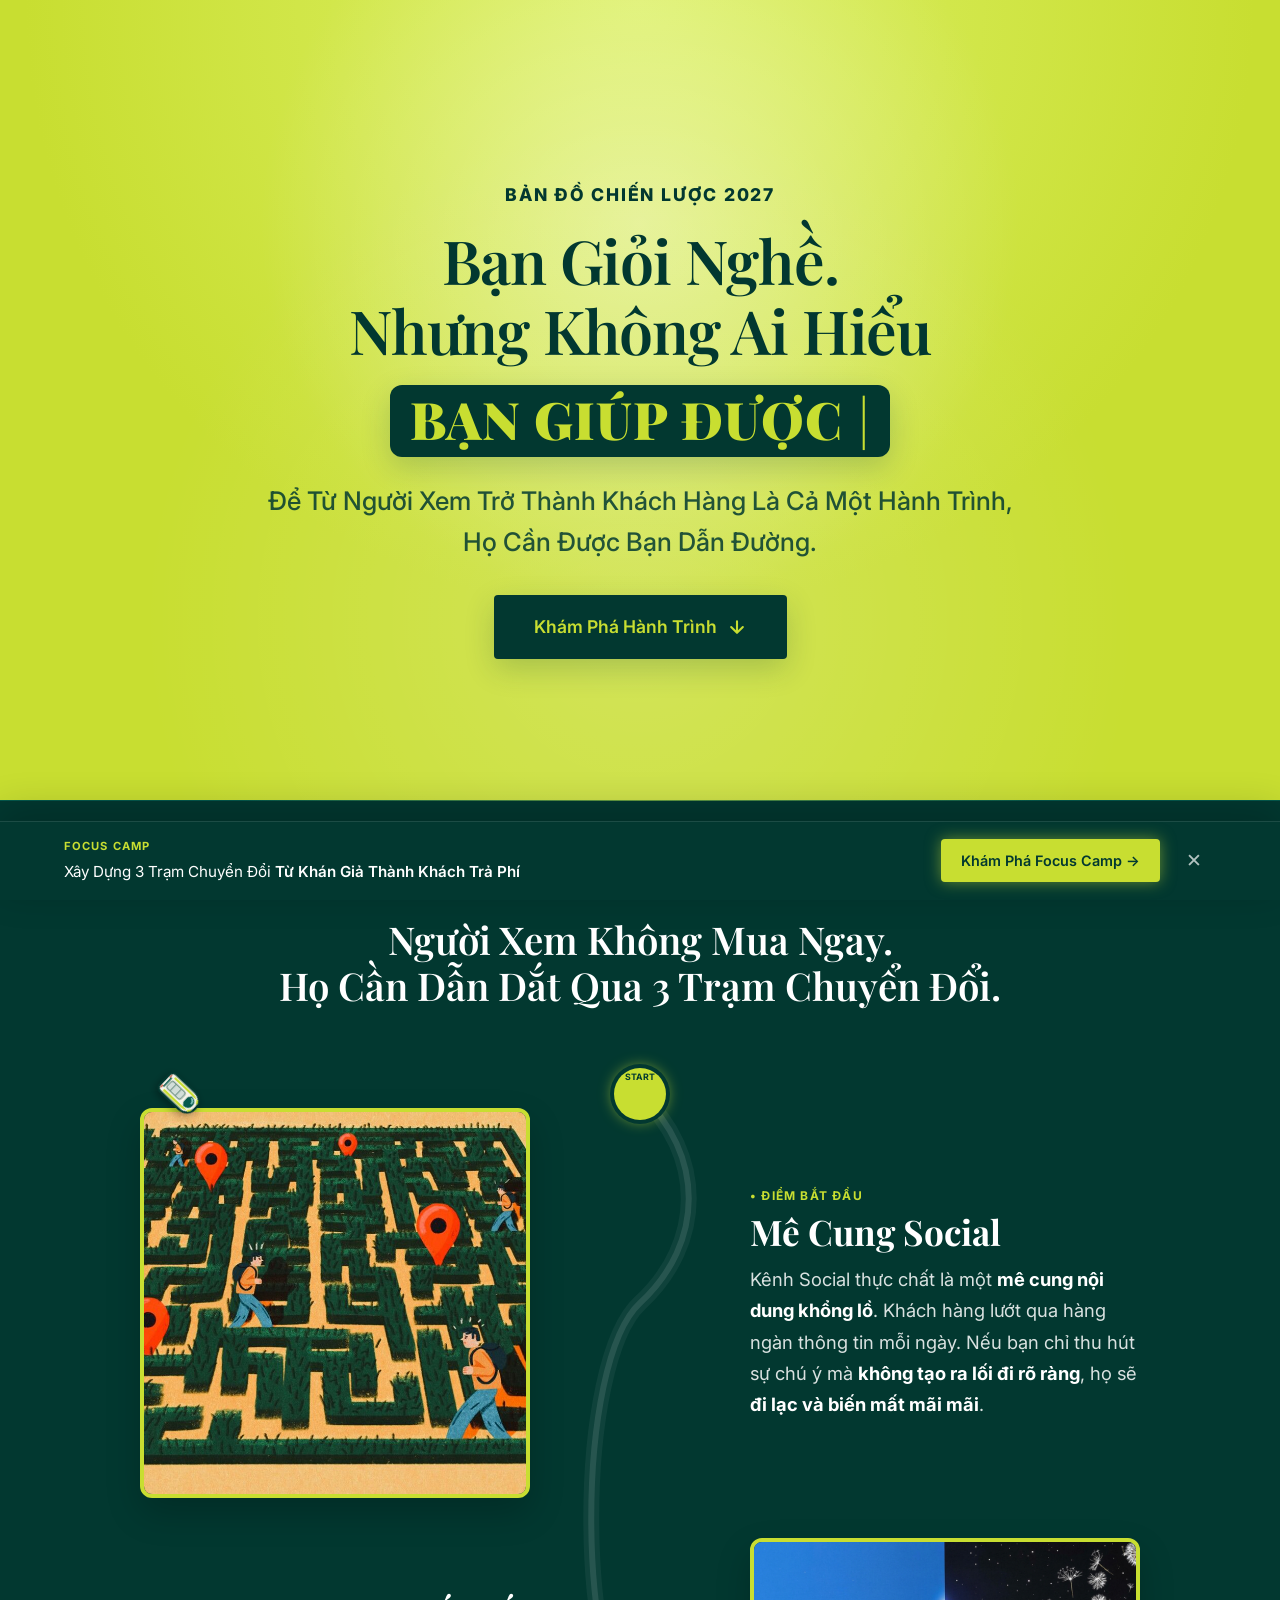
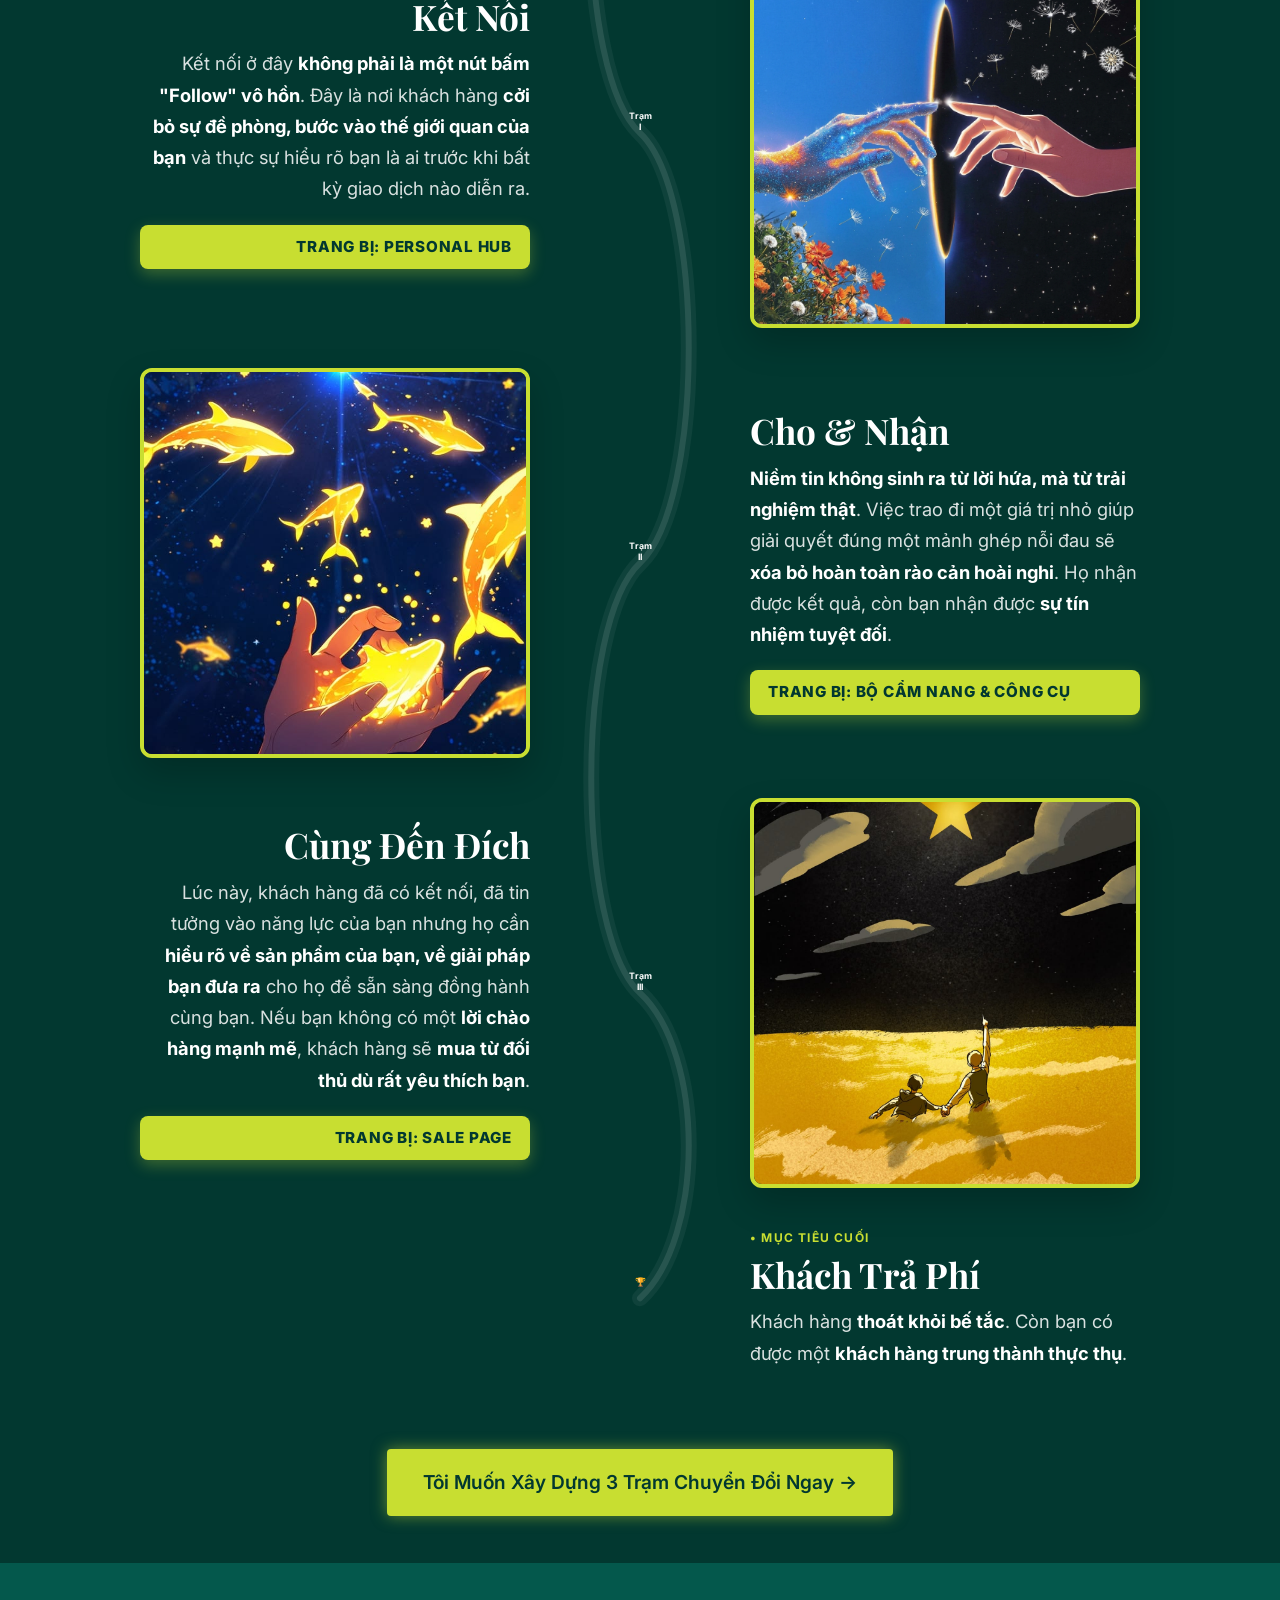
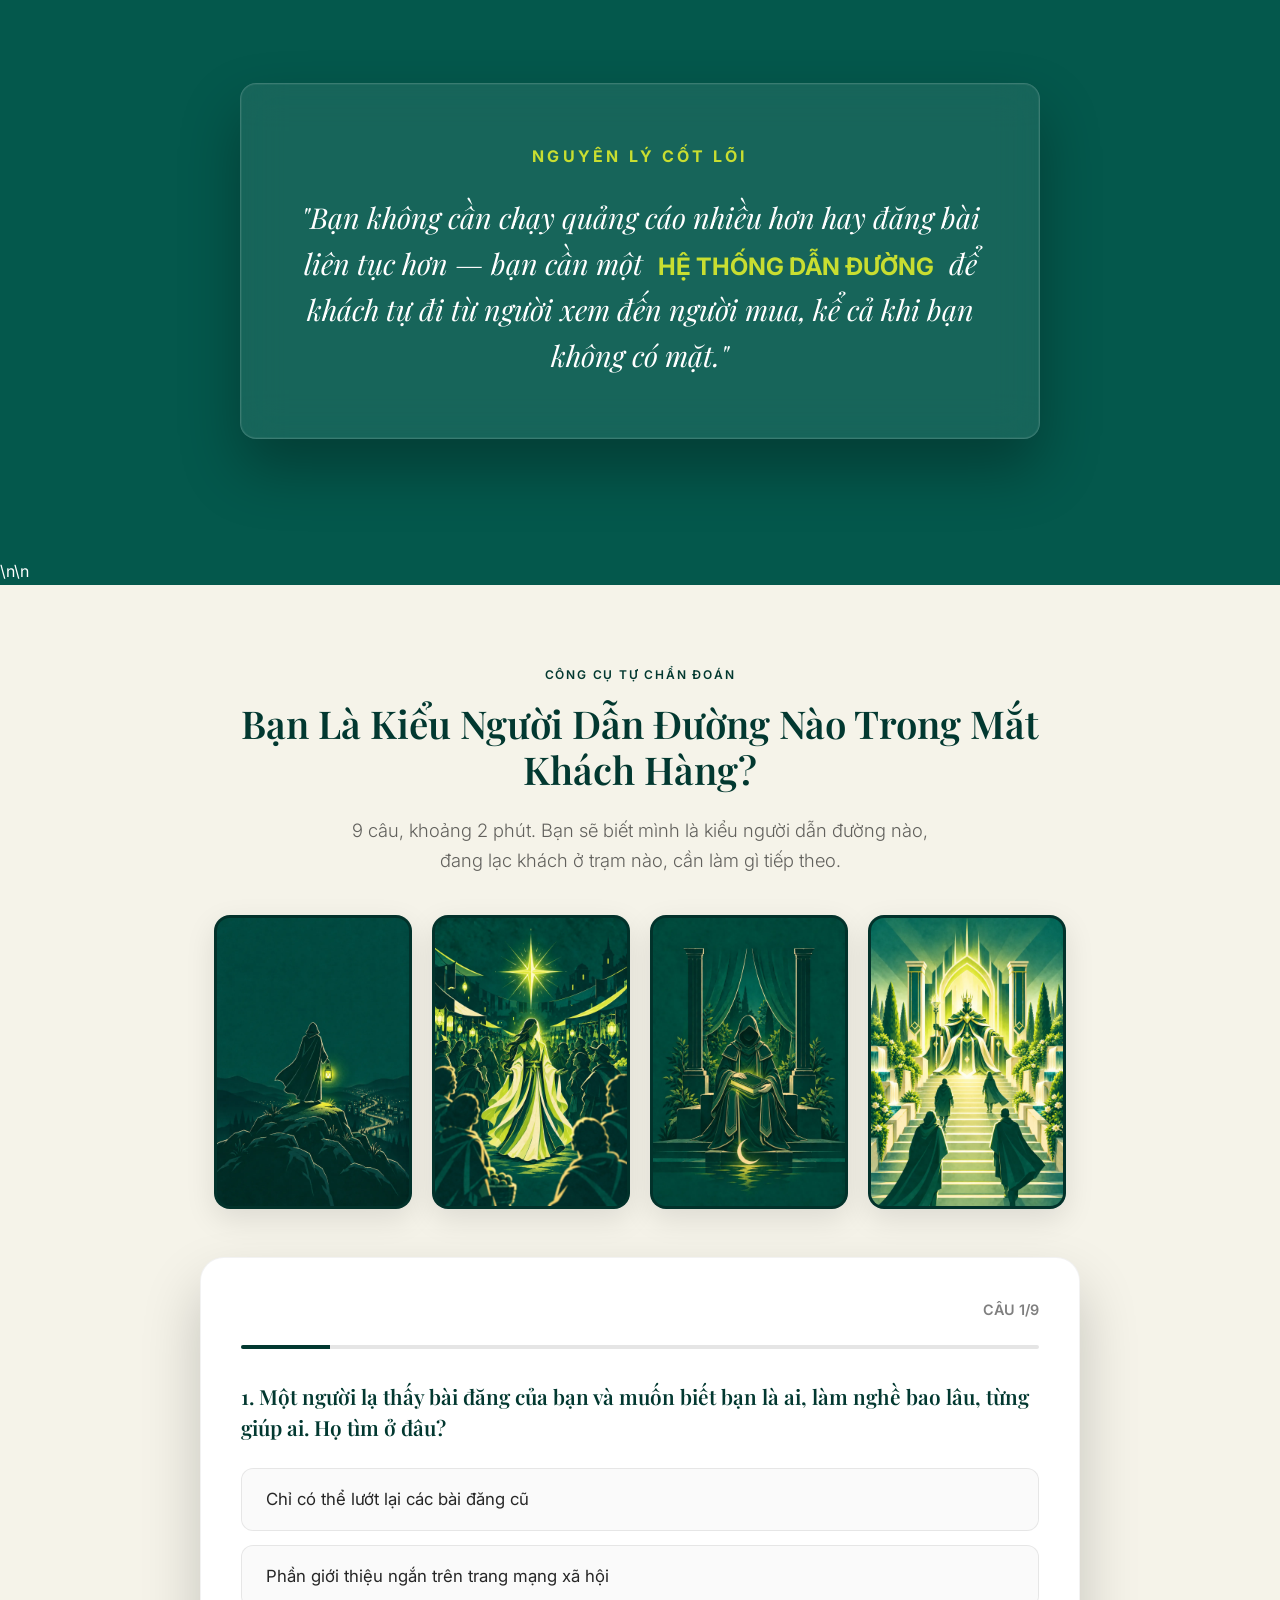
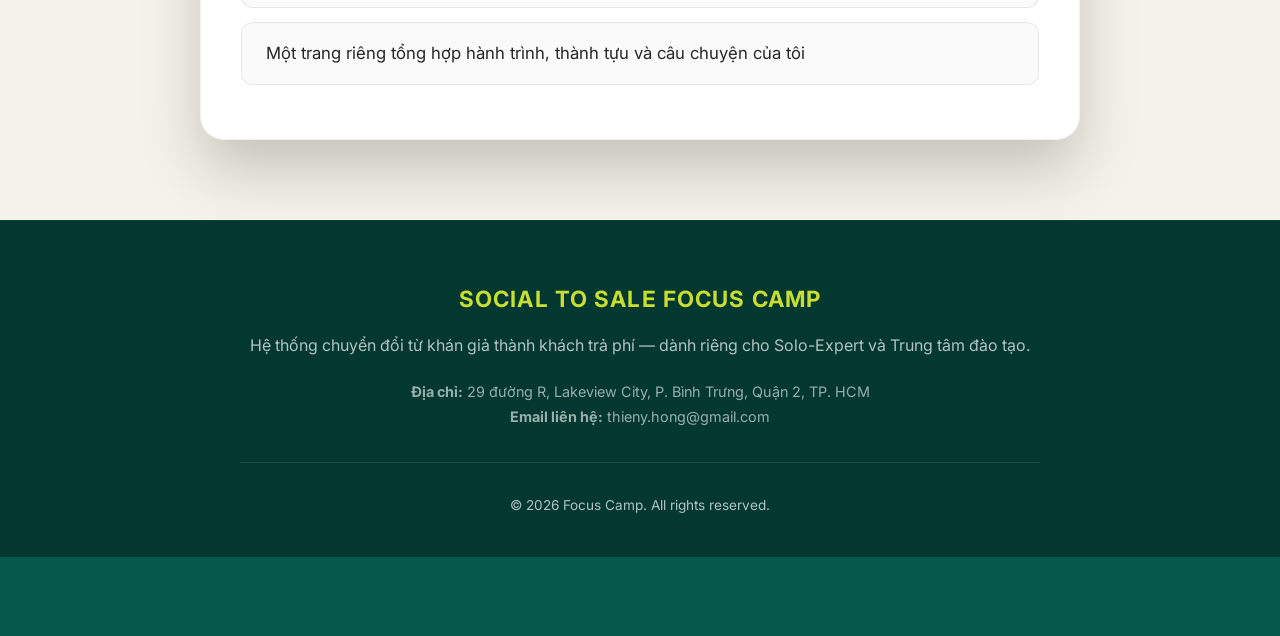
==== commit 67330ecc: "Point Focus Camp CTAs to s2s website" ====
--- a/index.html
+++ b/index.html
@@ -35,7 +35,7 @@
         <div>Xây Dựng 3 Trạm Chuyển Đổi<span class="desktop-only"> Từ Khán Giả Thành Khách Trả Phí</span></div>
       </div>
       <div class="abs-actions">
-        <a href="#quiz" class="btn-primary-small btn-super-glow">Khám Phá Focus Camp →</a>
+        <a href="https://s2s.foundersnorth.com.vn/" class="btn-primary-small btn-super-glow">Khám Phá Focus Camp →</a>
         <button onclick="closeBar()" class="btn-close" aria-label="Đóng thanh giới thiệu">✕</button>
       </div>
     </div>
@@ -168,7 +168,7 @@
       </div>
       
       <div style="text-align: center; margin-top: 80px; position: relative; z-index: 10;">
-        <a href="#quiz" class="btn-primary-large btn-super-glow" style="font-size: 1.2rem; padding: 18px 36px; display: inline-block;">Tôi Muốn Xây Dựng 3 Trạm Chuyển Đổi Ngay &rarr;</a>
+        <a href="https://s2s.foundersnorth.com.vn/" class="btn-primary-large btn-super-glow" style="font-size: 1.2rem; padding: 18px 36px; display: inline-block;">Tôi Muốn Xây Dựng 3 Trạm Chuyển Đổi Ngay &rarr;</a>
       </div>
       
     </div>
@@ -389,7 +389,7 @@
           </div>
 
           <div style="max-width: 600px; margin: 0 auto;">
-            <a href="#" id="res-btn" class="btn-primary-large btn-pulse-glow" style="display: inline-block; width: 100%; text-align: center; padding: 16px 20px; font-size: 1.05rem; margin-bottom: 16px;"></a>
+            <a href="https://s2s.foundersnorth.com.vn/" id="res-btn" class="btn-primary-large btn-pulse-glow" style="display: inline-block; width: 100%; text-align: center; padding: 16px 20px; font-size: 1.05rem; margin-bottom: 16px;"></a>
             <button id="btn-retake" style="background: none; border: none; color: rgba(0,0,0,0.5); text-decoration: underline; cursor: pointer; font-size: 0.95rem; display: inline-block; padding: 8px;">Làm Lại Quiz</button>
           </div>
         </div>
@@ -1285,7 +1285,7 @@
 
         drawRadar(hubScore, saleScore, giftScore, weak);
 
-        const SALE_PAGE_URL = "../LPcourse/index.html";
+        const SALE_PAGE_URL = "https://s2s.foundersnorth.com.vn/";
         const btnUrl = `${SALE_PAGE_URL}?score=${totalScore}&hub=${hubScore}&sale=${saleScore}&gift=${giftScore}&weak=${weak}&persona=${persona}`;
         document.getElementById('res-btn').innerText = pData.btn;
         document.getElementById('res-btn').href = btnUrl;
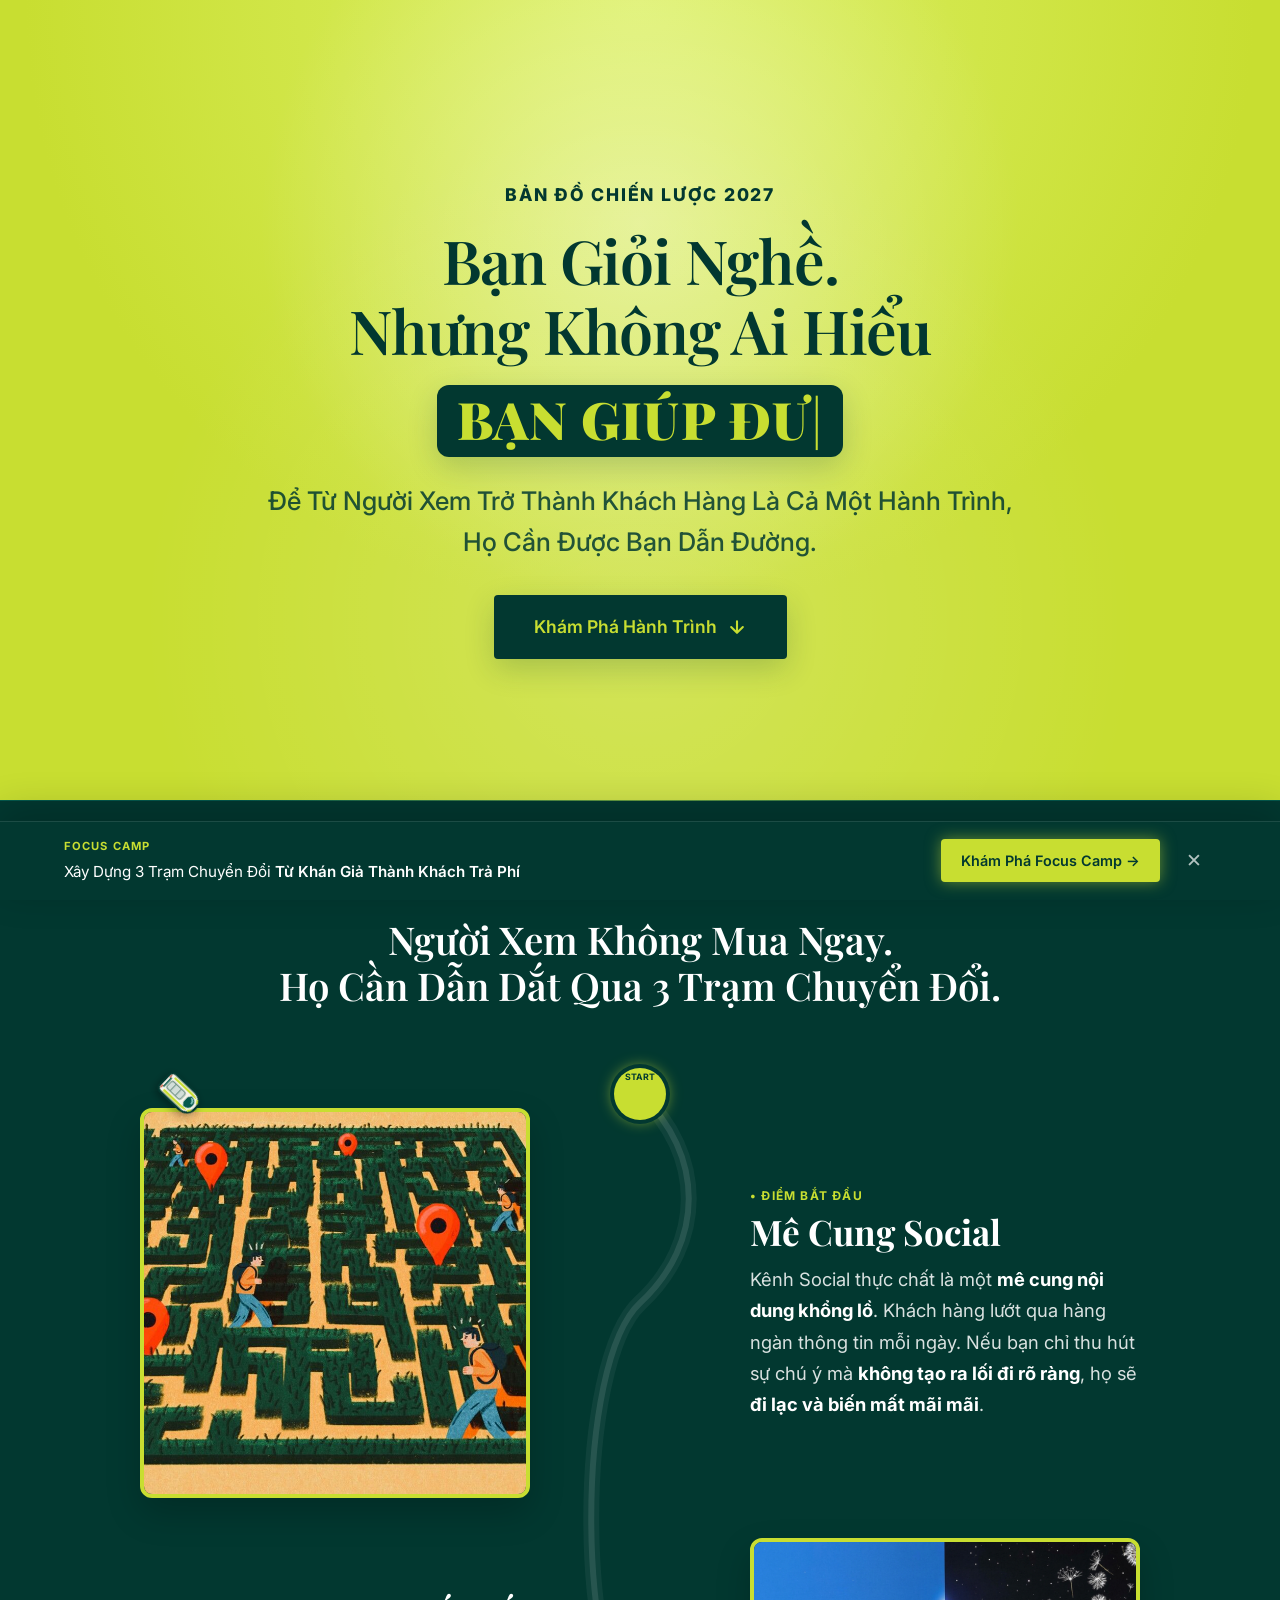
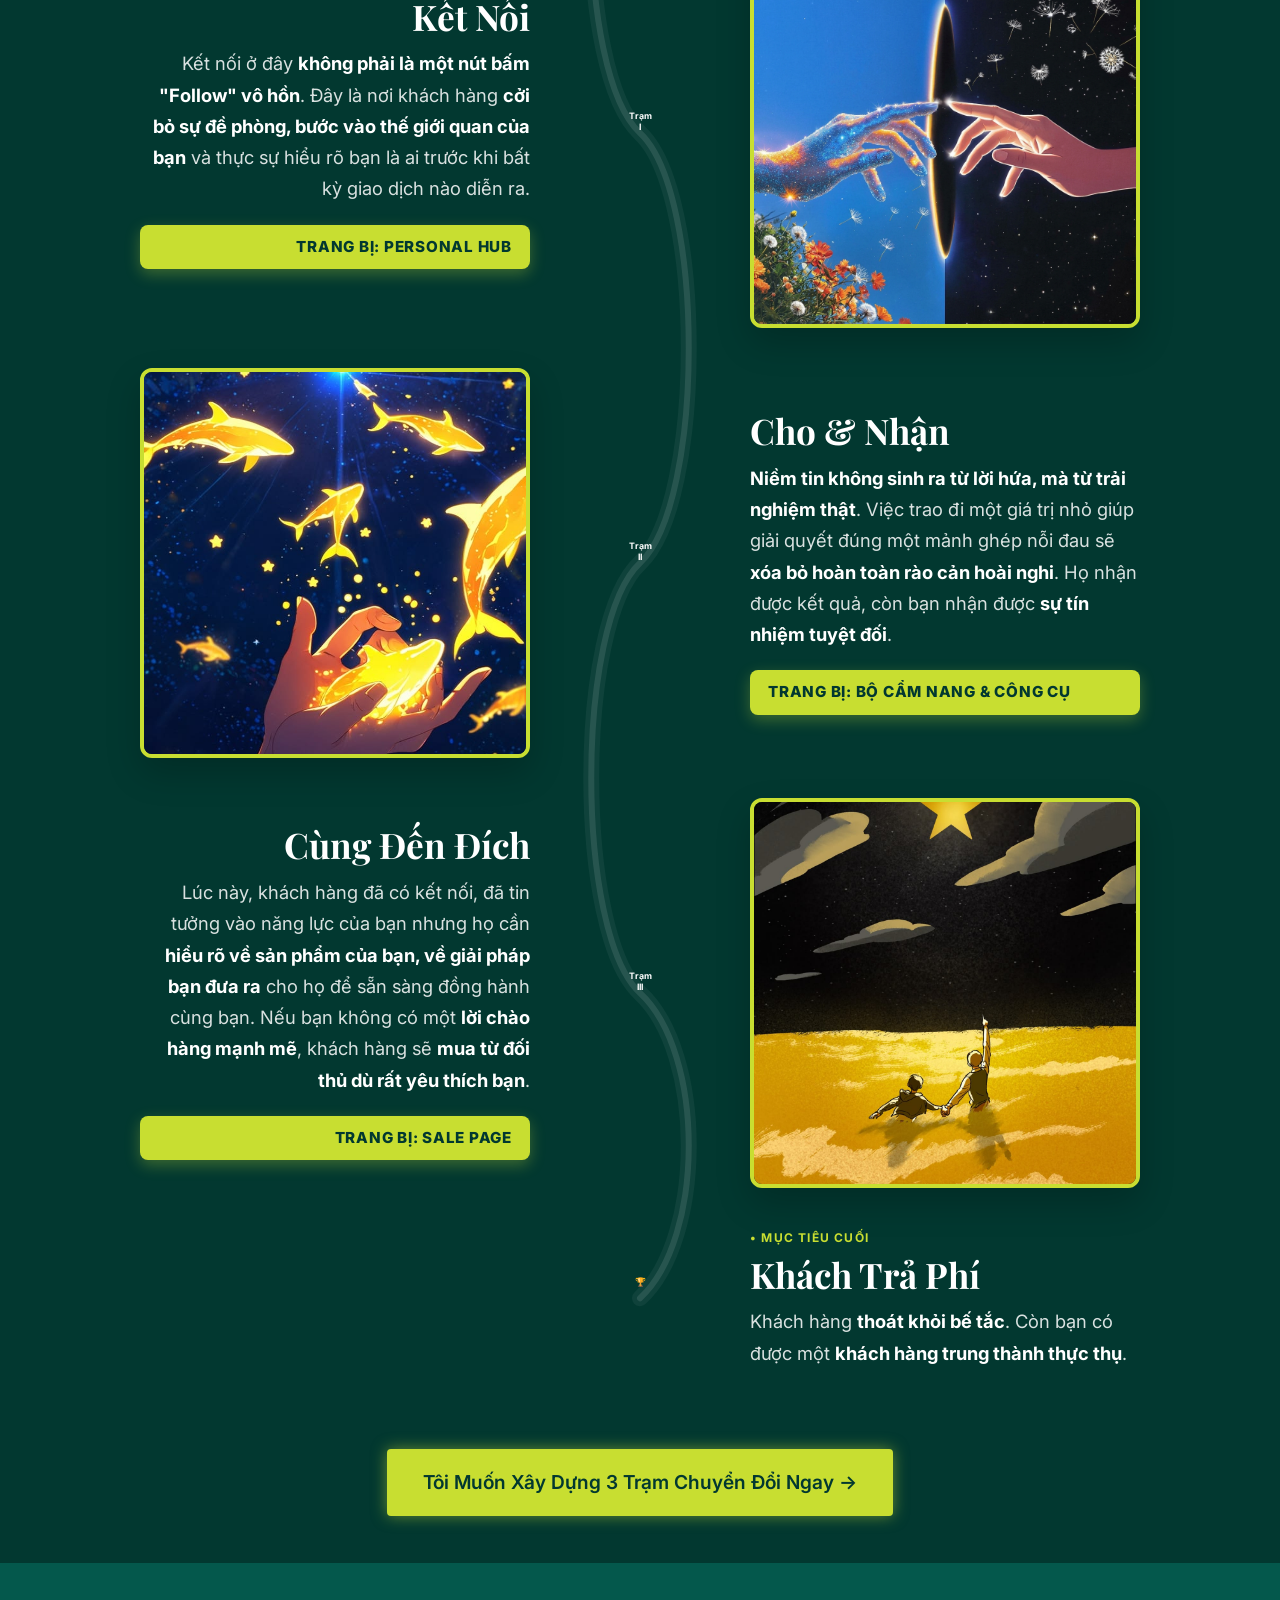
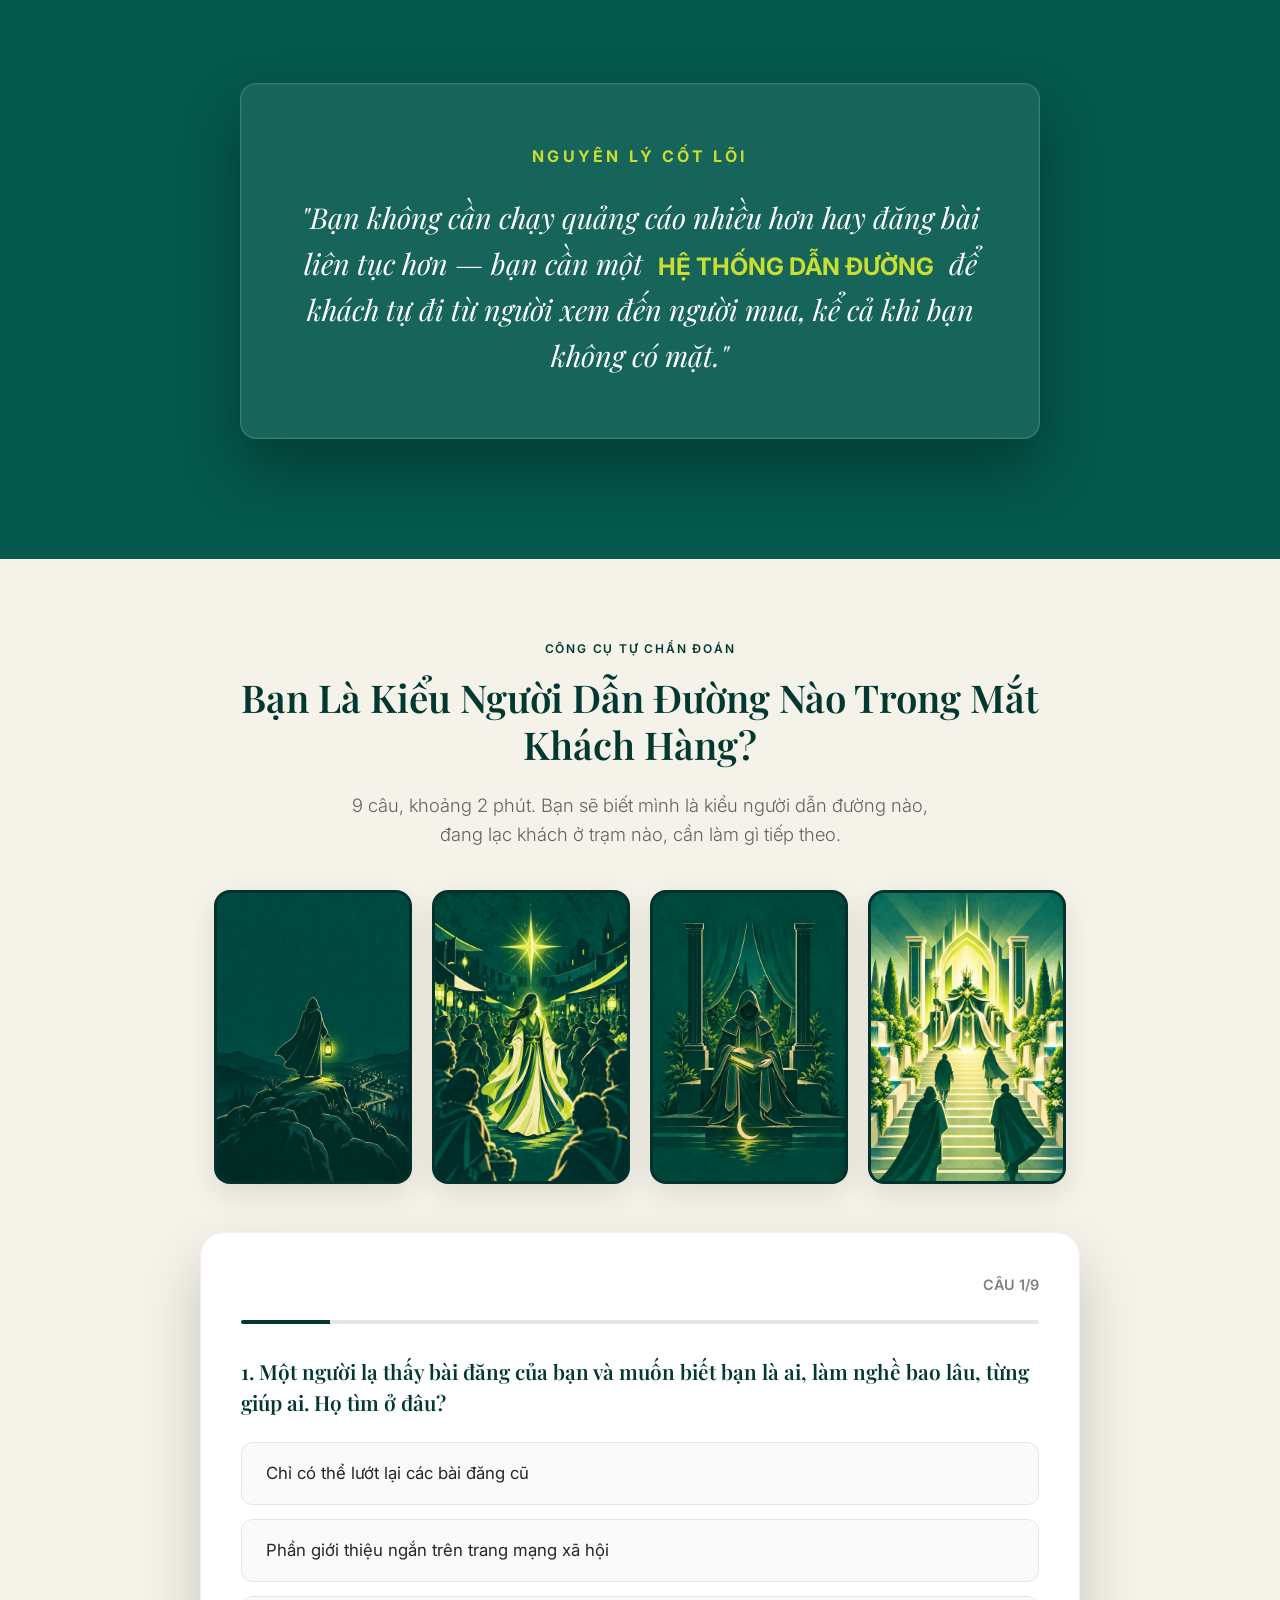
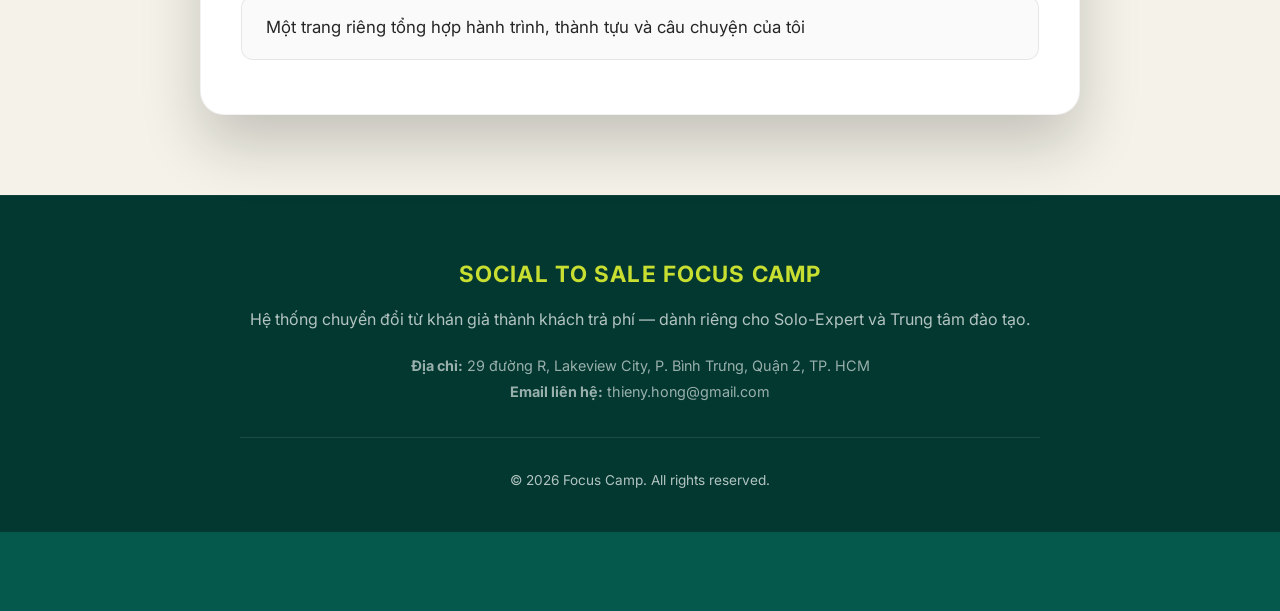
==== commit 34243d75: "Remove stray newline text below core principle section" ====
--- a/index.html
+++ b/index.html
@@ -183,7 +183,9 @@
         </div>
       </div>
     </div>
-  </section>\n\n<!-- SECTION 2: QUIZ -->
+  </section>
+
+  <!-- SECTION 2: QUIZ -->
   <section class="section bg-cream" id="quiz">
     <div class="container text-center">
       <div class="section-label mx-auto" style="color: var(--c-bg-dark);">CÔNG CỤ TỰ CHẨN ĐOÁN</div>
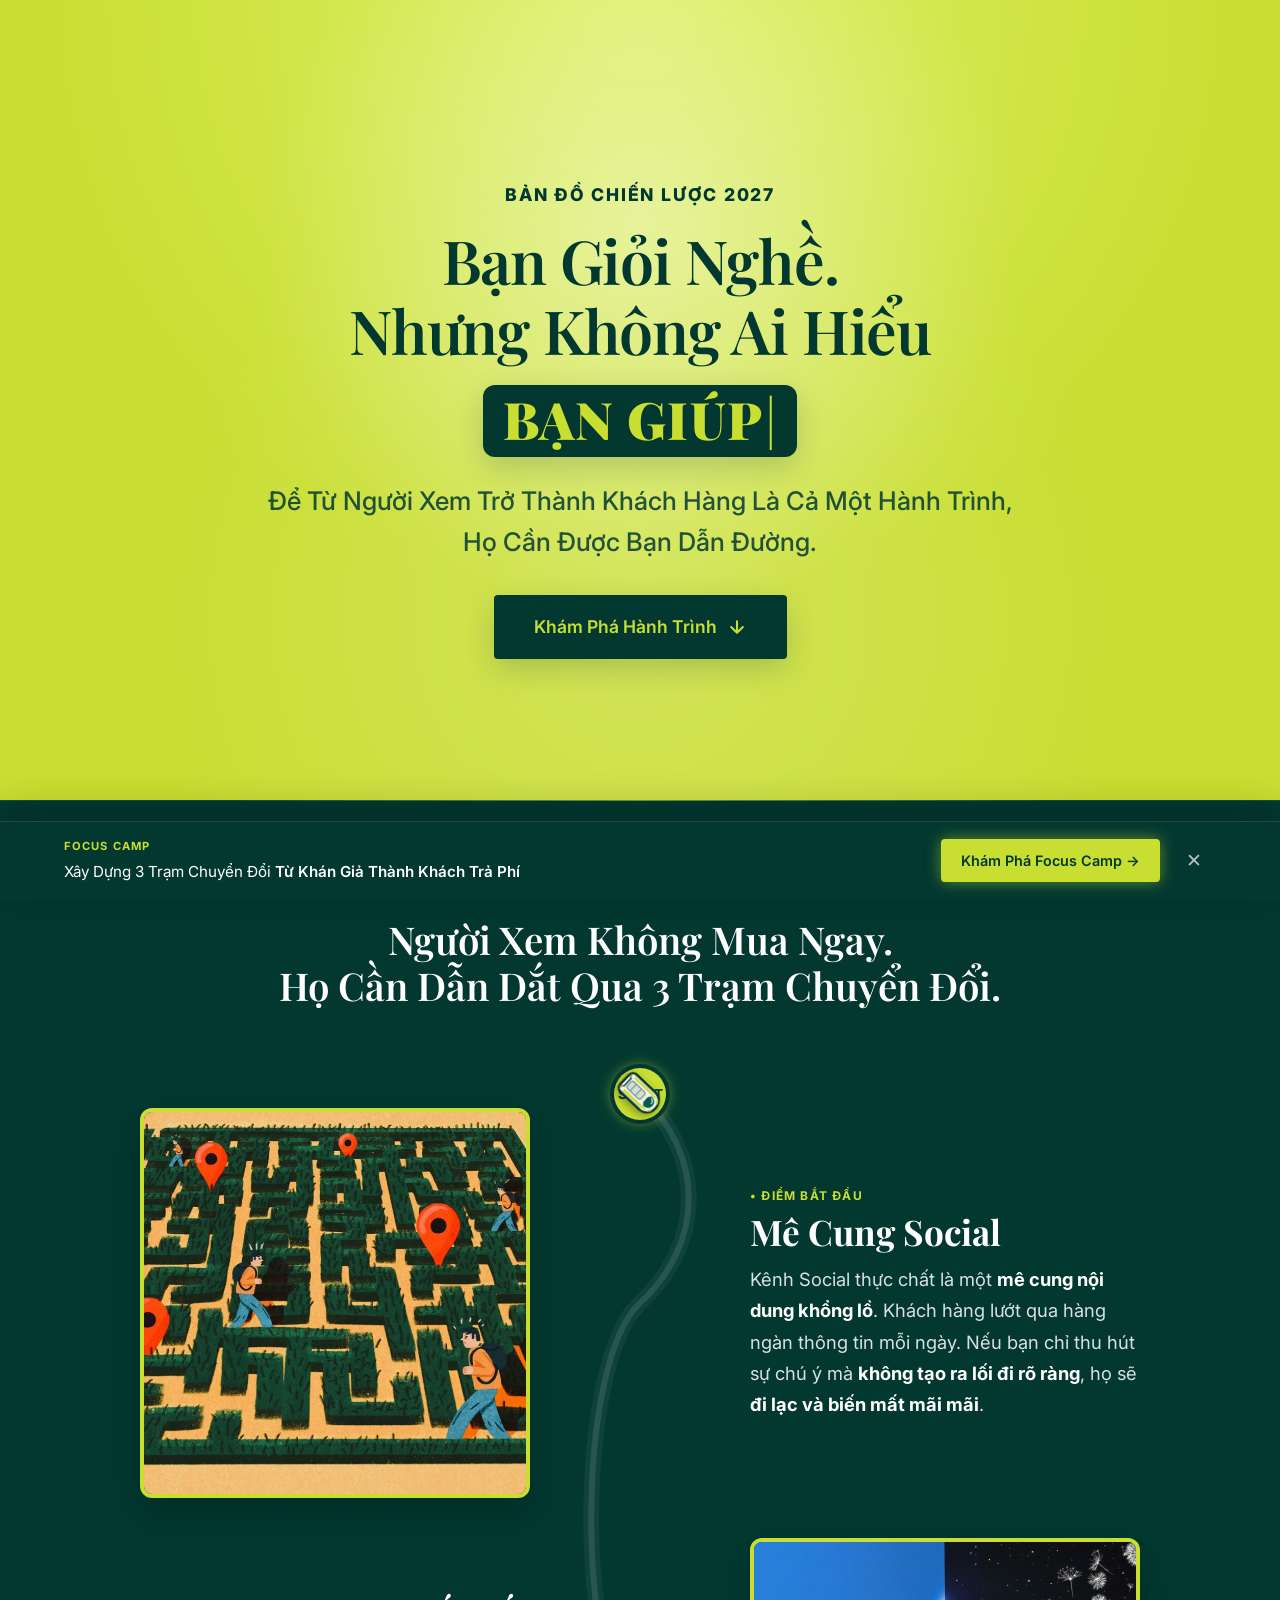
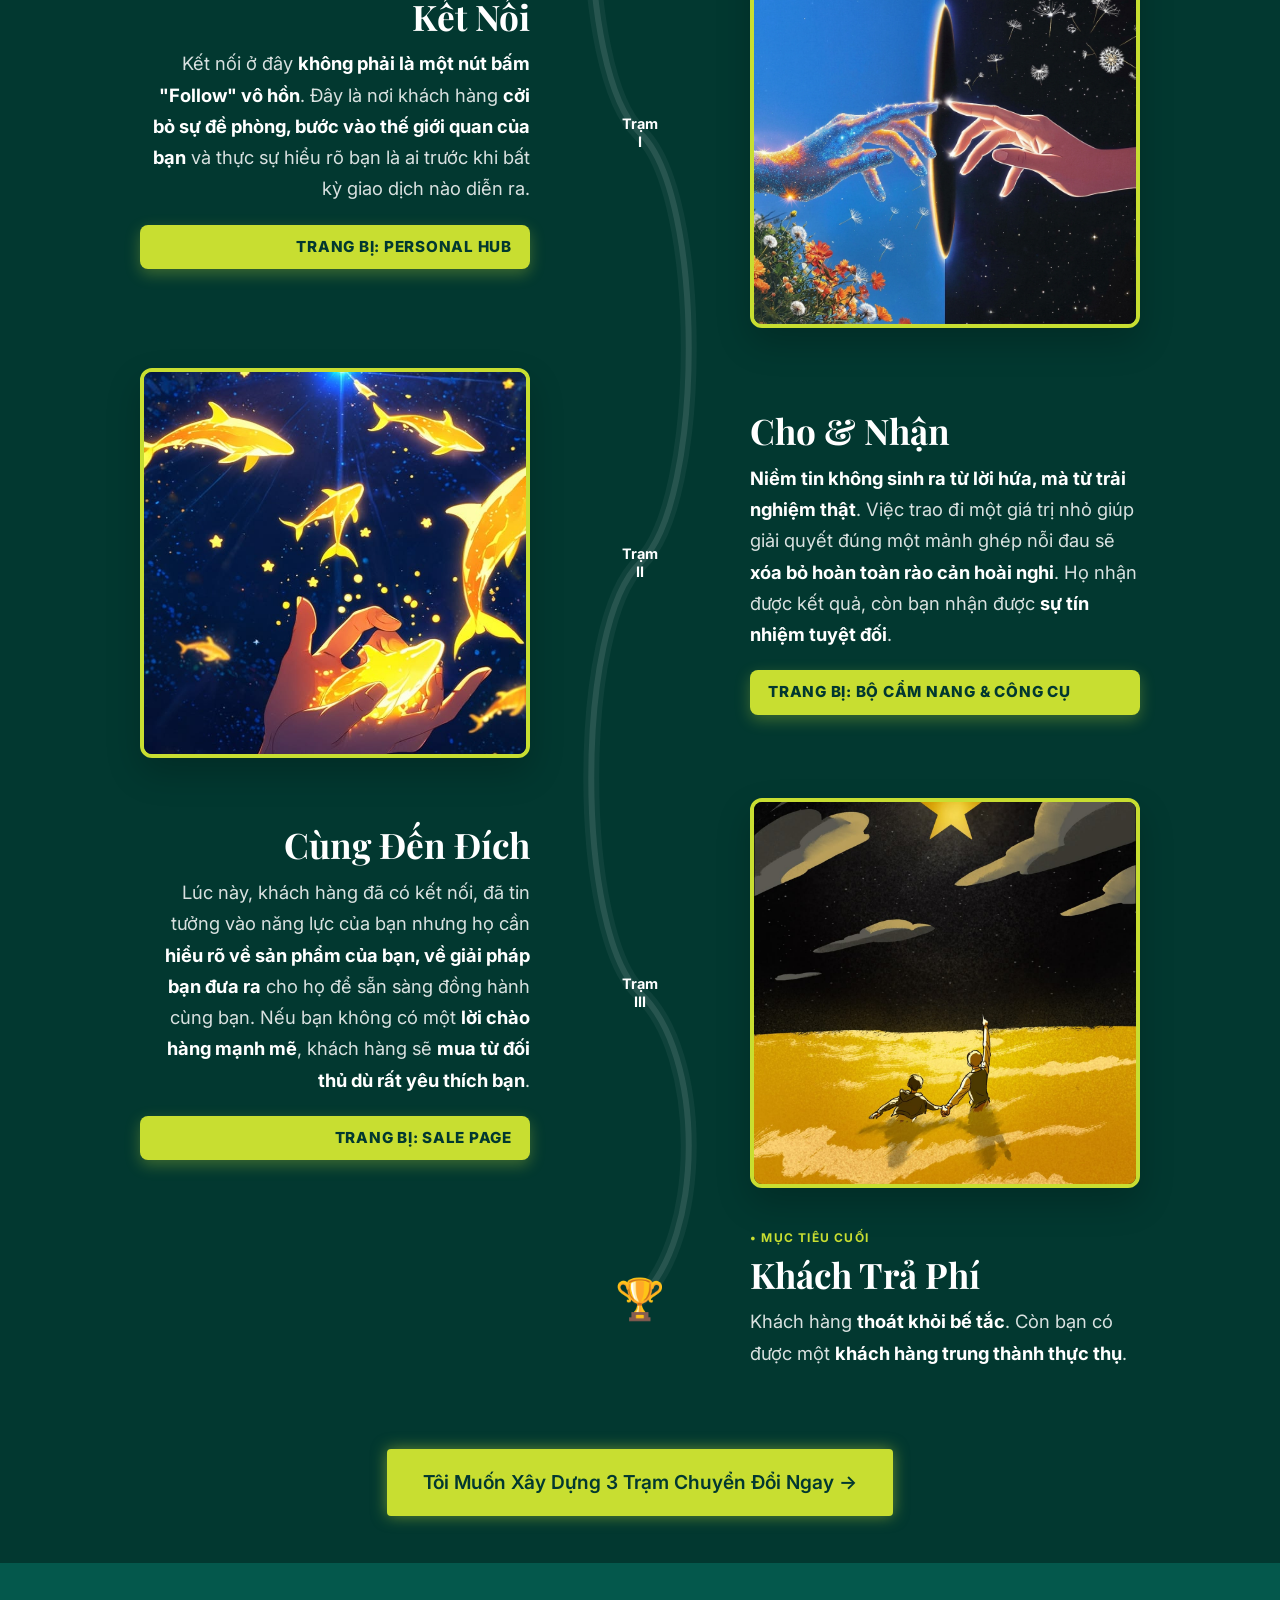
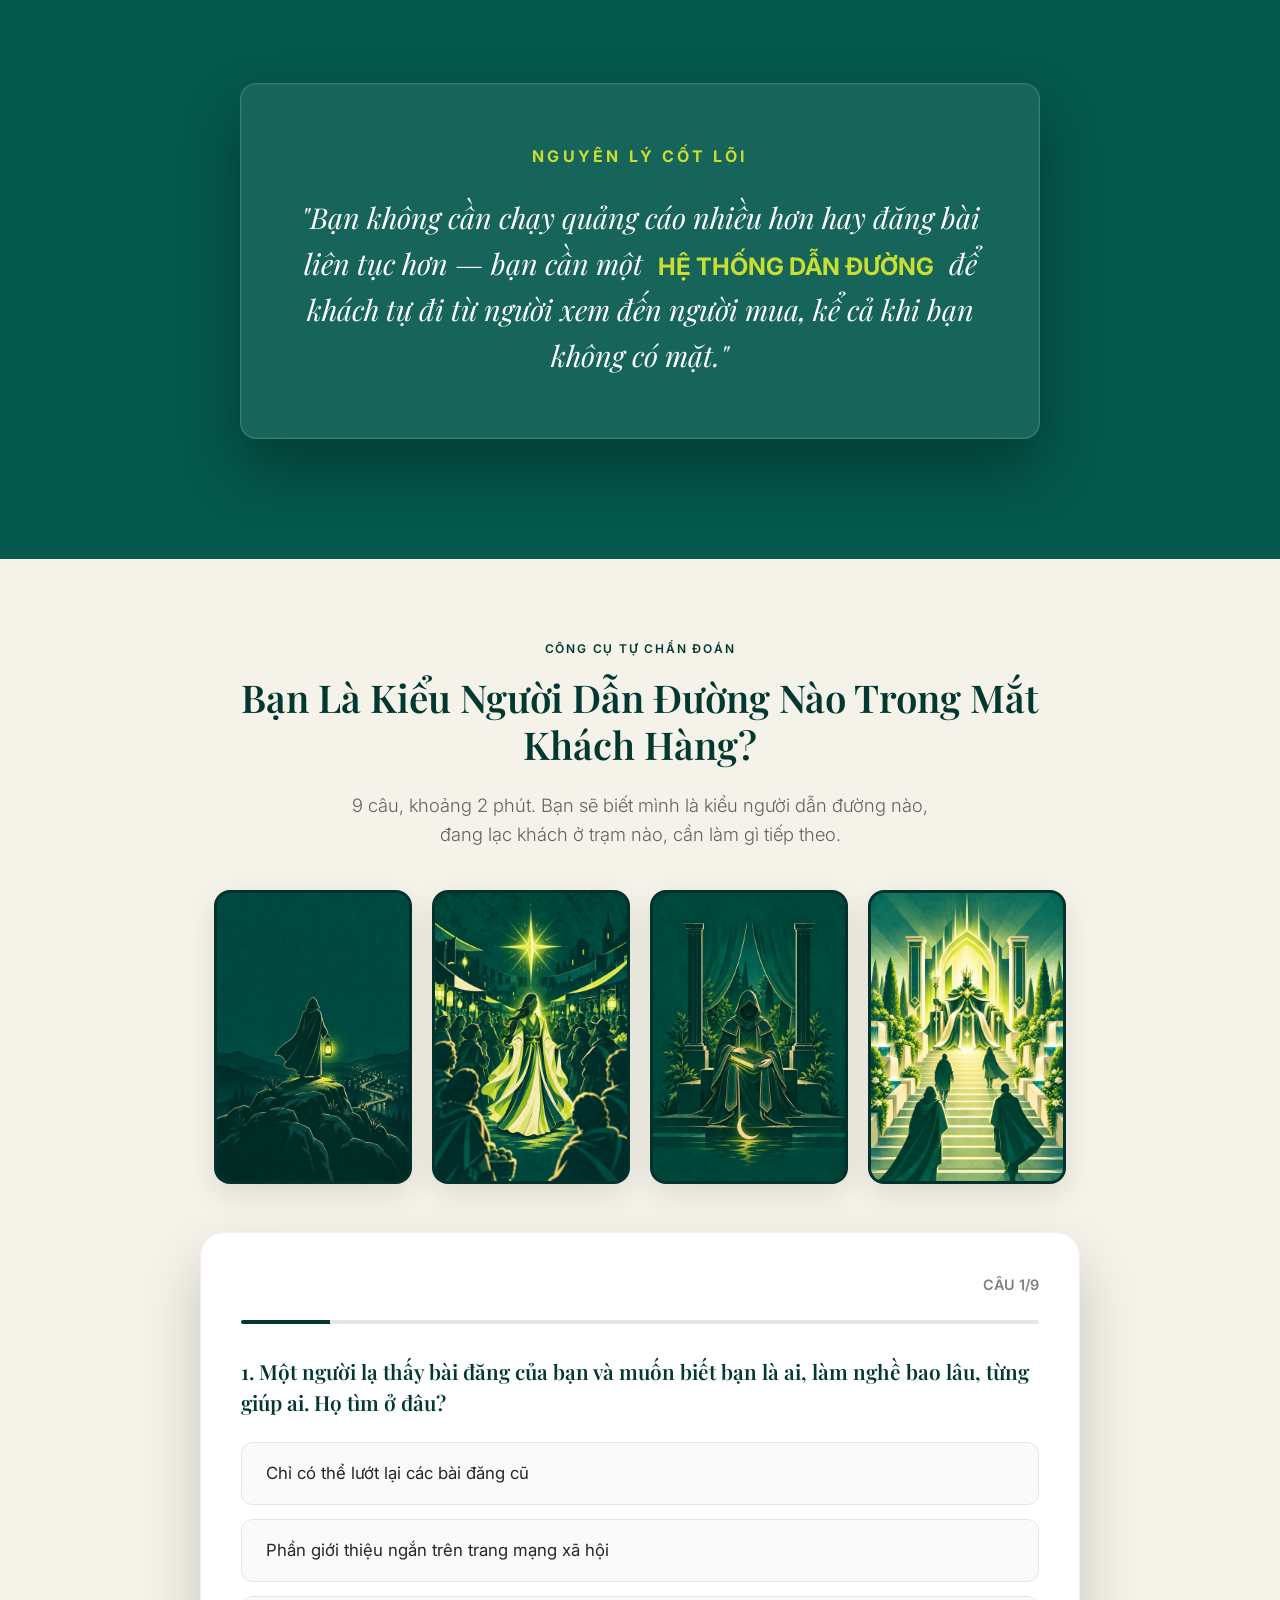
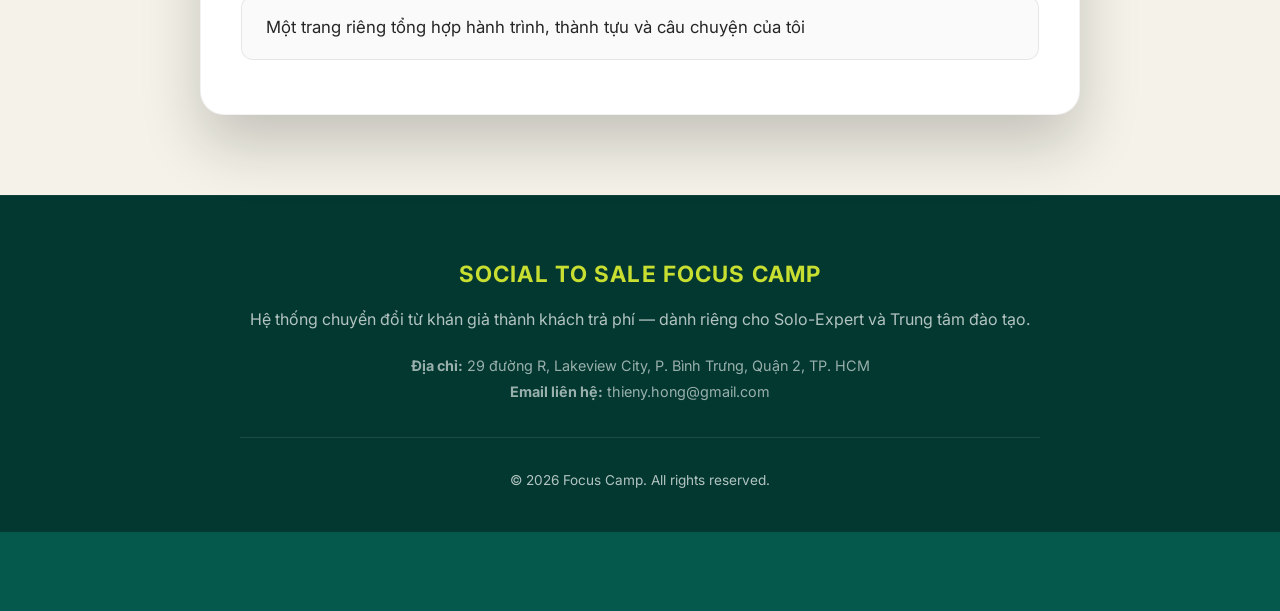
==== commit 6f9021b9: "Fix desktop metro alignment and enlarge timeline markers" ====
--- a/index.html
+++ b/index.html
@@ -159,7 +159,7 @@
       <!-- ROW 4: END -->
       <div class="vt-row" style="margin-bottom: 0;">
         <div class="vt-col vt-left"></div>
-        <div class="vt-center" style="font-size: 3rem; border-width: 4px;">🏆</div>
+        <div class="vt-center vt-finish" style="border-width: 4px;">🏆</div>
         <div class="vt-col vt-right vt-text">
           <div class="vt-sub">&bull; MỤC TIÊU CUỐI</div>
           <h3 class="vt-title">Khách Trả Phí</h3>
@@ -438,13 +438,17 @@
       }
 
       
-      /* Fix Car Position */
+      /* Desktop track is centered; mobile overrides this inside its breakpoint. */
       #vt-car {
-        left: 40px !important;
+        left: 50% !important;
       }
 
       /* Fix Dot Text Overflow */
       .vt-center {
+        display: flex;
+        align-items: center;
+        justify-content: center;
+        flex-shrink: 0;
         width: 52px !important;
         height: 52px !important;
         min-width: 52px !important;
@@ -1341,6 +1345,7 @@
     trackThin.setAttribute('d', d);
     if(litThick) litThick.setAttribute('d', d);
     if(litThin) litThin.setAttribute('d', d);
+    window.dispatchEvent(new Event('scroll'));
   }
   
   drawTrack();
--- a/mobile.css
+++ b/mobile.css
@@ -8,6 +8,12 @@
 .metro-icon { display: block; flex: none; filter: drop-shadow(0 3px 4px rgba(0,0,0,.35)); }
 .quiz-opt { font-family: inherit; text-align: left; width: 100%; }
 #btn-prev-question, #btn-retake { min-height: 44px; }
+.vt-center.vt-finish { font-size: 2.5rem !important; line-height: 1 !important; }
+
+@media (min-width: 769px) {
+  .vt-center { font-size: .9rem !important; line-height: 1.25 !important; }
+  .vt-center.vt-start-dot { font-size: .85rem !important; }
+}
 
 @media (max-width: 768px) {
   .container { width: 100%; padding-inline: 20px; }
@@ -44,7 +50,7 @@
   .vt-start-dot { left: 32px !important; top: 0 !important; }
   .vt-svg-track { transform: translateX(-48px) !important; }
   #vt-car { left: 32px !important; font-size: 1.8rem !important; }
-  .vt-row:last-child .vt-center { font-size: 1.6rem !important; }
+  .vt-center.vt-finish { font-size: 2rem !important; }
   .vt-img-card { border-width: 2px; }
   .vt-img-card img { aspect-ratio: 4 / 3; }
   .vt-title { font-size: 1.65rem !important; line-height: 1.2; }
